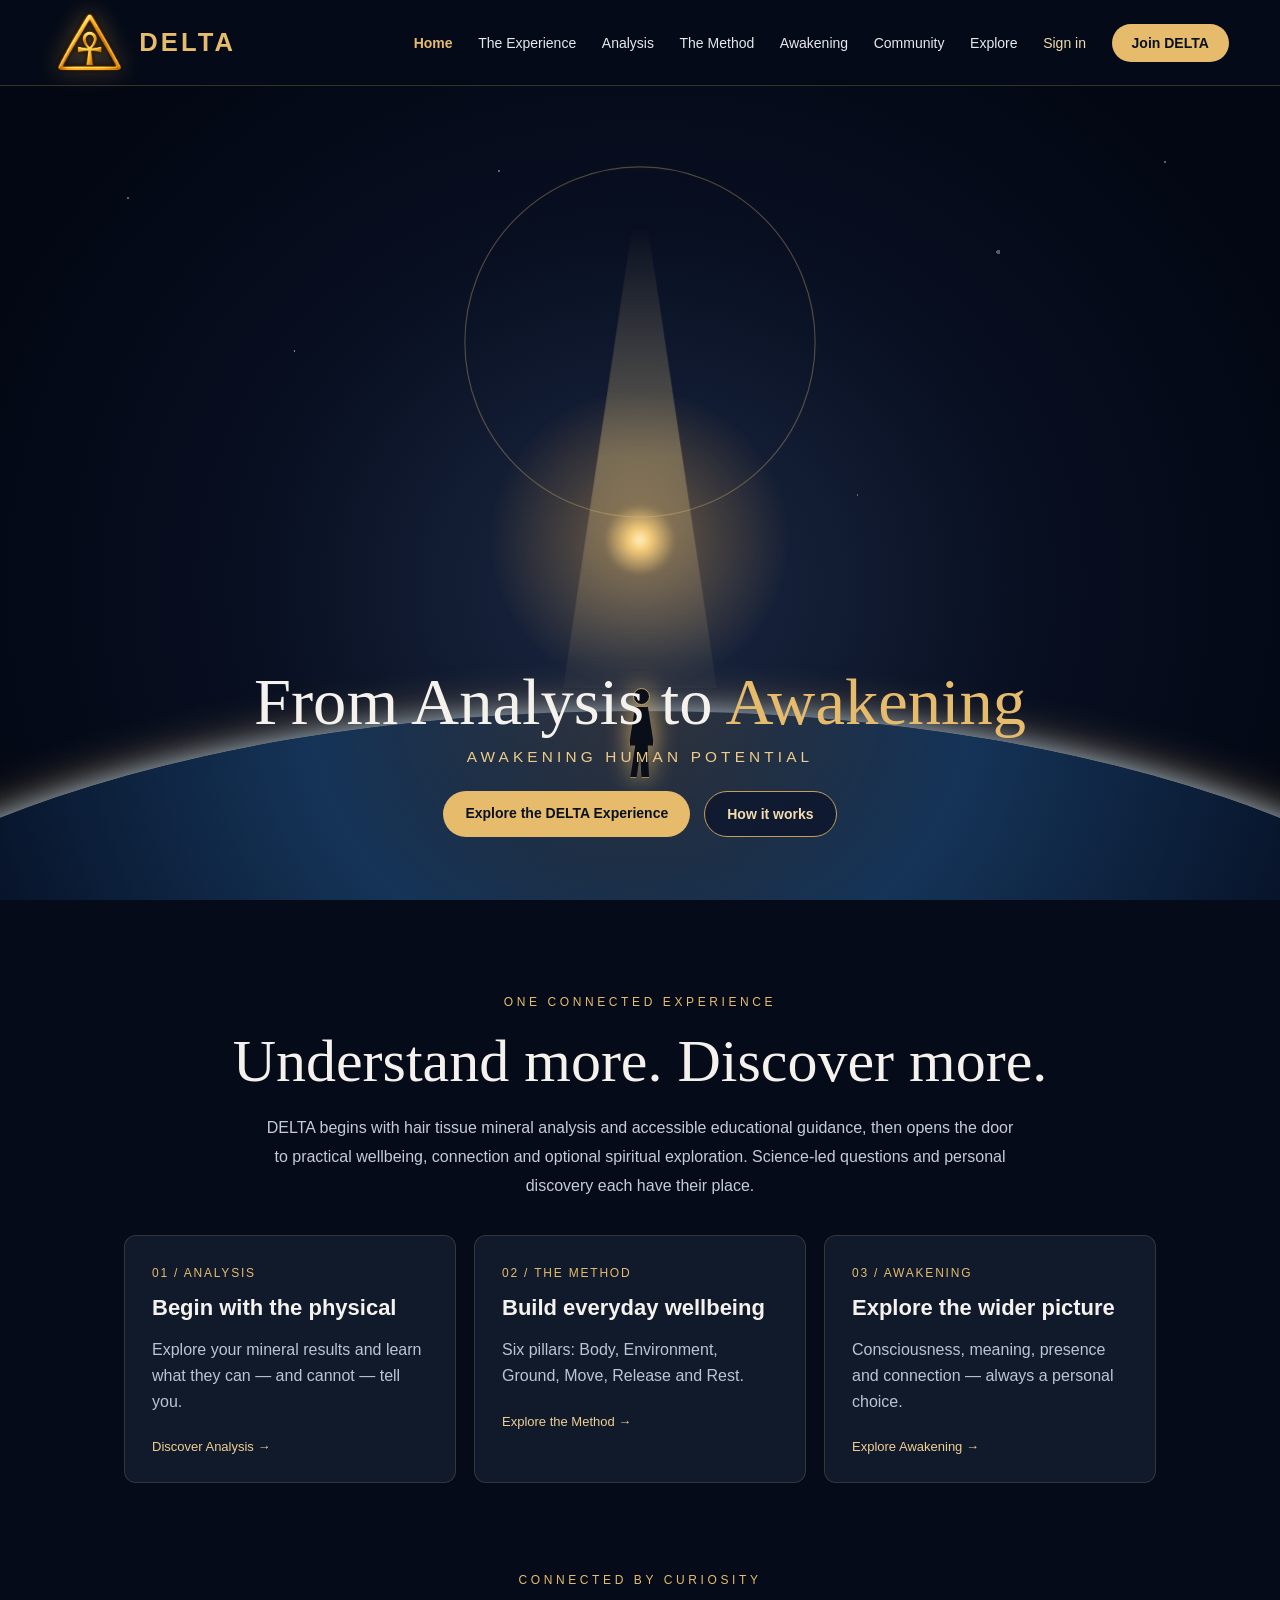
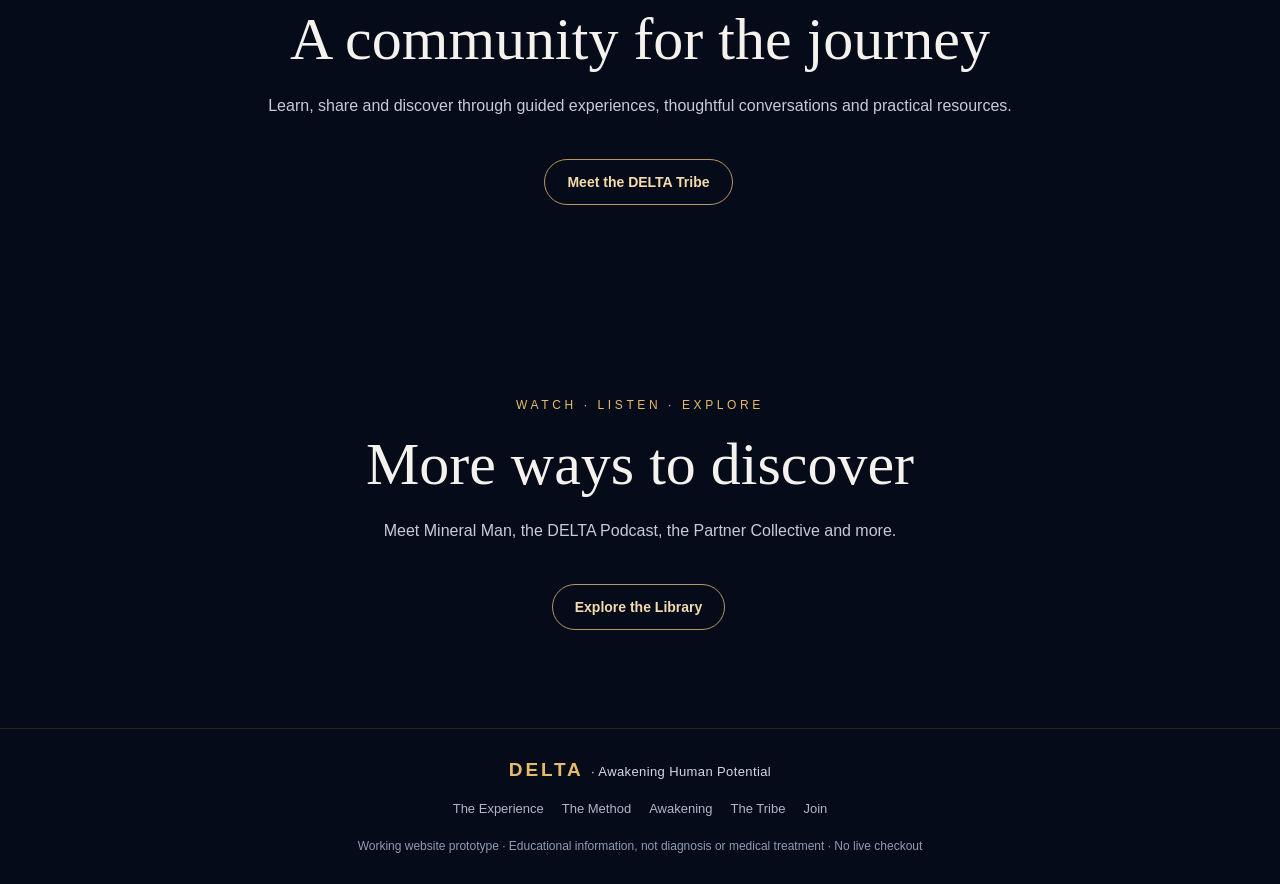
==== index.html @ 2ed8621e "Update front end: light pours onto the head Co-Authored-By: Claude Opus 5.5 <noreply@anthropic.com> " ====
<!doctype html><html lang="en"><head><meta charset="utf-8"><meta name="viewport" content="width=device-width, initial-scale=1"><meta name="description" content="DELTA: From Analysis to Awakening. Mineral analysis, the six-pillar DELTA Method, spiritual exploration and a supportive tribe."><title>From Analysis to Awakening | DELTA</title><style>
:root{--gold:#e6bc6c;--ink:#050b18;--white:#f5f2ed}*{box-sizing:border-box}html{scroll-behavior:smooth}body{margin:0;background:var(--ink);color:var(--white);font-family:Inter,Arial,sans-serif}header{position:fixed;top:0;left:0;right:0;z-index:10;background:#050b18ed;border-bottom:1px solid #c69d4c44;display:flex;align-items:center;justify-content:space-between;padding:17px clamp(18px,4vw,70px);gap:18px}.brand{font-weight:800;letter-spacing:.2em;color:var(--gold);font-size:25px;text-decoration:none}.brand span{border:1px solid var(--gold);border-radius:50%;padding:5px 9px;margin-right:12px;font-size:19px}nav{display:flex;gap:clamp(10px,2vw,32px);align-items:center}nav a{color:#e7e9ed;text-decoration:none;font-size:14px}nav a:hover{color:var(--gold)}.join{background:var(--gold);color:#0a1020!important;padding:11px 20px;border-radius:30px;font-weight:700}.menu{display:none;background:none;border:1px solid #a88a50;color:var(--gold);border-radius:5px;padding:8px}.hero{height:min(900px,100svh);min-height:680px;position:relative;overflow:hidden;background:radial-gradient(ellipse at 50% 65%,#1c2944 0%,#080f21 43%,#030713 80%)}.stars{position:absolute;inset:0;background-image:radial-gradient(1px 1px at 10% 22%,#fff9 99%,transparent),radial-gradient(1px 1px at 23% 39%,#c8d8ff 99%,transparent),radial-gradient(2px 2px at 78% 28%,#fff8 99%,transparent),radial-gradient(1px 1px at 91% 18%,#fff9 99%,transparent),radial-gradient(1px 1px at 67% 55%,#fff9 99%,transparent),radial-gradient(1px 1px at 39% 19%,#fff9 99%,transparent);opacity:.6}.planet{position:absolute;left:-22%;width:144%;height:85%;bottom:-64%;border-radius:50%;background:radial-gradient(ellipse at 50% 0%,#d4a45725 0%,#153458 25%,#071329 53%,#02050b 75%);box-shadow:0 -10px 30px -17px #88bff9,0 -27px 55px -40px #f7c87b;animation:rise 8s ease-out both}.sun{position:absolute;left:50%;top:60%;width:28vw;height:28vw;max-width:380px;max-height:380px;transform:translate(-50%,-50%);border-radius:50%;background:radial-gradient(circle,#fff9d9 0%,#f9cc75 4%,#e2a44b55 14%,transparent 60%);filter:blur(2px);opacity:0;animation:appear 3s 3s forwards}.beam{position:absolute;left:50%;top:25%;height:45%;width:12%;transform:translateX(-50%);background:linear-gradient(180deg,transparent,#f9d88d55 50%,#fce7ae08);clip-path:polygon(45% 0,55% 0,100% 100%,0 100%);opacity:0;animation:appear 2s 5s forwards}.person{position:absolute;bottom:13%;left:50%;transform:translateX(-50%);width:40px;height:95px;opacity:0;animation:appear 2s 6s forwards;filter:drop-shadow(0 0 12px #d8b16c)}.person:before{content:'';position:absolute;top:0;left:13px;width:15px;height:15px;border-radius:50%;background:#090e19;border:1px solid #c2a064}.person:after{content:'';position:absolute;top:18px;left:9px;width:23px;height:70px;background:#090e19;border:1px solid #a7864b;clip-path:polygon(25% 0,75% 0,100% 55%,75% 55%,80% 100%,50% 100%,45% 65%,30% 100%,5% 100%,25% 55%,0 55%)}.flower{position:absolute;left:50%;top:38%;width:min(42vw,380px);transform:translate(-50%,-50%);opacity:0;animation:flowerIn 3s 4s forwards;filter:drop-shadow(0 0 8px #e8bc6455)}.flower circle,.flower use{fill:none;stroke:#e9c47b;stroke-width:.7}.intro{position:absolute;z-index:4;top:26%;width:100%;text-align:center;pointer-events:none;animation:introOut 2s 3.4s forwards}.intro strong{font-size:clamp(85px,19vw,260px);font-weight:900;letter-spacing:.06em;line-height:1;display:block;background:linear-gradient(#fff1bd,#b98434,#ffe4a1);color:transparent;background-clip:text;text-shadow:0 0 65px #edb75b33;transform:scale(1.8);opacity:0;animation:titleArrive 3s .2s ease-out forwards}.intro small{color:#e8c582;letter-spacing:.42em;font-size:clamp(10px,1.4vw,17px);display:block;margin-top:18px;opacity:0;animation:appear 1s 1.7s forwards}.heroCopy{position:absolute;z-index:5;bottom:7%;left:0;right:0;text-align:center;padding:0 18px;opacity:0;transform:translateY(24px);animation:copyIn 1.6s 8s forwards}.heroCopy h1{font-family:Georgia,serif;font-weight:400;font-size:clamp(37px,5.2vw,76px);margin:0 0 8px}.heroCopy h1 em{font-style:normal;color:var(--gold)}.heroCopy p{letter-spacing:.27em;color:#efcc89;text-transform:uppercase;font-size:clamp(10px,1.2vw,16px);margin:0 0 25px}.actions{display:flex;justify-content:center;gap:14px;flex-wrap:wrap}.actions a{display:inline-block;padding:14px 22px;border-radius:30px;text-decoration:none;font-weight:700;font-size:14px;background:var(--gold);color:#091020}.actions a+ a{background:#0b1429bb;color:#f3dcaf;border:1px solid #c69d5d}.controls{position:absolute;right:20px;bottom:20px;z-index:8;display:flex;gap:8px}.controls button{background:#091223dd;border:1px solid #ad8b50;color:#f3dba6;padding:9px 12px;border-radius:7px;cursor:pointer}.section{max-width:1080px;margin:auto;padding:95px 24px;text-align:center}.eyebrow{letter-spacing:.3em;color:var(--gold);font-size:12px}.section h2{font:normal clamp(35px,5vw,60px) Georgia,serif;margin:18px 0}.section>p{color:#c4ccda;max-width:750px;margin:0 auto 35px;line-height:1.8}.cards{display:grid;grid-template-columns:repeat(3,1fr);gap:18px;text-align:left}.card{padding:27px;background:#101a2b;border:1px solid #c7a36a33;border-radius:12px}.card span{color:var(--gold);font-size:12px;letter-spacing:.15em}.card h3{font-size:22px;margin:14px 0}.card p{color:#bac4d4;line-height:1.6}.foot{border-top:1px solid #b18d4a33;text-align:center;color:#aeb7c8;padding:30px}body.skipped .intro,body.skipped .beam,body.skipped .flower,body.skipped .sun,body.skipped .person,body.skipped .planet,body.skipped .heroCopy{animation:none}body.skipped .intro{display:none}body.skipped .beam,body.skipped .flower,body.skipped .sun,body.skipped .person,body.skipped .heroCopy{opacity:1;transform:none}body.skipped .flower{transform:translate(-50%,-50%)}body.skipped .sun{transform:translate(-50%,-50%)}body.skipped .person{transform:translateX(-50%)}body.skipped .planet{bottom:-64%}@keyframes titleArrive{0%{opacity:0;transform:scale(1.8)}35%{opacity:1}100%{opacity:1;transform:scale(1)}}@keyframes introOut{to{opacity:0;visibility:hidden}}@keyframes appear{to{opacity:1}}@keyframes flowerIn{to{opacity:.32}}@keyframes rise{from{bottom:-78%}to{bottom:-64%}}@keyframes copyIn{to{opacity:1;transform:translateY(0)}}@media(max-width:850px){nav{display:none;position:absolute;top:68px;right:0;left:0;background:#080e1d;padding:20px;flex-direction:column;align-items:flex-start}nav.open{display:flex}.menu{display:block}.hero{min-height:680px}.flower{width:72vw;top:42%}.heroCopy{bottom:12%}.planet{height:75%;bottom:-56%}body.skipped .planet{bottom:-56%}.person{bottom:25%}.intro{top:33%}.cards{grid-template-columns:1fr}}@media(prefers-reduced-motion:reduce){*,*:before,*:after{animation-duration:.01ms!important;animation-delay:0ms!important;scroll-behavior:auto!important}.intro{display:none}.sun,.beam,.person,.heroCopy{opacity:1}.flower{opacity:.3}.heroCopy{transform:none}}

/* DELTA's supplied ankh-in-triangle emblem: prominent in both header and cinematic opening. */
header{min-height:94px;padding-top:10px;padding-bottom:10px}
.brand{display:inline-flex;align-items:center;gap:13px;flex-shrink:0;letter-spacing:.16em}
.brandLogo{display:block;width:86px;height:72px;object-fit:contain;filter:drop-shadow(0 0 11px #e9ad4b60)}
.brandText{border:0!important;border-radius:0!important;padding:0!important;margin:0!important;font-size:27px!important}
.intro{top:15%}
.introLogo{display:block;width:clamp(135px,18vw,210px);height:clamp(110px,16vw,180px);object-fit:contain;margin:0 auto 6px;filter:drop-shadow(0 0 26px #e9ad4b66);opacity:0;animation:appear 1.5s .2s forwards}
.intro strong{font-size:clamp(75px,16vw,220px)}
@media(max-width:1100px){header{gap:10px}.brandLogo{width:70px;height:64px}.brandText{font-size:22px!important}nav{gap:12px}nav a{font-size:12px}}
@media(max-width:850px){header{min-height:79px}.brandLogo{width:65px;height:58px}.brandText{font-size:23px!important}nav{top:79px}.intro{top:23%}.introLogo{width:140px;height:125px}}
@media(prefers-reduced-motion:reduce){.introLogo{opacity:1}}

/* Reliable single-file logo and responsive masthead */
header{min-height:82px;flex-wrap:nowrap}
.brand{display:flex;align-items:center;gap:12px;min-width:0;white-space:nowrap;line-height:1}
.brand .brandLogo{display:block;flex:0 0 auto;width:76px;height:65px;max-width:76px;object-fit:contain}
.brand .brandText{display:inline-block;flex:0 0 auto;border:0;padding:0;margin:0;font-size:clamp(20px,2vw,27px)!important;letter-spacing:.12em;white-space:nowrap}
.intro .introLogo{max-width:190px;max-height:165px}
@media(max-width:1250px){header{padding-inline:22px}.brand .brandLogo{width:60px;height:55px}.brand .brandText{font-size:21px!important;letter-spacing:.08em}nav{gap:12px}nav a{font-size:12px}}
@media(max-width:1000px){nav{display:none;position:absolute;top:79px;left:0;right:0;background:#080e1d;padding:20px;flex-direction:column;align-items:flex-start}nav.open{display:flex}.menu{display:block}header{min-height:79px}}
@media(max-width:430px){.brand .brandLogo{width:52px;height:49px}.brand .brandText{font-size:20px!important}}


/* DELTA content site, preserving original cinematic homepage */
:root{--line:#c7a36a31;--muted:#c3cbda;--panel:#101a2b}a:focus-visible,button:focus-visible{outline:2px solid #f0d38c;outline-offset:4px}
[hidden]{display:none!important}a{color:inherit}.site-header{z-index:50}.site-header nav a[aria-current=page]{color:var(--gold);font-weight:700}.site-header .brand{cursor:pointer}.site-header .brand .brandLogo{object-fit:contain}
#page-home .homeCard{text-decoration:none;display:block;transition:transform .2s,border-color .2s}#page-home .homeCard:hover{transform:translateY(-3px);border-color:#c7a36a88}#page-home .homeCard .cardArrow{display:inline-block;margin-top:9px;color:#efcf93;text-transform:none;letter-spacing:0;font-size:13px}
#page-home .section:nth-of-type(2){padding-bottom:45px}#page-home .section:nth-of-type(3){padding-top:45px}
.pageMain{max-width:1110px;margin:auto;padding:8px 26px 90px}.interiorHero{position:relative;overflow:hidden;text-align:center;min-height:390px;padding:160px 20px 72px;border-bottom:1px solid #bd99532c;background:radial-gradient(ellipse at 50% 108%,#5c45211c,#091324 42%,#050b18 80%)}.interiorGlow{position:absolute;width:min(700px,80%);height:220px;left:50%;bottom:-170px;transform:translateX(-50%);border-radius:50%;background:#d6a75928;filter:blur(60px)}.interiorHero h1{position:relative;font:normal clamp(45px,7vw,88px) Georgia,serif;color:#f9f4ea;letter-spacing:-.035em;margin:20px 0}.interiorHero .eyebrow{position:relative}.interiorHero .subtitle{position:relative;max-width:770px;margin:0 auto;color:#d7c6a6;font-size:clamp(16px,2vw,20px);line-height:1.65}
.contentSection{max-width:1010px;margin:0 auto;padding:72px 0 14px}.contentSection+.contentSection{border-top:1px solid #c7a36a22;margin-top:50px}.contentSection h2{font:normal clamp(33px,4.4vw,54px) Georgia,serif;line-height:1.15;margin:16px 0 28px}.contentSection p{max-width:820px;color:var(--muted);line-height:1.85;font-size:17px;margin:0 0 20px}.contentSection p strong{color:#f6e8cb}
.featureGrid{display:grid;grid-template-columns:repeat(2,1fr);gap:18px;margin:30px 0 25px}.featureGrid.gridThree{grid-template-columns:repeat(3,1fr)}.featureCard{border:1px solid var(--line);background:linear-gradient(150deg,#142035,#0c1424);border-radius:14px;padding:30px;display:flex;flex-direction:column;align-items:flex-start}.featureCard h3{font-size:22px;margin:13px 0;color:#f9f5ec}.featureCard p{font-size:15px;line-height:1.75;margin:0 0 12px}.cardKicker,.pillarNo{color:var(--gold);letter-spacing:.16em;font-size:12px;font-weight:700}.btn{display:inline-block;text-decoration:none;font-weight:700;font-size:14px;border-radius:30px;background:var(--gold);color:#101626;padding:14px 22px;text-align:center;margin:3px 3px 3px 0;border:1px solid var(--gold);transition:transform .2s}.btn:hover{transform:translateY(-2px)}.btn.btnGhost{background:transparent;color:#f4dbad;border-color:#b8975f}.featureCard .btn{padding:10px 14px;font-size:12px;margin-top:auto}
.ctaBand{background:radial-gradient(ellipse at center,#2c2b30,#10182b 78%);border:1px solid #b3915359;border-radius:22px;text-align:center;padding:57px 24px;margin:70px auto 0;max-width:1050px}.ctaBand h2{font:normal clamp(36px,5vw,57px) Georgia,serif;margin:0 0 17px}.ctaBand p{color:#d8c6aa;line-height:1.8;max-width:700px;margin:0 auto 25px}.buttonRow{display:flex;justify-content:center;gap:9px;flex-wrap:wrap}.journey{border-left:1px solid #a98a55;margin-left:20px;margin-top:30px}.journeyStep{display:flex;gap:22px;position:relative;margin:0 0 28px;transform:translateX(-19px)}.journeyStep>span{width:39px;height:39px;flex:0 0 39px;border:1px solid #a98a55;background:#0a1324;border-radius:50%;display:grid;place-items:center;font-size:13px;color:var(--gold);font-weight:700}.journeyStep h3{margin:3px 0 10px;font-size:20px}.journeyStep p{margin:0;font-size:15px}
.pillarGrid{display:grid;grid-template-columns:repeat(2,1fr);gap:18px;margin:40px auto 40px;max-width:1050px}.pillarCard{padding:34px;background:linear-gradient(150deg,#142034,#0c1424);border:1px solid #bf995148;border-radius:15px}.pillarNo{display:flex;align-items:center;justify-content:space-between}.pillarNo span{font-size:10px;color:#8b9aae}.pillarCard h2{font-size:36px;letter-spacing:.035em;color:#e8c079;margin:20px 0 7px}.pillarCard h3{font-size:17px;font-weight:500;color:#f5f0e7;margin:0 0 24px}.pillarCard .pillarQuote{font-size:17px;color:#f3e8d4;line-height:1.7}.pillarCard .pillarFine{font-size:14px;color:#abb7c9;line-height:1.7}.notice{border-left:3px solid #c8a362;padding:17px 22px;background:#121b2b;color:#c8d0db;line-height:1.75;margin-top:30px}.foot .footerBrand{font-weight:800;letter-spacing:.15em;color:#e6bc6c;font-size:19px}.foot .footerBrand span{font-size:13px;letter-spacing:.03em;font-weight:400;color:#d3d9e4}.footerLinks{display:flex;gap:18px;justify-content:center;flex-wrap:wrap;padding:20px 0}.footerLinks a{font-size:13px;text-decoration:none}.footerLinks a:hover{color:var(--gold)}.foot small{font-size:12px;color:#8e9cb3}

@media(max-width:1120px){.site-header nav{gap:10px}.site-header nav a{font-size:11px}.site-header .brand .brandLogo{width:57px;height:55px}.site-header .brand .brandText{font-size:22px!important}}
@media(max-width:1000px){.site-header nav a{font-size:15px;padding:5px 0}.featureGrid.gridThree{grid-template-columns:repeat(2,1fr)}}
@media(max-width:700px){.interiorHero{min-height:310px;padding:122px 16px 60px}.pageMain{padding:3px 18px 68px}.contentSection{padding:52px 0 5px}.contentSection p{font-size:16px}.featureGrid,.featureGrid.gridThree,.pillarGrid{grid-template-columns:1fr}.pillarCard{padding:25px}.ctaBand{padding:37px 20px}.controls{bottom:18px;right:15px}.hero{min-height:680px}}
@media(prefers-reduced-motion:reduce){.btn,#page-home .homeCard{transition:none}}
/* fixes */
@media(max-width:1000px){.site-header nav a.join{padding:11px 20px;margin-top:8px}}
.controls{animation:ctrlOut .6s 10s forwards}@keyframes ctrlOut{to{opacity:0;visibility:hidden}}body.skipped .controls{display:none}
/* the beam pours straight down onto the figure's head (head top = hero bottom - person offset - 95px figure height) */
.beam{height:calc(62% - 95px)}
@media(max-width:850px){.beam{height:calc(50% - 95px)}}

/* Flower of Life behind the titles of the inner pages (static) */
.interiorHero::before{content:"";position:absolute;left:50%;top:58%;width:min(560px,92vw);aspect-ratio:1;transform:translate(-50%,-50%);background:url("data:image/svg+xml,%3Csvg xmlns='http://www.w3.org/2000/svg' viewBox='-125 -125 250 250' fill='none' stroke='%23e9c47b' stroke-width='.7'%3E%3Ccircle cx='0.00' cy='0.00' r='39'/%3E%3Ccircle cx='39.00' cy='0.00' r='39'/%3E%3Ccircle cx='19.50' cy='33.77' r='39'/%3E%3Ccircle cx='-19.50' cy='33.77' r='39'/%3E%3Ccircle cx='-39.00' cy='0.00' r='39'/%3E%3Ccircle cx='-19.50' cy='-33.77' r='39'/%3E%3Ccircle cx='19.50' cy='-33.77' r='39'/%3E%3Ccircle cx='58.50' cy='33.77' r='39'/%3E%3Ccircle cx='78.00' cy='0.00' r='39'/%3E%3Ccircle cx='0.00' cy='67.55' r='39'/%3E%3Ccircle cx='39.00' cy='67.55' r='39'/%3E%3Ccircle cx='-58.50' cy='33.77' r='39'/%3E%3Ccircle cx='-39.00' cy='67.55' r='39'/%3E%3Ccircle cx='-58.50' cy='-33.77' r='39'/%3E%3Ccircle cx='-78.00' cy='0.00' r='39'/%3E%3Ccircle cx='-0.00' cy='-67.55' r='39'/%3E%3Ccircle cx='-39.00' cy='-67.55' r='39'/%3E%3Ccircle cx='58.50' cy='-33.77' r='39'/%3E%3Ccircle cx='39.00' cy='-67.55' r='39'/%3E%3Ccircle r='117'/%3E%3Ccircle r='121' stroke-width='.4'/%3E%3C/svg%3E") center/contain no-repeat;opacity:.3;pointer-events:none;filter:drop-shadow(0 0 6px #e8bc6440)}

/* Join: sign up with Google, Apple or email (links into the DELTA platform) */
.site-header nav a.signin{color:#f3dcaf}
.joinChoices{display:grid;gap:11px;max-width:380px;margin:24px 0 10px}
.jc{display:flex;align-items:center;justify-content:center;gap:11px;padding:14px 20px;border-radius:30px;text-decoration:none;font-weight:700;font-size:15px;border:1px solid transparent;transition:transform .2s,box-shadow .2s}
.jc svg{width:20px;height:20px;flex:none}.jc:hover{transform:translateY(-2px);box-shadow:0 8px 24px #0006}
.jc.google{background:#fff;color:#1f1f1f}.jc.apple{background:#000;color:#fff;border-color:#ffffff40}.jc.email{background:var(--gold);color:#101626}
.joinSmall{font-size:14px!important;color:#aeb7c8!important}.joinSmall a{color:#efcf93}
.joinNow{padding-top:56px}
#joinDialog{border:1px solid #c7a36a66;border-radius:20px;background:radial-gradient(ellipse at 50% 0,#1c2944,#0b1424 70%);color:var(--white);padding:38px 30px 26px;width:min(440px,calc(100vw - 32px));text-align:center;box-shadow:0 30px 80px #000c}
#joinDialog::backdrop{background:#030713cc;backdrop-filter:blur(4px)}
#joinDialog h2{font:normal clamp(30px,6vw,40px) Georgia,serif;margin:12px 0 8px}#joinDialog>p{color:#c4ccda;margin:0}
#joinDialog .joinChoices{margin:22px auto 14px}
.jdClose{position:absolute;top:12px;right:14px;background:none;border:0;color:#e8c582;font-size:28px;line-height:1;cursor:pointer;padding:4px 8px}



</style></head><body><header class="site-header"><a class="brand" href="#/home" aria-label="DELTA home"><img src="[data-uri]" alt="DELTA gold ankh emblem" class="brandLogo"><span class="brandText">DELTA</span></a><button class="menu" type="button" aria-label="Toggle menu" aria-expanded="false">☰ Menu</button><nav aria-label="Main navigation"><a href="#/home" data-route="home">Home</a><a href="#/experience" data-route="experience">The Experience</a><a href="#/analysis" data-route="analysis">Analysis</a><a href="#/method" data-route="method">The Method</a><a href="#/awakening" data-route="awakening">Awakening</a><a href="#/community" data-route="community">Community</a><a href="#/explore" data-route="explore">Explore</a><a class="signin" href="app/#/login">Sign in</a><a class="join" href="#/join" data-route="join">Join DELTA</a></nav></header><main id="mainContent"><div class="routeHome" id="page-home" data-page="home"><section aria-label="DELTA cinematic introduction" class="hero" id="home"><div class="stars"></div><div class="sun"></div><div class="planet"></div><div class="beam"></div><svg aria-hidden="true" class="flower" viewbox="-115 -115 230 230"><circle r="106"></circle></svg><div aria-hidden="true" class="person"></div><div class="intro"><strong>DELTA</strong><small>ANALYSIS · INTELLIGENCE · METHOD</small></div><div class="heroCopy"><h1>From Analysis to <em>Awakening</em></h1><p>Awakening Human Potential</p><div class="actions"><a href="#/experience">Explore the DELTA Experience</a><a href="#/analysis">How it works</a></div></div><div class="controls"><button aria-label="Skip cinematic introduction" onclick="skipIntro()">Skip intro</button></div></section>
<section class="section discover"><div class="eyebrow">ONE CONNECTED EXPERIENCE</div><h2>Understand more. Discover more.</h2><p>DELTA begins with hair tissue mineral analysis and accessible educational guidance, then opens the door to practical wellbeing, connection and optional spiritual exploration. Science-led questions and personal discovery each have their place.</p><div class="cards"><a class="card homeCard" href="#/analysis"><span>01 / ANALYSIS</span><h3>Begin with the physical</h3><p>Explore your mineral results and learn what they can — and cannot — tell you.</p><span class="cardArrow">Discover Analysis →</span></a><a class="card homeCard" href="#/method"><span>02 / THE METHOD</span><h3>Build everyday wellbeing</h3><p>Six pillars: Body, Environment, Ground, Move, Release and Rest.</p><span class="cardArrow">Explore the Method →</span></a><a class="card homeCard" href="#/awakening"><span>03 / AWAKENING</span><h3>Explore the wider picture</h3><p>Consciousness, meaning, presence and connection — always a personal choice.</p><span class="cardArrow">Explore Awakening →</span></a></div></section>
<section class="section"><div class="eyebrow">CONNECTED BY CURIOSITY</div><h2>A community for the journey</h2><p>Learn, share and discover through guided experiences, thoughtful conversations and practical resources.</p><a class="btn btnGhost" href="#/community">Meet the DELTA Tribe</a></section>
<section class="section"><div class="eyebrow">WATCH · LISTEN · EXPLORE</div><h2>More ways to discover</h2><p>Meet Mineral Man, the DELTA Podcast, the Partner Collective and more.</p><a class="btn btnGhost" href="#/explore">Explore the Library</a></section></div><section class="routePage " id="page-experience" data-page="experience" hidden><div class="interiorHero"><div class="interiorGlow"></div><div class="eyebrow">THE COMPLETE DELTA EXPERIENCE</div><h1>The Experience</h1><p class="subtitle">One starting point. Six months of exploration. An entire world of learning.</p></div><div class="pageMain"><section class="contentSection"><div class="eyebrow">HOW THE JOURNEY WORKS</div><h2>From insight to everyday action</h2><p>Real change begins with greater understanding. The DELTA Experience starts with a hair tissue mineral analysis (HTMA) test, followed by an accessible Mineral Intelligence explanation and a proposed personalised nutrition and supplement programme, subject to appropriate health and safety screening.</p><p>Then the journey opens up: six pillars of practical wellbeing, video teachings, guided techniques, Awakening, laughter, conversations and a supportive community — all within one integrated experience.</p></section><section class="contentSection"><div class="eyebrow">THE PATH</div><h2>Six clear steps</h2><div class="journey"><div class="journeyStep"><span>01</span><div><h3>Begin your DELTA Experience</h3><p>Purchase the complete experience and receive clear sample instructions.</p></div></div><div class="journeyStep"><span>02</span><div><h3>Complete your mineral test</h3><p>Return your sample to the laboratory and follow its progress.</p></div></div><div class="journeyStep"><span>03</span><div><h3>Discover your results</h3><p>Access the original laboratory report and an understandable Mineral Intelligence summary.</p></div></div><div class="journeyStep"><span>04</span><div><h3>Receive your proposed programme</h3><p>Review personalised nutrition and supplement guidance after safety screening; flagged cases require qualified review.</p></div></div><div class="journeyStep"><span>05</span><div><h3>Explore the full platform</h3><p>Use the Method, Awakening, podcast, Mineral Man, LAUGHOLOGY and community at your own pace.</p></div></div><div class="journeyStep"><span>06</span><div><h3>Choose how to continue</h3><p>Each qualifying test purchase extends platform access by a further six months; retesting is optional and not medically required for everyone.</p></div></div></div></section><section class="contentSection"><div class="eyebrow">WHAT IS INCLUDED</div><h2>One purchase. All areas of DELTA.</h2><div class="featureGrid gridThree"><article class="featureCard"><div class="cardKicker">THE PHYSICAL START</div><h3>HTMA + Mineral Intelligence</h3><p>An original lab report, an accessible explanation of measured minerals, and a proposed supplement programme with safeguards.</p></article><article class="featureCard"><div class="cardKicker">THE PRACTICAL PATH</div><h3>The Six-Pillar Method</h3><p>BODY, ENVIRONMENT, GROUND, MOVE, RELEASE and REST — lessons, videos and daily practices.</p><a class="btn btnGhost" href="#/method">Explore the Method</a></article><article class="featureCard"><div class="cardKicker">BEYOND THE PHYSICAL</div><h3>Awakening + Tribe</h3><p>Explore consciousness and connection through optional experiences, guided content and moderated discussions.</p><a class="btn btnGhost" href="#/awakening">Explore Awakening</a></article><article class="featureCard"><div class="cardKicker">SUPPORT ALONG THE WAY</div><h3>Mineral Man + Friends</h3><p>Videos, podcast discussions, laughter and partner resources to keep you learning.</p><a class="btn btnGhost" href="#/explore">Meet the Guides</a></article><article class="featureCard"><div class="cardKicker">YOUR PACE</div><h3>Six months full access</h3><p>Your purchase includes six months of member access. A new qualifying test extends access by six months, with no separate recurring membership fee.</p></article><article class="featureCard"><div class="cardKicker">YOUR CHOICE</div><h3>Optional voice-note upgrade</h3><p>You may purchase personal practitioner audio commentary; it is not required for the standard package.</p></article></div></section><div class="ctaBand"><h2>Ready to begin your journey?</h2><p>Start with physical information. Discover the wider DELTA world.</p><div class="buttonRow"><a class="btn " href="#/join">See how to join</a><a class="btn btnGhost" href="#/analysis">Understand the analysis</a></div></div></div></section><section class="routePage " id="page-analysis" data-page="analysis" hidden><div class="interiorHero"><div class="interiorGlow"></div><div class="eyebrow">ANALYSIS · INTELLIGENCE</div><h1>Analysis</h1><p class="subtitle">A practical physical starting point — with clarity about what a mineral test can and cannot tell you.</p></div><div class="pageMain"><section class="contentSection"><div class="eyebrow">THE STARTING POINT</div><h2>Listen to the information your body can offer</h2><p>Hair Tissue Mineral Analysis (HTMA) measures certain minerals and elements in a hair sample. DELTA uses this information as one part of a wider wellbeing conversation, alongside your intake information, lifestyle and nutritional needs.</p><p>Your original laboratory results are presented with a clear educational summary so you can better understand the measured values and explore appropriate next steps.</p><p><strong>Important:</strong> HTMA is not a stand-alone medical diagnostic test. Hair mineral patterns do not reliably reveal personality traits, spiritual states or levels of consciousness.</p></section><section class="contentSection"><div class="eyebrow">MINERAL INTELLIGENCE</div><h2>Understanding, not overwhelm</h2><div class="featureGrid gridThree"><article class="featureCard"><div class="cardKicker">01 / MEASURE</div><h3>Your laboratory report</h3><p>See the minerals measured in your sample, together with the lab’s reference information.</p></article><article class="featureCard"><div class="cardKicker">02 / EXPLAIN</div><h3>Your plain-English summary</h3><p>Accessible commentary and educational resources explain relevant terms and limitations.</p></article><article class="featureCard"><div class="cardKicker">03 / SUPPORT</div><h3>Your proposed programme</h3><p>Personalised nutrition and supplement guidance is prepared according to defined rules and safety checks.</p></article></div></section><section class="contentSection"><div class="eyebrow">PERSONALISED AND RESPONSIBLE</div><h2>Safety is part of the experience</h2><p>Before personalised supplement guidance is issued, DELTA considers relevant health history, medicines, pregnancy and other contraindications. Results or situations requiring professional judgement are referred for review.</p><p>We also offer an optional paid practitioner voice note if you want individual commentary on your results.</p></section><div class="ctaBand"><h2>Analysis is the beginning, not the destination.</h2><p>The next step is learning how to put wellbeing principles into everyday life.</p><div class="buttonRow"><a class="btn " href="#/method">Discover the DELTA Method</a><a class="btn btnGhost" href="#/experience">Explore the full Experience</a></div></div></div></section><section class="routePage " id="page-method" data-page="method" hidden><div class="interiorHero"><div class="interiorGlow"></div><div class="eyebrow">THE SIX DELTA PILLARS</div><h1>The Method</h1><p class="subtitle">A grounded, practical approach to everyday wellbeing — taught through videos, guidance and simple repeatable practices.</p></div><div class="pageMain"><section class="contentSection"><div class="eyebrow">ONE CONNECTED APPROACH</div><h2>Six pillars. One evolving practice.</h2><p>The DELTA Method is not about doing everything at once. It is an invitation to develop stronger everyday foundations, one practical step at a time. Each pillar offers short teaching videos, guided practices and material you can return to as you grow.</p></section><div class="pillarGrid"><article class="pillarCard"><div class="pillarNo">01 <span>DELTA METHOD</span></div><h2>BODY</h2><h3>Nourish & Strengthen</h3><p class="pillarQuote">Give your body the nourishment, hydration and support it needs to build a stronger foundation.</p><p class="pillarFine">Nutrition, hydration, appropriate supplement guidance, warm-to-cool showers and optional sauna education.</p></article><article class="pillarCard"><div class="pillarNo">02 <span>DELTA METHOD</span></div><h2>ENVIRONMENT</h2><h3>Create Better Spaces</h3><p class="pillarQuote">Make your home, surroundings and relationships places that support greater clarity and wellbeing.</p><p class="pillarFine">Healthy indoor spaces, ventilation, damp and mould awareness, boundaries and supportive social environments.</p></article><article class="pillarCard"><div class="pillarNo">03 <span>DELTA METHOD</span></div><h2>GROUND</h2><h3>Reconnect with Yourself and Nature</h3><p class="pillarQuote">Step out of the noise, reconnect with nature and rediscover the power of being present.</p><p class="pillarFine">Time outdoors, mindful attention, digital quiet, grounding practices and DELTA Energy Circuit visualisation.</p></article><article class="pillarCard"><div class="pillarNo">04 <span>DELTA METHOD</span></div><h2>MOVE</h2><h3>Build Strength & Get the Energy Moving</h3><p class="pillarQuote">Move in ways that build strength, free up energy and make you feel more alive in your body.</p><p class="pillarFine">Walking, strength, mobility, posture, Qigong, stretching and enjoyable movement.</p></article><article class="pillarCard"><div class="pillarNo">05 <span>DELTA METHOD</span></div><h2>RELEASE</h2><h3>Feel, Express & Let Go</h3><p class="pillarQuote">Create space to notice emotions, soften tension, express yourself and welcome laughter back in.</p><p class="pillarFine">Gentle emotional reflection, Body Tension Release, Stillness Technique and LAUGHOLOGY.</p></article><article class="pillarCard"><div class="pillarNo">06 <span>DELTA METHOD</span></div><h2>REST</h2><h3>Restore & Renew</h3><p class="pillarQuote">Give yourself permission to slow down so that rest, recovery and inner stillness become part of everyday life.</p><p class="pillarFine">Sleep routines, breathing, relaxation, massage and restorative practices.</p></article></div><section class="contentSection"><div class="eyebrow">HOW IT FITS TOGETHER</div><h2>Your personal starting point</h2><p>Body, environment, nature, movement, emotional release and rest influence daily experience in different ways. DELTA brings practical learning together in one place, while recognising that people have different needs and circumstances.</p><p>Our guided practices are educational and optional. They do not replace appropriate medical or mental-health care.</p></section><div class="ctaBand"><h2>Physical foundations. Broader possibilities.</h2><p>The Method provides everyday practices. Awakening opens an optional door to deeper questions.</p><div class="buttonRow"><a class="btn " href="#/awakening">Explore Awakening</a><a class="btn btnGhost" href="#/experience">The DELTA Experience</a></div></div></div></section><section class="routePage " id="page-awakening" data-page="awakening" hidden><div class="interiorHero"><div class="interiorGlow"></div><div class="eyebrow">CONSCIOUSNESS · CONNECTION · CURIOSITY</div><h1>Awakening</h1><p class="subtitle">Looking beyond the everyday to explore what it might mean to live with greater awareness.</p></div><div class="pageMain"><section class="contentSection"><div class="eyebrow">WHY WE EXIST</div><h2>A more conscious world begins with us</h2><p>We live in an extraordinary age. Technology can connect us to knowledge and opportunity, yet constant distraction and life behind screens can also leave us feeling far apart — from nature, from each other and from ourselves.</p><p>At DELTA, we believe our future needs more than technological progress. It also needs compassion, presence, thoughtful choices and a deeper sense of human connection.</p><p>Our vision is to help grow a community of people who care for their physical foundations while remaining curious about consciousness, meaning and the bigger picture of human life.</p></section><section class="contentSection"><div class="eyebrow">EXPLORATION, NOT DOGMA</div><h2>Your path is your own</h2><div class="featureGrid gridThree"><article class="featureCard"><div class="cardKicker">AWARENESS</div><h3>Consciousness & Presence</h3><p>Explore ideas, questions and practices that invite greater attention to the present moment.</p></article><article class="featureCard"><div class="cardKicker">CONNECTION</div><h3>Nature & Other People</h3><p>Find ways to spend less time in the noise and more time connecting with the world around you.</p></article><article class="featureCard"><div class="cardKicker">PRACTICE</div><h3>Stillness & Reflection</h3><p>Guided experiences, mindfulness, visualisations and journalling, always by choice.</p></article></div></section><section class="contentSection"><div class="eyebrow">THE DELTA VIEW</div><h2>From physical support to inner exploration</h2><p>Nutrition, movement, supportive environments and rest may help people create space for reflection and personal growth. Spiritual awakening, however, is an individual experience — not an outcome that a mineral test or programme can measure or guarantee.</p><p>You do not have to share any particular belief to belong here. DELTA welcomes thoughtful questions and differing perspectives.</p></section><div class="ctaBand"><h2>Raise awareness. Deepen connection.</h2><p>Join people who want to contribute to a more caring, conscious and connected world.</p><div class="buttonRow"><a class="btn " href="#/community">Meet the DELTA Tribe</a><a class="btn btnGhost" href="#/method">Explore the Method</a></div></div></div></section><section class="routePage " id="page-community" data-page="community" hidden><div class="interiorHero"><div class="interiorGlow"></div><div class="eyebrow">THE DELTA TRIBE</div><h1>Community</h1><p class="subtitle">You can be curious, grow and learn without travelling alone.</p></div><div class="pageMain"><section class="contentSection"><div class="eyebrow">BELONGING</div><h2>Find your people</h2><p>Many people start a journey of personal change without knowing anyone who shares their interests. The DELTA Tribe is a place to connect with others exploring practical wellbeing, personal growth and consciousness.</p><p>Share ideas. Ask questions. Celebrate small steps. Hear other perspectives. Offer encouragement and enjoy the journey — without pressure to think or feel the same way.</p></section><section class="contentSection"><div class="eyebrow">THE PEOPLE</div><h2>Become a DELTA Being</h2><div class="featureGrid gridThree"><article class="featureCard"><div class="cardKicker">LEARN</div><h3>Curious minds</h3><p>Members who ask questions, listen and keep an open mind.</p></article><article class="featureCard"><div class="cardKicker">CONNECT</div><h3>Shared experiences</h3><p>Thoughtful, moderated conversations around the Method and Awakening.</p></article><article class="featureCard"><div class="cardKicker">GROW</div><h3>Positive everyday choices</h3><p>A movement built through practical action, kindness and meaningful connection.</p></article></div></section><section class="contentSection"><div class="eyebrow">DELTA BEINGS</div><h2>A movement, not a label you have to earn</h2><p>We call members of this growing movement <strong>DELTA Beings</strong>: people choosing to live with more curiosity, responsibility and connection. There is no initiation, prescribed belief or required spiritual experience.</p><p>The private community is moderated. Personal health information should be handled carefully, and peer discussion is not a substitute for professional care.</p></section><div class="ctaBand"><h2>Join the movement. Find your tribe.</h2><p>You don’t need all the answers to begin.</p><div class="buttonRow"><a class="btn " href="#/join">Become a DELTA Being</a><a class="btn btnGhost" href="app/#/centre">Visit the Community Centre</a><a class="btn btnGhost" href="#/awakening">Discover Awakening</a></div></div></div></section><section class="routePage " id="page-explore" data-page="explore" hidden><div class="interiorHero"><div class="interiorGlow"></div><div class="eyebrow">LEARN · WATCH · LISTEN · LAUGH</div><h1>Explore</h1><p class="subtitle">Practical teaching, energising conversations and lighter moments — all part of the journey.</p></div><div class="pageMain"><section class="contentSection"><div class="eyebrow">MEET THE GUIDES</div><h2>Mineral Man & Friends</h2><p>Meet Mineral Man and friends — your companions on the DELTA journey. Through approachable videos, demonstrations and conversations, we unpack mineral information, the six pillars and ways to put new learning into practice.</p><p>Some guidance is general education; individual health decisions must still consider personal circumstances and, when appropriate, professional advice.</p></section><section class="contentSection"><div class="eyebrow">YOUR CONTENT WORLD</div><h2>Explore all the ways to learn</h2><div class="featureGrid gridThree"><article class="featureCard"><div class="cardKicker">WATCH</div><h3>Meet Mineral Man</h3><p>Founder-led teaching videos explaining mineral analysis, nutrition, everyday practice and common questions.</p></article><article class="featureCard"><div class="cardKicker">LISTEN</div><h3>The DELTA Podcast</h3><p>Mineral education, consciousness, personal stories, interviews and conversations about living differently.</p></article><article class="featureCard"><div class="cardKicker">LAUGH</div><h3>LAUGHOLOGY</h3><p>Daily jokes, funny videos and member-shared laughter — a lighter side of emotional release and connection.</p></article><article class="featureCard"><div class="cardKicker">DISCOVER</div><h3>The Partner Collective</h3><p>Curated books, products and third-party resources. Affiliate relationships and sponsored placements are disclosed.</p></article><article class="featureCard"><div class="cardKicker">PRACTISE</div><h3>Guided Experiences</h3><p>Short demonstrations, movement lessons, mindfulness and reflection to explore at your own pace.</p></article><article class="featureCard"><div class="cardKicker">CONNECT</div><h3>Member Discussions</h3><p>Topic-based conversations and opportunities to share questions and encourage one another.</p></article></div></section><section class="contentSection"><div class="eyebrow">A NOTE ON CONTENT</div><h2>Built to be useful, not overwhelming</h2><p>DELTA is designed for self-paced exploration: videos and recordings you can return to, searchable learning resources and community support. The full library is included with active access to the DELTA Experience; specific releases may roll out in stages.</p></section><div class="ctaBand"><h2>Keep learning. Keep laughing. Keep connecting.</h2><p>Your first six months of learning begins with the complete DELTA Experience.</p><div class="buttonRow"><a class="btn " href="#/experience">Explore the Experience</a><a class="btn btnGhost" href="app/#/mineral-man">Watch Meet Mineral Man</a><a class="btn btnGhost" href="app/#/podcast">The DELTA Podcast</a><a class="btn btnGhost" href="#/community">Meet the Tribe</a></div></div></div></section><section class="routePage " id="page-join" data-page="join" hidden><div class="interiorHero"><div class="interiorGlow"></div><div class="eyebrow">JOIN THE MOVEMENT</div><h1>Join DELTA</h1><p class="subtitle">A physical starting point. A lifetime of things worth exploring.</p></div><div class="pageMain"><section class="contentSection joinNow" id="create-account"><div class="eyebrow">CREATE YOUR ACCOUNT</div><h2>Begin in one tap</h2><p>Sign up with your Google or Apple account, or register with your email address.</p><div class="joinChoices"><a class="jc google" href="app/#/register?via=google"><svg viewBox="0 0 24 24" aria-hidden="true"><path fill="#EA4335" d="M12 10.2v3.9h5.5c-.2 1.3-1.6 3.9-5.5 3.9-3.3 0-6-2.7-6-6.1s2.7-6.1 6-6.1c1.9 0 3.1.8 3.8 1.5l2.6-2.5C16.8 3.3 14.6 2.3 12 2.3 6.7 2.3 2.4 6.6 2.4 11.9S6.7 21.5 12 21.5c6.9 0 9.2-4.9 9.2-7.3 0-.5-.1-.9-.1-1.3H12z"/></svg><span>Continue with Google</span></a><a class="jc apple" href="app/#/register?via=apple"><svg viewBox="0 0 24 24" aria-hidden="true"><path fill="currentColor" d="M16.4 12.7c0-2.5 2-3.7 2.1-3.8-1.2-1.7-3-1.9-3.6-2-1.5-.2-3 .9-3.8.9-.8 0-2-.9-3.3-.9-1.7 0-3.3 1-4.2 2.5-1.8 3.1-.5 7.7 1.3 10.2.9 1.2 1.9 2.6 3.2 2.6 1.3-.1 1.8-.8 3.3-.8s2 .8 3.3.8c1.4 0 2.3-1.3 3.1-2.5 1-1.4 1.4-2.8 1.4-2.9-.1 0-2.8-1-2.8-4.1zM14 5.3c.7-.8 1.2-2 1-3.1-1 0-2.2.7-2.9 1.5-.6.7-1.2 1.9-1 3 1.1.1 2.2-.6 2.9-1.4z"/></svg><span>Continue with Apple</span></a><a class="jc email" href="app/#/register?via=email"><svg viewBox="0 0 24 24" aria-hidden="true"><path fill="currentColor" d="M3 5.5A2.5 2.5 0 0 1 5.5 3h13A2.5 2.5 0 0 1 21 5.5v13a2.5 2.5 0 0 1-2.5 2.5h-13A2.5 2.5 0 0 1 3 18.5v-13zm2.3.4 6.7 5.3 6.7-5.3H5.3zM19 7.6l-7 5.5-7-5.5v10.9c0 .3.2.5.5.5h13c.3 0 .5-.2.5-.5V7.6z"/></svg><span>Register with email</span></a></div><p class="joinSmall">Already a member? <a href="app/#/login">Sign in</a></p></section><section class="contentSection"><div class="eyebrow">THE DELTA EXPERIENCE</div><h2>One integrated way in</h2><p>Your entry to DELTA includes a qualifying HTMA test, the original laboratory results, an understandable Mineral Intelligence summary, a proposed personalised nutrition and supplement programme subject to safety checks, and six months of full platform access.</p><p>There is <strong>no separate recurring membership fee</strong> in the planned model. Purchasing another qualifying test extends full access for another six months from the later of your existing expiry date or the purchase date. Retesting is a choice and is not presented as medically essential for everyone.</p></section><section class="contentSection"><div class="eyebrow">INCLUDED WITH YOUR PURCHASE</div><h2>The whole DELTA world</h2><div class="featureGrid gridTwo"><article class="featureCard"><div class="cardKicker">YOUR PHYSICAL START</div><h3>Mineral analysis</h3><p>Laboratory report and educational interpretation of measured minerals.</p></article><article class="featureCard"><div class="cardKicker">YOUR PROPOSED PROGRAMME</div><h3>Nutrition and supplements</h3><p>Personalised guidance following relevant screening and safety review.</p></article><article class="featureCard"><div class="cardKicker">YOUR DEVELOPMENT</div><h3>Method and Awakening</h3><p>All six pillars, guided learning and optional spiritual exploration.</p></article><article class="featureCard"><div class="cardKicker">YOUR PEOPLE</div><h3>Tribe + content library</h3><p>Community, Mineral Man, podcasts, LAUGHOLOGY and partner resources.</p></article></div></section><div class="notice"><strong>Preview notice:</strong> Accounts created here are part of a working demo: your details stay in your own browser, no real payments are taken and no health details are collected. Final price, eligibility details, fulfilment and checkout will be added when confirmed.</div><div class="ctaBand"><h2>Join the movement. Join the tribe.</h2><p>Become a DELTA Being — curious, connected and ready to begin.</p><div class="buttonRow"><a class="btn " href="#/experience">Learn how the Experience works</a><a class="btn btnGhost" href="#/analysis">Read about Analysis</a></div></div></div></section></main><dialog id="joinDialog" aria-labelledby="joinTitle"><button class="jdClose" type="button" aria-label="Close">×</button><div class="eyebrow">JOIN DELTA</div><h2 id="joinTitle">Create your account</h2><p>Choose how you'd like to sign up.</p><div class="joinChoices"><a class="jc google" href="app/#/register?via=google"><svg viewBox="0 0 24 24" aria-hidden="true"><path fill="#EA4335" d="M12 10.2v3.9h5.5c-.2 1.3-1.6 3.9-5.5 3.9-3.3 0-6-2.7-6-6.1s2.7-6.1 6-6.1c1.9 0 3.1.8 3.8 1.5l2.6-2.5C16.8 3.3 14.6 2.3 12 2.3 6.7 2.3 2.4 6.6 2.4 11.9S6.7 21.5 12 21.5c6.9 0 9.2-4.9 9.2-7.3 0-.5-.1-.9-.1-1.3H12z"/></svg><span>Continue with Google</span></a><a class="jc apple" href="app/#/register?via=apple"><svg viewBox="0 0 24 24" aria-hidden="true"><path fill="currentColor" d="M16.4 12.7c0-2.5 2-3.7 2.1-3.8-1.2-1.7-3-1.9-3.6-2-1.5-.2-3 .9-3.8.9-.8 0-2-.9-3.3-.9-1.7 0-3.3 1-4.2 2.5-1.8 3.1-.5 7.7 1.3 10.2.9 1.2 1.9 2.6 3.2 2.6 1.3-.1 1.8-.8 3.3-.8s2 .8 3.3.8c1.4 0 2.3-1.3 3.1-2.5 1-1.4 1.4-2.8 1.4-2.9-.1 0-2.8-1-2.8-4.1zM14 5.3c.7-.8 1.2-2 1-3.1-1 0-2.2.7-2.9 1.5-.6.7-1.2 1.9-1 3 1.1.1 2.2-.6 2.9-1.4z"/></svg><span>Continue with Apple</span></a><a class="jc email" href="app/#/register?via=email"><svg viewBox="0 0 24 24" aria-hidden="true"><path fill="currentColor" d="M3 5.5A2.5 2.5 0 0 1 5.5 3h13A2.5 2.5 0 0 1 21 5.5v13a2.5 2.5 0 0 1-2.5 2.5h-13A2.5 2.5 0 0 1 3 18.5v-13zm2.3.4 6.7 5.3 6.7-5.3H5.3zM19 7.6l-7 5.5-7-5.5v10.9c0 .3.2.5.5.5h13c.3 0 .5-.2.5-.5V7.6z"/></svg><span>Register with email</span></a></div><p class="joinSmall"><a href="#/join" data-join-info>Read about joining first</a> · Already a member? <a href="app/#/login">Sign in</a></p></dialog><footer class="foot"><div class="footerBrand">DELTA <span>· Awakening Human Potential</span></div><div class="footerLinks"><a href="#/experience">The Experience</a><a href="#/method">The Method</a><a href="#/awakening">Awakening</a><a href="#/community">The Tribe</a><a href="#/join">Join</a></div><small>Working website prototype · Educational information, not diagnosis or medical treatment · No live checkout</small></footer><script>
const pages=[...document.querySelectorAll('[data-page]')];
const pageNames=new Set(pages.map(e=>e.dataset.page));
const nav=document.querySelector('.site-header nav');
const menu=document.querySelector('.site-header .menu');
const reduced=window.matchMedia('(prefers-reduced-motion: reduce)').matches;
let firstRoute=true;
function route(){
  const raw=location.hash.replace(/^#\/?/,'').split(/[?&]/)[0].replace(/\/$/,'');
  const name=pageNames.has(raw)?raw:'home';
  pages.forEach(p=>p.hidden=p.dataset.page!==name);
  document.querySelectorAll('[data-route]').forEach(a=>a.setAttribute('aria-current',a.dataset.route===name?'page':'false'));
  nav.classList.remove('open');menu.setAttribute('aria-expanded','false');
  document.title=(name==='home'?'From Analysis to Awakening':name==='join'?'Join DELTA':name[0].toUpperCase()+name.slice(1))+' | DELTA';
  window.scrollTo({top:0,behavior:'instant'});
  if(name==='home'&&(reduced||!firstRoute))skipIntro();
  firstRoute=false;
}
menu.addEventListener('click',()=>{const open=nav.classList.toggle('open');menu.setAttribute('aria-expanded',String(open))});
window.addEventListener('hashchange',route);
function skipIntro(){document.body.classList.add('skipped');}
window.skipIntro=skipIntro;

/* Join opens a choice: Google, Apple or email (all lead into the DELTA platform at app/) */
const joinDialog=document.getElementById('joinDialog');
document.addEventListener('click',e=>{const a=e.target.closest('a[href="#/join"]');if(!a||a.hasAttribute('data-join-info')||!joinDialog.showModal)return;e.preventDefault();nav.classList.remove('open');menu.setAttribute('aria-expanded','false');joinDialog.showModal();});
joinDialog.querySelector('.jdClose').addEventListener('click',()=>joinDialog.close());
joinDialog.addEventListener('click',e=>{if(e.target===joinDialog)joinDialog.close();if(e.target.closest('a'))joinDialog.close();});
if(!location.hash)history.replaceState(null,'','#/home');
route();
</script></body></html>
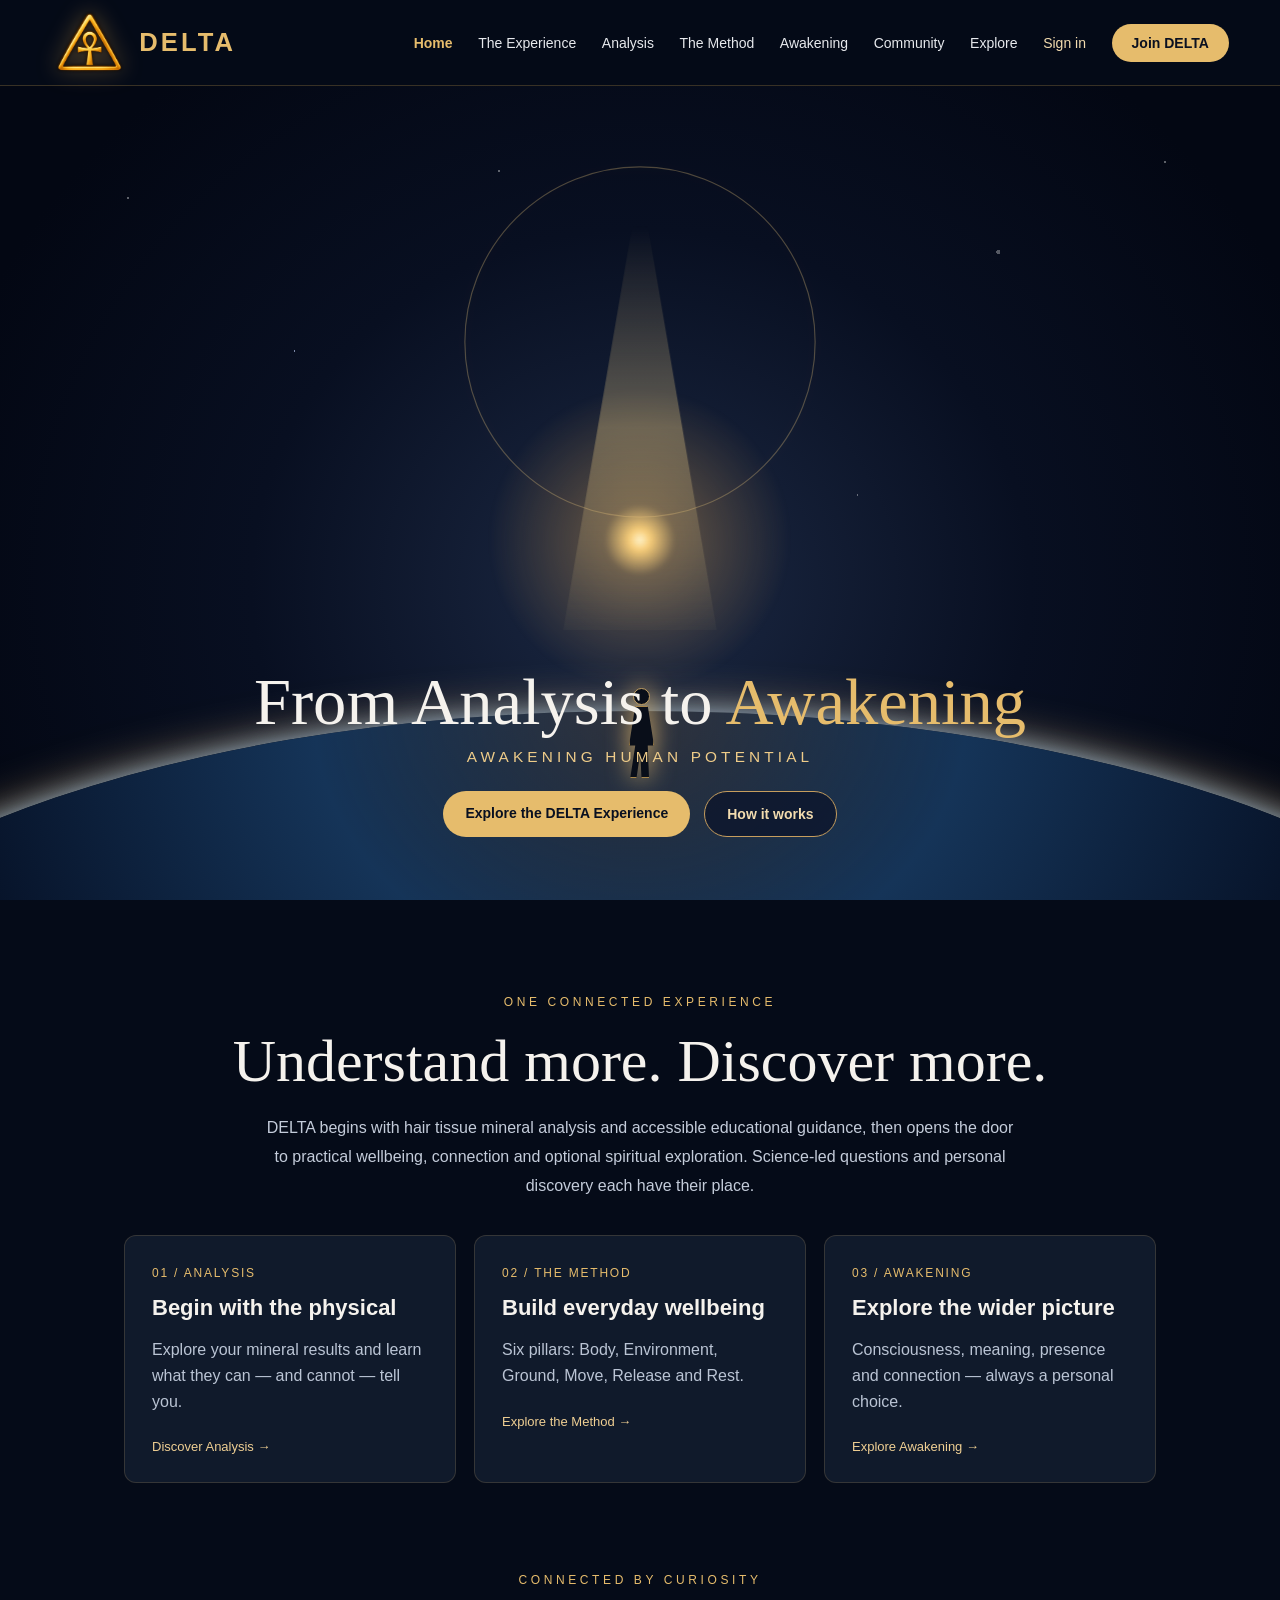
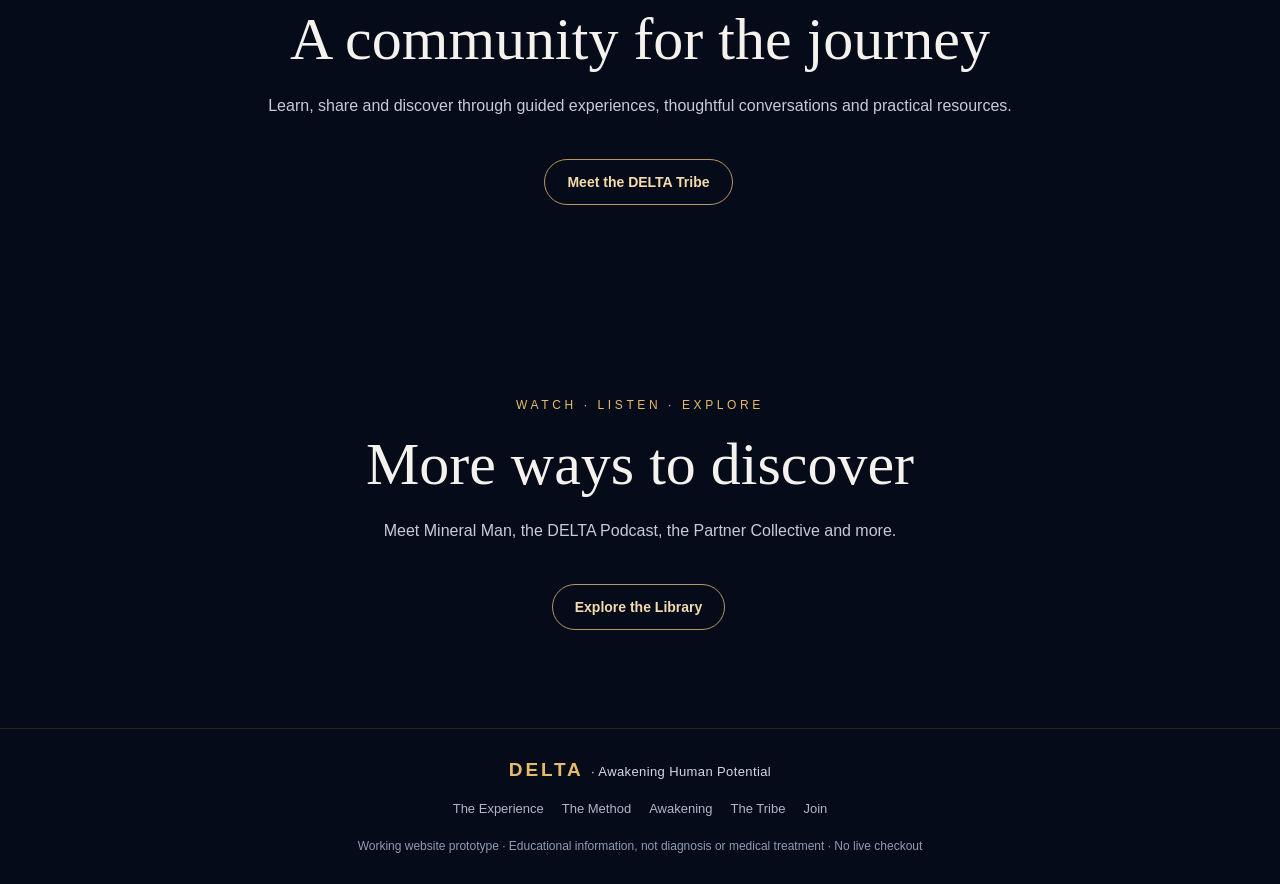
==== commit f3cbf29a: "Update front end: beam centred on every device Co-Authored-By: Claude Opus 5.5 <noreply@anthropic.co" ====
--- a/index.html
+++ b/index.html
@@ -42,9 +42,9 @@
 /* fixes */
 @media(max-width:1000px){.site-header nav a.join{padding:11px 20px;margin-top:8px}}
 .controls{animation:ctrlOut .6s 10s forwards}@keyframes ctrlOut{to{opacity:0;visibility:hidden}}body.skipped .controls{display:none}
-/* the beam pours straight down onto the figure's head (head top = hero bottom - person offset - 95px figure height) */
-.beam{height:calc(62% - 95px)}
-@media(max-width:850px){.beam{height:calc(50% - 95px)}}
+/* finished scene (intro skipped, return visit or reduced motion) must look the same as after the intro: beam centred, ring at its normal strength */
+body.skipped .beam{transform:translateX(-50%)}
+body.skipped .flower{opacity:.32}
 
 /* Flower of Life behind the titles of the inner pages (static) */
 .interiorHero::before{content:"";position:absolute;left:50%;top:58%;width:min(560px,92vw);aspect-ratio:1;transform:translate(-50%,-50%);background:url("data:image/svg+xml,%3Csvg xmlns='http://www.w3.org/2000/svg' viewBox='-125 -125 250 250' fill='none' stroke='%23e9c47b' stroke-width='.7'%3E%3Ccircle cx='0.00' cy='0.00' r='39'/%3E%3Ccircle cx='39.00' cy='0.00' r='39'/%3E%3Ccircle cx='19.50' cy='33.77' r='39'/%3E%3Ccircle cx='-19.50' cy='33.77' r='39'/%3E%3Ccircle cx='-39.00' cy='0.00' r='39'/%3E%3Ccircle cx='-19.50' cy='-33.77' r='39'/%3E%3Ccircle cx='19.50' cy='-33.77' r='39'/%3E%3Ccircle cx='58.50' cy='33.77' r='39'/%3E%3Ccircle cx='78.00' cy='0.00' r='39'/%3E%3Ccircle cx='0.00' cy='67.55' r='39'/%3E%3Ccircle cx='39.00' cy='67.55' r='39'/%3E%3Ccircle cx='-58.50' cy='33.77' r='39'/%3E%3Ccircle cx='-39.00' cy='67.55' r='39'/%3E%3Ccircle cx='-58.50' cy='-33.77' r='39'/%3E%3Ccircle cx='-78.00' cy='0.00' r='39'/%3E%3Ccircle cx='-0.00' cy='-67.55' r='39'/%3E%3Ccircle cx='-39.00' cy='-67.55' r='39'/%3E%3Ccircle cx='58.50' cy='-33.77' r='39'/%3E%3Ccircle cx='39.00' cy='-67.55' r='39'/%3E%3Ccircle r='117'/%3E%3Ccircle r='121' stroke-width='.4'/%3E%3C/svg%3E") center/contain no-repeat;opacity:.3;pointer-events:none;filter:drop-shadow(0 0 6px #e8bc6440)}
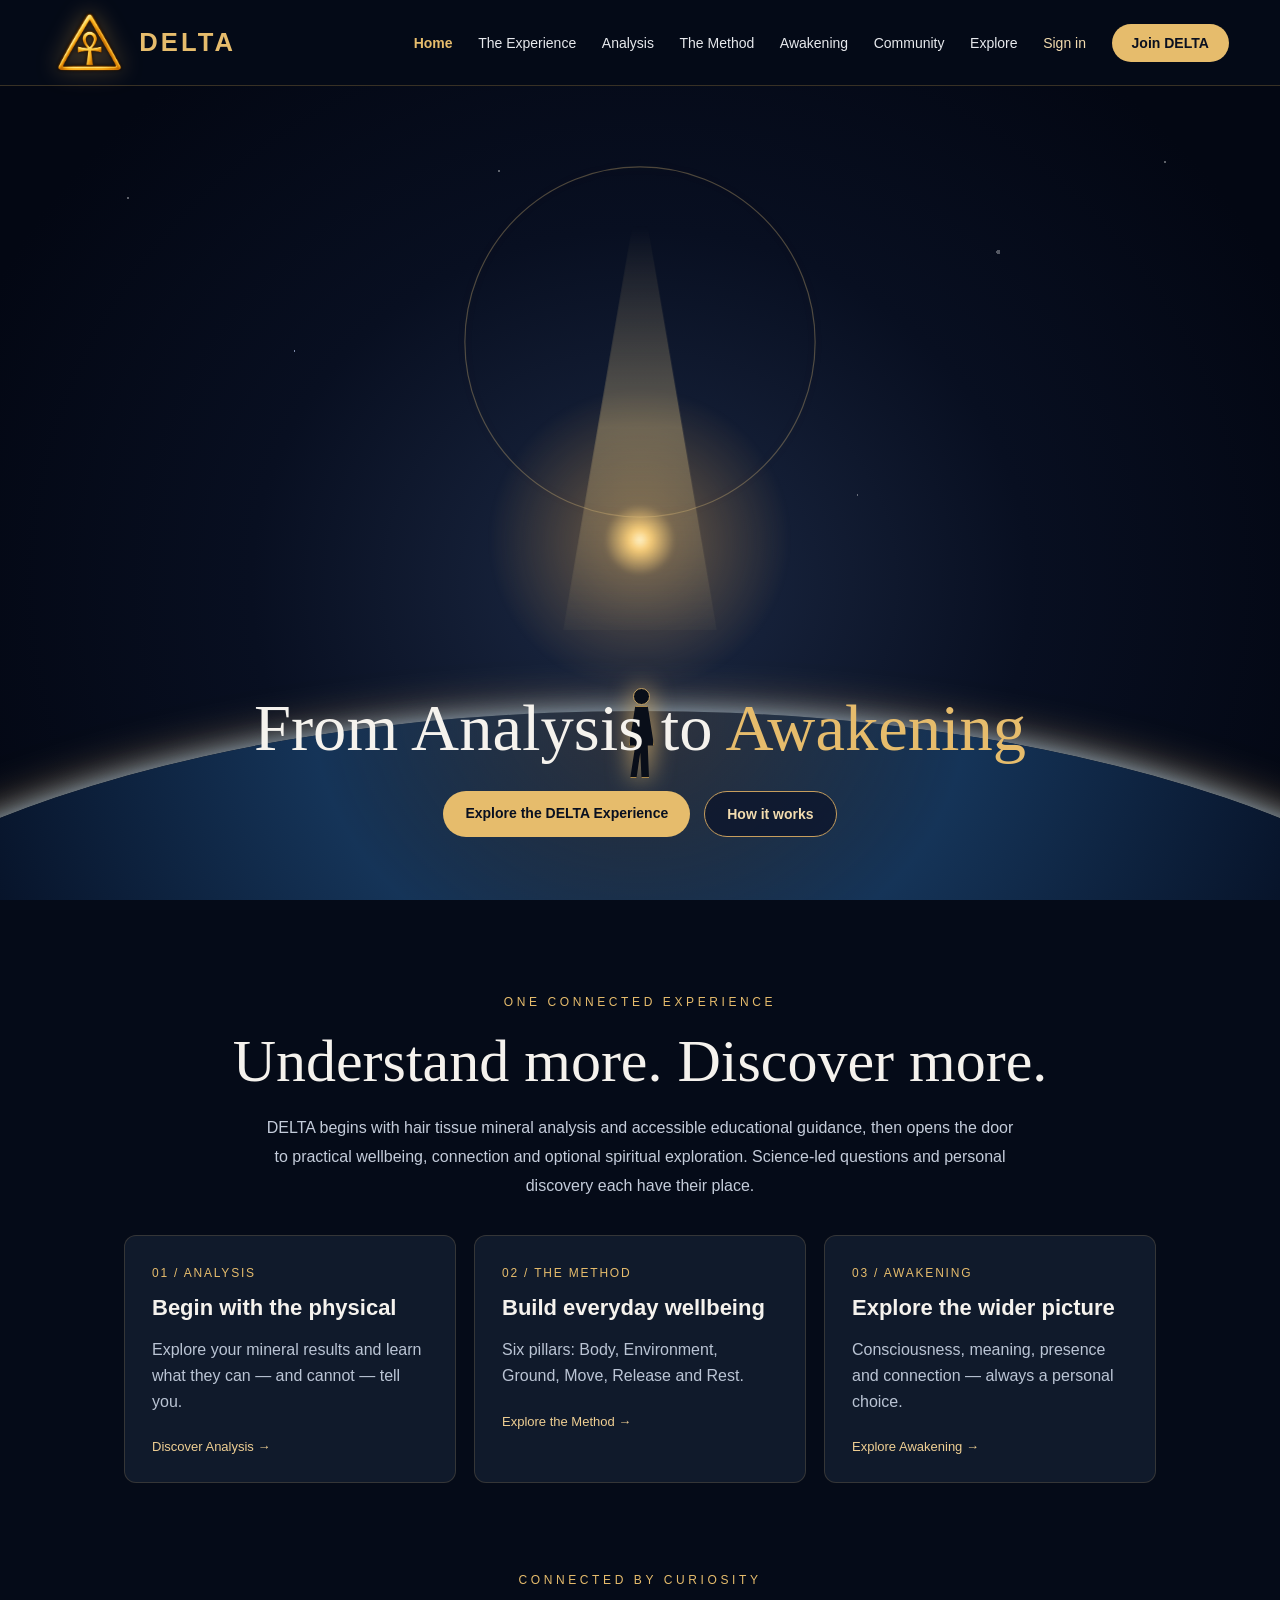
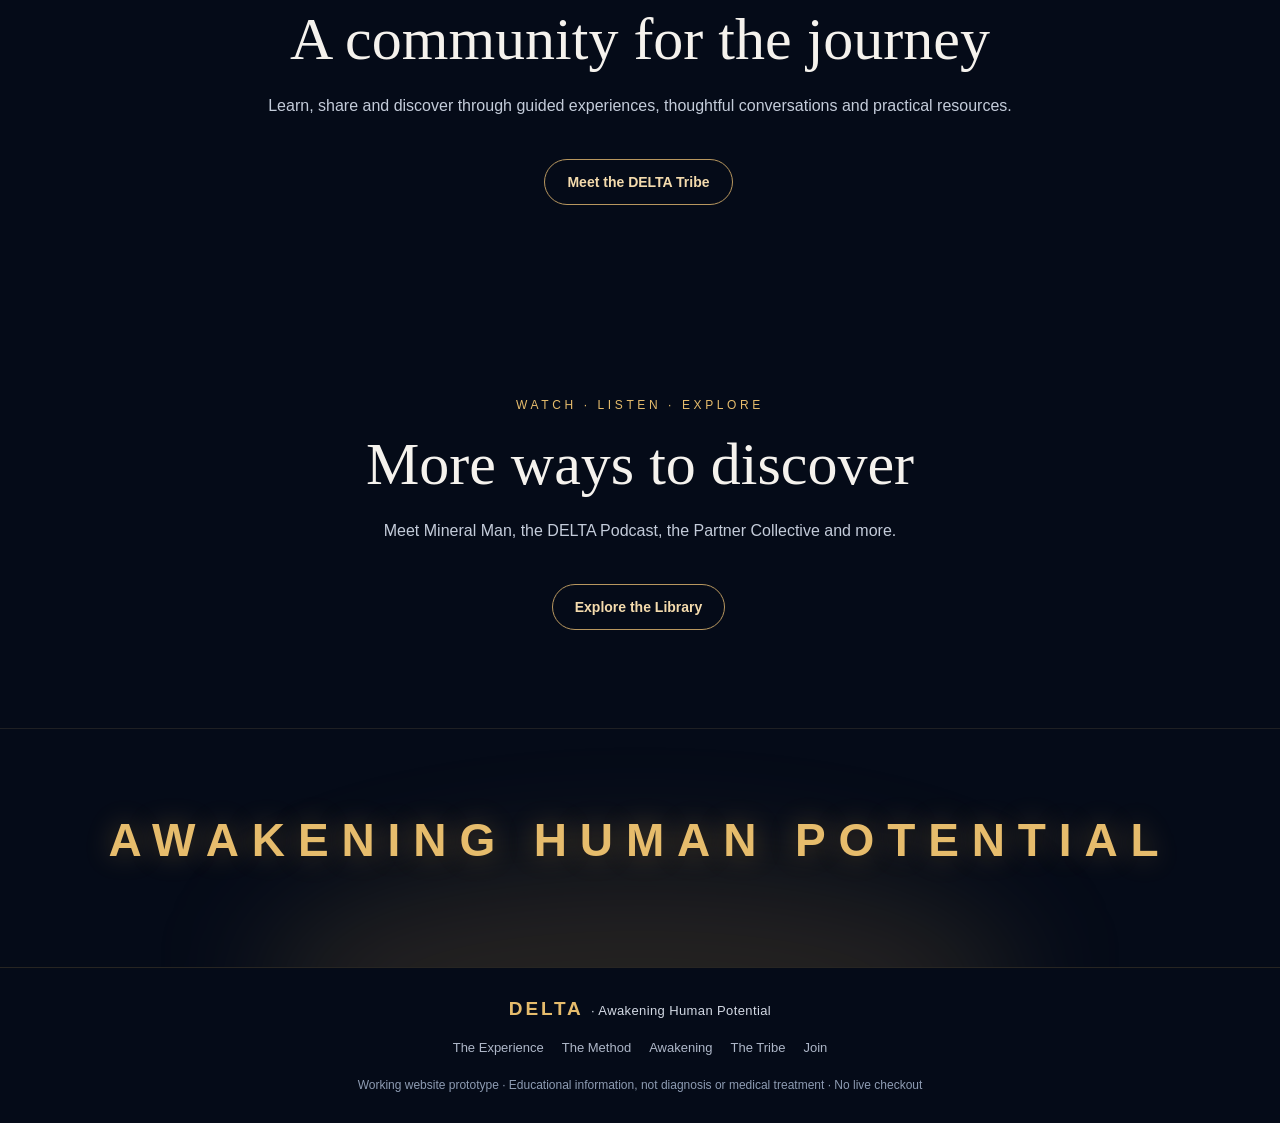
==== commit 5a0b878d: "Update front end: Awakening Human Potential at the bottom of the homepage Co-Authored-By: Claude Opu" ====
--- a/index.html
+++ b/index.html
@@ -45,6 +45,17 @@
 /* finished scene (intro skipped, return visit or reduced motion) must look the same as after the intro: beam centred, ring at its normal strength */
 body.skipped .beam{transform:translateX(-50%)}
 body.skipped .flower{opacity:.32}
+/* "AWAKENING HUMAN POTENTIAL": moved from the opening scene to the very end of the homepage, larger */
+.heroCopy p{display:none}.heroCopy h1{margin-bottom:25px}
+.potential{position:relative;overflow:hidden;text-align:center;padding:80px 20px 96px;border-top:1px solid #c7a36a22}
+.potential p{position:relative;margin:0;color:var(--gold);font-weight:600;font-size:clamp(22px,4.4vw,46px);letter-spacing:.28em;line-height:1.35;text-shadow:0 0 28px #e9ad4b55}
+.potGlow{position:absolute;left:50%;bottom:-140px;width:min(760px,90%);height:240px;transform:translateX(-50%);border-radius:50%;background:#d6a75926;filter:blur(60px)}
+@media(max-width:850px){.heroCopy h1{margin-bottom:0}.potential{padding:56px 14px 70px}.potential p{letter-spacing:.2em}}
+
+/* phones: buttons first, then the title and subtitle beneath them; smaller title, larger subtitle */
+@media(max-width:850px){.heroCopy{display:flex;flex-direction:column;align-items:center;bottom:10px}.heroCopy .actions{order:-1;margin-bottom:18px;flex-wrap:nowrap;gap:8px}.heroCopy .actions a{padding:12px 15px;font-size:13px;white-space:nowrap}.heroCopy h1{font-size:clamp(26px,7.6vw,34px)}.heroCopy p{font-size:clamp(13px,3.6vw,16px);letter-spacing:.22em;margin:4px 0 0}}
+@media(max-width:380px){.heroCopy .actions a{padding:11px 11px;font-size:12px}.heroCopy .actions{gap:6px}}
+
 
 /* Flower of Life behind the titles of the inner pages (static) */
 .interiorHero::before{content:"";position:absolute;left:50%;top:58%;width:min(560px,92vw);aspect-ratio:1;transform:translate(-50%,-50%);background:url("data:image/svg+xml,%3Csvg xmlns='http://www.w3.org/2000/svg' viewBox='-125 -125 250 250' fill='none' stroke='%23e9c47b' stroke-width='.7'%3E%3Ccircle cx='0.00' cy='0.00' r='39'/%3E%3Ccircle cx='39.00' cy='0.00' r='39'/%3E%3Ccircle cx='19.50' cy='33.77' r='39'/%3E%3Ccircle cx='-19.50' cy='33.77' r='39'/%3E%3Ccircle cx='-39.00' cy='0.00' r='39'/%3E%3Ccircle cx='-19.50' cy='-33.77' r='39'/%3E%3Ccircle cx='19.50' cy='-33.77' r='39'/%3E%3Ccircle cx='58.50' cy='33.77' r='39'/%3E%3Ccircle cx='78.00' cy='0.00' r='39'/%3E%3Ccircle cx='0.00' cy='67.55' r='39'/%3E%3Ccircle cx='39.00' cy='67.55' r='39'/%3E%3Ccircle cx='-58.50' cy='33.77' r='39'/%3E%3Ccircle cx='-39.00' cy='67.55' r='39'/%3E%3Ccircle cx='-58.50' cy='-33.77' r='39'/%3E%3Ccircle cx='-78.00' cy='0.00' r='39'/%3E%3Ccircle cx='-0.00' cy='-67.55' r='39'/%3E%3Ccircle cx='-39.00' cy='-67.55' r='39'/%3E%3Ccircle cx='58.50' cy='-33.77' r='39'/%3E%3Ccircle cx='39.00' cy='-67.55' r='39'/%3E%3Ccircle r='117'/%3E%3Ccircle r='121' stroke-width='.4'/%3E%3C/svg%3E") center/contain no-repeat;opacity:.3;pointer-events:none;filter:drop-shadow(0 0 6px #e8bc6440)}
@@ -68,7 +79,7 @@
 </style></head><body><header class="site-header"><a class="brand" href="#/home" aria-label="DELTA home"><img src="[data-uri]" alt="DELTA gold ankh emblem" class="brandLogo"><span class="brandText">DELTA</span></a><button class="menu" type="button" aria-label="Toggle menu" aria-expanded="false">☰ Menu</button><nav aria-label="Main navigation"><a href="#/home" data-route="home">Home</a><a href="#/experience" data-route="experience">The Experience</a><a href="#/analysis" data-route="analysis">Analysis</a><a href="#/method" data-route="method">The Method</a><a href="#/awakening" data-route="awakening">Awakening</a><a href="#/community" data-route="community">Community</a><a href="#/explore" data-route="explore">Explore</a><a class="signin" href="app/#/login">Sign in</a><a class="join" href="#/join" data-route="join">Join DELTA</a></nav></header><main id="mainContent"><div class="routeHome" id="page-home" data-page="home"><section aria-label="DELTA cinematic introduction" class="hero" id="home"><div class="stars"></div><div class="sun"></div><div class="planet"></div><div class="beam"></div><svg aria-hidden="true" class="flower" viewbox="-115 -115 230 230"><circle r="106"></circle></svg><div aria-hidden="true" class="person"></div><div class="intro"><strong>DELTA</strong><small>ANALYSIS · INTELLIGENCE · METHOD</small></div><div class="heroCopy"><h1>From Analysis to <em>Awakening</em></h1><p>Awakening Human Potential</p><div class="actions"><a href="#/experience">Explore the DELTA Experience</a><a href="#/analysis">How it works</a></div></div><div class="controls"><button aria-label="Skip cinematic introduction" onclick="skipIntro()">Skip intro</button></div></section>
 <section class="section discover"><div class="eyebrow">ONE CONNECTED EXPERIENCE</div><h2>Understand more. Discover more.</h2><p>DELTA begins with hair tissue mineral analysis and accessible educational guidance, then opens the door to practical wellbeing, connection and optional spiritual exploration. Science-led questions and personal discovery each have their place.</p><div class="cards"><a class="card homeCard" href="#/analysis"><span>01 / ANALYSIS</span><h3>Begin with the physical</h3><p>Explore your mineral results and learn what they can — and cannot — tell you.</p><span class="cardArrow">Discover Analysis →</span></a><a class="card homeCard" href="#/method"><span>02 / THE METHOD</span><h3>Build everyday wellbeing</h3><p>Six pillars: Body, Environment, Ground, Move, Release and Rest.</p><span class="cardArrow">Explore the Method →</span></a><a class="card homeCard" href="#/awakening"><span>03 / AWAKENING</span><h3>Explore the wider picture</h3><p>Consciousness, meaning, presence and connection — always a personal choice.</p><span class="cardArrow">Explore Awakening →</span></a></div></section>
 <section class="section"><div class="eyebrow">CONNECTED BY CURIOSITY</div><h2>A community for the journey</h2><p>Learn, share and discover through guided experiences, thoughtful conversations and practical resources.</p><a class="btn btnGhost" href="#/community">Meet the DELTA Tribe</a></section>
-<section class="section"><div class="eyebrow">WATCH · LISTEN · EXPLORE</div><h2>More ways to discover</h2><p>Meet Mineral Man, the DELTA Podcast, the Partner Collective and more.</p><a class="btn btnGhost" href="#/explore">Explore the Library</a></section></div><section class="routePage " id="page-experience" data-page="experience" hidden><div class="interiorHero"><div class="interiorGlow"></div><div class="eyebrow">THE COMPLETE DELTA EXPERIENCE</div><h1>The Experience</h1><p class="subtitle">One starting point. Six months of exploration. An entire world of learning.</p></div><div class="pageMain"><section class="contentSection"><div class="eyebrow">HOW THE JOURNEY WORKS</div><h2>From insight to everyday action</h2><p>Real change begins with greater understanding. The DELTA Experience starts with a hair tissue mineral analysis (HTMA) test, followed by an accessible Mineral Intelligence explanation and a proposed personalised nutrition and supplement programme, subject to appropriate health and safety screening.</p><p>Then the journey opens up: six pillars of practical wellbeing, video teachings, guided techniques, Awakening, laughter, conversations and a supportive community — all within one integrated experience.</p></section><section class="contentSection"><div class="eyebrow">THE PATH</div><h2>Six clear steps</h2><div class="journey"><div class="journeyStep"><span>01</span><div><h3>Begin your DELTA Experience</h3><p>Purchase the complete experience and receive clear sample instructions.</p></div></div><div class="journeyStep"><span>02</span><div><h3>Complete your mineral test</h3><p>Return your sample to the laboratory and follow its progress.</p></div></div><div class="journeyStep"><span>03</span><div><h3>Discover your results</h3><p>Access the original laboratory report and an understandable Mineral Intelligence summary.</p></div></div><div class="journeyStep"><span>04</span><div><h3>Receive your proposed programme</h3><p>Review personalised nutrition and supplement guidance after safety screening; flagged cases require qualified review.</p></div></div><div class="journeyStep"><span>05</span><div><h3>Explore the full platform</h3><p>Use the Method, Awakening, podcast, Mineral Man, LAUGHOLOGY and community at your own pace.</p></div></div><div class="journeyStep"><span>06</span><div><h3>Choose how to continue</h3><p>Each qualifying test purchase extends platform access by a further six months; retesting is optional and not medically required for everyone.</p></div></div></div></section><section class="contentSection"><div class="eyebrow">WHAT IS INCLUDED</div><h2>One purchase. All areas of DELTA.</h2><div class="featureGrid gridThree"><article class="featureCard"><div class="cardKicker">THE PHYSICAL START</div><h3>HTMA + Mineral Intelligence</h3><p>An original lab report, an accessible explanation of measured minerals, and a proposed supplement programme with safeguards.</p></article><article class="featureCard"><div class="cardKicker">THE PRACTICAL PATH</div><h3>The Six-Pillar Method</h3><p>BODY, ENVIRONMENT, GROUND, MOVE, RELEASE and REST — lessons, videos and daily practices.</p><a class="btn btnGhost" href="#/method">Explore the Method</a></article><article class="featureCard"><div class="cardKicker">BEYOND THE PHYSICAL</div><h3>Awakening + Tribe</h3><p>Explore consciousness and connection through optional experiences, guided content and moderated discussions.</p><a class="btn btnGhost" href="#/awakening">Explore Awakening</a></article><article class="featureCard"><div class="cardKicker">SUPPORT ALONG THE WAY</div><h3>Mineral Man + Friends</h3><p>Videos, podcast discussions, laughter and partner resources to keep you learning.</p><a class="btn btnGhost" href="#/explore">Meet the Guides</a></article><article class="featureCard"><div class="cardKicker">YOUR PACE</div><h3>Six months full access</h3><p>Your purchase includes six months of member access. A new qualifying test extends access by six months, with no separate recurring membership fee.</p></article><article class="featureCard"><div class="cardKicker">YOUR CHOICE</div><h3>Optional voice-note upgrade</h3><p>You may purchase personal practitioner audio commentary; it is not required for the standard package.</p></article></div></section><div class="ctaBand"><h2>Ready to begin your journey?</h2><p>Start with physical information. Discover the wider DELTA world.</p><div class="buttonRow"><a class="btn " href="#/join">See how to join</a><a class="btn btnGhost" href="#/analysis">Understand the analysis</a></div></div></div></section><section class="routePage " id="page-analysis" data-page="analysis" hidden><div class="interiorHero"><div class="interiorGlow"></div><div class="eyebrow">ANALYSIS · INTELLIGENCE</div><h1>Analysis</h1><p class="subtitle">A practical physical starting point — with clarity about what a mineral test can and cannot tell you.</p></div><div class="pageMain"><section class="contentSection"><div class="eyebrow">THE STARTING POINT</div><h2>Listen to the information your body can offer</h2><p>Hair Tissue Mineral Analysis (HTMA) measures certain minerals and elements in a hair sample. DELTA uses this information as one part of a wider wellbeing conversation, alongside your intake information, lifestyle and nutritional needs.</p><p>Your original laboratory results are presented with a clear educational summary so you can better understand the measured values and explore appropriate next steps.</p><p><strong>Important:</strong> HTMA is not a stand-alone medical diagnostic test. Hair mineral patterns do not reliably reveal personality traits, spiritual states or levels of consciousness.</p></section><section class="contentSection"><div class="eyebrow">MINERAL INTELLIGENCE</div><h2>Understanding, not overwhelm</h2><div class="featureGrid gridThree"><article class="featureCard"><div class="cardKicker">01 / MEASURE</div><h3>Your laboratory report</h3><p>See the minerals measured in your sample, together with the lab’s reference information.</p></article><article class="featureCard"><div class="cardKicker">02 / EXPLAIN</div><h3>Your plain-English summary</h3><p>Accessible commentary and educational resources explain relevant terms and limitations.</p></article><article class="featureCard"><div class="cardKicker">03 / SUPPORT</div><h3>Your proposed programme</h3><p>Personalised nutrition and supplement guidance is prepared according to defined rules and safety checks.</p></article></div></section><section class="contentSection"><div class="eyebrow">PERSONALISED AND RESPONSIBLE</div><h2>Safety is part of the experience</h2><p>Before personalised supplement guidance is issued, DELTA considers relevant health history, medicines, pregnancy and other contraindications. Results or situations requiring professional judgement are referred for review.</p><p>We also offer an optional paid practitioner voice note if you want individual commentary on your results.</p></section><div class="ctaBand"><h2>Analysis is the beginning, not the destination.</h2><p>The next step is learning how to put wellbeing principles into everyday life.</p><div class="buttonRow"><a class="btn " href="#/method">Discover the DELTA Method</a><a class="btn btnGhost" href="#/experience">Explore the full Experience</a></div></div></div></section><section class="routePage " id="page-method" data-page="method" hidden><div class="interiorHero"><div class="interiorGlow"></div><div class="eyebrow">THE SIX DELTA PILLARS</div><h1>The Method</h1><p class="subtitle">A grounded, practical approach to everyday wellbeing — taught through videos, guidance and simple repeatable practices.</p></div><div class="pageMain"><section class="contentSection"><div class="eyebrow">ONE CONNECTED APPROACH</div><h2>Six pillars. One evolving practice.</h2><p>The DELTA Method is not about doing everything at once. It is an invitation to develop stronger everyday foundations, one practical step at a time. Each pillar offers short teaching videos, guided practices and material you can return to as you grow.</p></section><div class="pillarGrid"><article class="pillarCard"><div class="pillarNo">01 <span>DELTA METHOD</span></div><h2>BODY</h2><h3>Nourish & Strengthen</h3><p class="pillarQuote">Give your body the nourishment, hydration and support it needs to build a stronger foundation.</p><p class="pillarFine">Nutrition, hydration, appropriate supplement guidance, warm-to-cool showers and optional sauna education.</p></article><article class="pillarCard"><div class="pillarNo">02 <span>DELTA METHOD</span></div><h2>ENVIRONMENT</h2><h3>Create Better Spaces</h3><p class="pillarQuote">Make your home, surroundings and relationships places that support greater clarity and wellbeing.</p><p class="pillarFine">Healthy indoor spaces, ventilation, damp and mould awareness, boundaries and supportive social environments.</p></article><article class="pillarCard"><div class="pillarNo">03 <span>DELTA METHOD</span></div><h2>GROUND</h2><h3>Reconnect with Yourself and Nature</h3><p class="pillarQuote">Step out of the noise, reconnect with nature and rediscover the power of being present.</p><p class="pillarFine">Time outdoors, mindful attention, digital quiet, grounding practices and DELTA Energy Circuit visualisation.</p></article><article class="pillarCard"><div class="pillarNo">04 <span>DELTA METHOD</span></div><h2>MOVE</h2><h3>Build Strength & Get the Energy Moving</h3><p class="pillarQuote">Move in ways that build strength, free up energy and make you feel more alive in your body.</p><p class="pillarFine">Walking, strength, mobility, posture, Qigong, stretching and enjoyable movement.</p></article><article class="pillarCard"><div class="pillarNo">05 <span>DELTA METHOD</span></div><h2>RELEASE</h2><h3>Feel, Express & Let Go</h3><p class="pillarQuote">Create space to notice emotions, soften tension, express yourself and welcome laughter back in.</p><p class="pillarFine">Gentle emotional reflection, Body Tension Release, Stillness Technique and LAUGHOLOGY.</p></article><article class="pillarCard"><div class="pillarNo">06 <span>DELTA METHOD</span></div><h2>REST</h2><h3>Restore & Renew</h3><p class="pillarQuote">Give yourself permission to slow down so that rest, recovery and inner stillness become part of everyday life.</p><p class="pillarFine">Sleep routines, breathing, relaxation, massage and restorative practices.</p></article></div><section class="contentSection"><div class="eyebrow">HOW IT FITS TOGETHER</div><h2>Your personal starting point</h2><p>Body, environment, nature, movement, emotional release and rest influence daily experience in different ways. DELTA brings practical learning together in one place, while recognising that people have different needs and circumstances.</p><p>Our guided practices are educational and optional. They do not replace appropriate medical or mental-health care.</p></section><div class="ctaBand"><h2>Physical foundations. Broader possibilities.</h2><p>The Method provides everyday practices. Awakening opens an optional door to deeper questions.</p><div class="buttonRow"><a class="btn " href="#/awakening">Explore Awakening</a><a class="btn btnGhost" href="#/experience">The DELTA Experience</a></div></div></div></section><section class="routePage " id="page-awakening" data-page="awakening" hidden><div class="interiorHero"><div class="interiorGlow"></div><div class="eyebrow">CONSCIOUSNESS · CONNECTION · CURIOSITY</div><h1>Awakening</h1><p class="subtitle">Looking beyond the everyday to explore what it might mean to live with greater awareness.</p></div><div class="pageMain"><section class="contentSection"><div class="eyebrow">WHY WE EXIST</div><h2>A more conscious world begins with us</h2><p>We live in an extraordinary age. Technology can connect us to knowledge and opportunity, yet constant distraction and life behind screens can also leave us feeling far apart — from nature, from each other and from ourselves.</p><p>At DELTA, we believe our future needs more than technological progress. It also needs compassion, presence, thoughtful choices and a deeper sense of human connection.</p><p>Our vision is to help grow a community of people who care for their physical foundations while remaining curious about consciousness, meaning and the bigger picture of human life.</p></section><section class="contentSection"><div class="eyebrow">EXPLORATION, NOT DOGMA</div><h2>Your path is your own</h2><div class="featureGrid gridThree"><article class="featureCard"><div class="cardKicker">AWARENESS</div><h3>Consciousness & Presence</h3><p>Explore ideas, questions and practices that invite greater attention to the present moment.</p></article><article class="featureCard"><div class="cardKicker">CONNECTION</div><h3>Nature & Other People</h3><p>Find ways to spend less time in the noise and more time connecting with the world around you.</p></article><article class="featureCard"><div class="cardKicker">PRACTICE</div><h3>Stillness & Reflection</h3><p>Guided experiences, mindfulness, visualisations and journalling, always by choice.</p></article></div></section><section class="contentSection"><div class="eyebrow">THE DELTA VIEW</div><h2>From physical support to inner exploration</h2><p>Nutrition, movement, supportive environments and rest may help people create space for reflection and personal growth. Spiritual awakening, however, is an individual experience — not an outcome that a mineral test or programme can measure or guarantee.</p><p>You do not have to share any particular belief to belong here. DELTA welcomes thoughtful questions and differing perspectives.</p></section><div class="ctaBand"><h2>Raise awareness. Deepen connection.</h2><p>Join people who want to contribute to a more caring, conscious and connected world.</p><div class="buttonRow"><a class="btn " href="#/community">Meet the DELTA Tribe</a><a class="btn btnGhost" href="#/method">Explore the Method</a></div></div></div></section><section class="routePage " id="page-community" data-page="community" hidden><div class="interiorHero"><div class="interiorGlow"></div><div class="eyebrow">THE DELTA TRIBE</div><h1>Community</h1><p class="subtitle">You can be curious, grow and learn without travelling alone.</p></div><div class="pageMain"><section class="contentSection"><div class="eyebrow">BELONGING</div><h2>Find your people</h2><p>Many people start a journey of personal change without knowing anyone who shares their interests. The DELTA Tribe is a place to connect with others exploring practical wellbeing, personal growth and consciousness.</p><p>Share ideas. Ask questions. Celebrate small steps. Hear other perspectives. Offer encouragement and enjoy the journey — without pressure to think or feel the same way.</p></section><section class="contentSection"><div class="eyebrow">THE PEOPLE</div><h2>Become a DELTA Being</h2><div class="featureGrid gridThree"><article class="featureCard"><div class="cardKicker">LEARN</div><h3>Curious minds</h3><p>Members who ask questions, listen and keep an open mind.</p></article><article class="featureCard"><div class="cardKicker">CONNECT</div><h3>Shared experiences</h3><p>Thoughtful, moderated conversations around the Method and Awakening.</p></article><article class="featureCard"><div class="cardKicker">GROW</div><h3>Positive everyday choices</h3><p>A movement built through practical action, kindness and meaningful connection.</p></article></div></section><section class="contentSection"><div class="eyebrow">DELTA BEINGS</div><h2>A movement, not a label you have to earn</h2><p>We call members of this growing movement <strong>DELTA Beings</strong>: people choosing to live with more curiosity, responsibility and connection. There is no initiation, prescribed belief or required spiritual experience.</p><p>The private community is moderated. Personal health information should be handled carefully, and peer discussion is not a substitute for professional care.</p></section><div class="ctaBand"><h2>Join the movement. Find your tribe.</h2><p>You don’t need all the answers to begin.</p><div class="buttonRow"><a class="btn " href="#/join">Become a DELTA Being</a><a class="btn btnGhost" href="app/#/centre">Visit the Community Centre</a><a class="btn btnGhost" href="#/awakening">Discover Awakening</a></div></div></div></section><section class="routePage " id="page-explore" data-page="explore" hidden><div class="interiorHero"><div class="interiorGlow"></div><div class="eyebrow">LEARN · WATCH · LISTEN · LAUGH</div><h1>Explore</h1><p class="subtitle">Practical teaching, energising conversations and lighter moments — all part of the journey.</p></div><div class="pageMain"><section class="contentSection"><div class="eyebrow">MEET THE GUIDES</div><h2>Mineral Man & Friends</h2><p>Meet Mineral Man and friends — your companions on the DELTA journey. Through approachable videos, demonstrations and conversations, we unpack mineral information, the six pillars and ways to put new learning into practice.</p><p>Some guidance is general education; individual health decisions must still consider personal circumstances and, when appropriate, professional advice.</p></section><section class="contentSection"><div class="eyebrow">YOUR CONTENT WORLD</div><h2>Explore all the ways to learn</h2><div class="featureGrid gridThree"><article class="featureCard"><div class="cardKicker">WATCH</div><h3>Meet Mineral Man</h3><p>Founder-led teaching videos explaining mineral analysis, nutrition, everyday practice and common questions.</p></article><article class="featureCard"><div class="cardKicker">LISTEN</div><h3>The DELTA Podcast</h3><p>Mineral education, consciousness, personal stories, interviews and conversations about living differently.</p></article><article class="featureCard"><div class="cardKicker">LAUGH</div><h3>LAUGHOLOGY</h3><p>Daily jokes, funny videos and member-shared laughter — a lighter side of emotional release and connection.</p></article><article class="featureCard"><div class="cardKicker">DISCOVER</div><h3>The Partner Collective</h3><p>Curated books, products and third-party resources. Affiliate relationships and sponsored placements are disclosed.</p></article><article class="featureCard"><div class="cardKicker">PRACTISE</div><h3>Guided Experiences</h3><p>Short demonstrations, movement lessons, mindfulness and reflection to explore at your own pace.</p></article><article class="featureCard"><div class="cardKicker">CONNECT</div><h3>Member Discussions</h3><p>Topic-based conversations and opportunities to share questions and encourage one another.</p></article></div></section><section class="contentSection"><div class="eyebrow">A NOTE ON CONTENT</div><h2>Built to be useful, not overwhelming</h2><p>DELTA is designed for self-paced exploration: videos and recordings you can return to, searchable learning resources and community support. The full library is included with active access to the DELTA Experience; specific releases may roll out in stages.</p></section><div class="ctaBand"><h2>Keep learning. Keep laughing. Keep connecting.</h2><p>Your first six months of learning begins with the complete DELTA Experience.</p><div class="buttonRow"><a class="btn " href="#/experience">Explore the Experience</a><a class="btn btnGhost" href="app/#/mineral-man">Watch Meet Mineral Man</a><a class="btn btnGhost" href="app/#/podcast">The DELTA Podcast</a><a class="btn btnGhost" href="#/community">Meet the Tribe</a></div></div></div></section><section class="routePage " id="page-join" data-page="join" hidden><div class="interiorHero"><div class="interiorGlow"></div><div class="eyebrow">JOIN THE MOVEMENT</div><h1>Join DELTA</h1><p class="subtitle">A physical starting point. A lifetime of things worth exploring.</p></div><div class="pageMain"><section class="contentSection joinNow" id="create-account"><div class="eyebrow">CREATE YOUR ACCOUNT</div><h2>Begin in one tap</h2><p>Sign up with your Google or Apple account, or register with your email address.</p><div class="joinChoices"><a class="jc google" href="app/#/register?via=google"><svg viewBox="0 0 24 24" aria-hidden="true"><path fill="#EA4335" d="M12 10.2v3.9h5.5c-.2 1.3-1.6 3.9-5.5 3.9-3.3 0-6-2.7-6-6.1s2.7-6.1 6-6.1c1.9 0 3.1.8 3.8 1.5l2.6-2.5C16.8 3.3 14.6 2.3 12 2.3 6.7 2.3 2.4 6.6 2.4 11.9S6.7 21.5 12 21.5c6.9 0 9.2-4.9 9.2-7.3 0-.5-.1-.9-.1-1.3H12z"/></svg><span>Continue with Google</span></a><a class="jc apple" href="app/#/register?via=apple"><svg viewBox="0 0 24 24" aria-hidden="true"><path fill="currentColor" d="M16.4 12.7c0-2.5 2-3.7 2.1-3.8-1.2-1.7-3-1.9-3.6-2-1.5-.2-3 .9-3.8.9-.8 0-2-.9-3.3-.9-1.7 0-3.3 1-4.2 2.5-1.8 3.1-.5 7.7 1.3 10.2.9 1.2 1.9 2.6 3.2 2.6 1.3-.1 1.8-.8 3.3-.8s2 .8 3.3.8c1.4 0 2.3-1.3 3.1-2.5 1-1.4 1.4-2.8 1.4-2.9-.1 0-2.8-1-2.8-4.1zM14 5.3c.7-.8 1.2-2 1-3.1-1 0-2.2.7-2.9 1.5-.6.7-1.2 1.9-1 3 1.1.1 2.2-.6 2.9-1.4z"/></svg><span>Continue with Apple</span></a><a class="jc email" href="app/#/register?via=email"><svg viewBox="0 0 24 24" aria-hidden="true"><path fill="currentColor" d="M3 5.5A2.5 2.5 0 0 1 5.5 3h13A2.5 2.5 0 0 1 21 5.5v13a2.5 2.5 0 0 1-2.5 2.5h-13A2.5 2.5 0 0 1 3 18.5v-13zm2.3.4 6.7 5.3 6.7-5.3H5.3zM19 7.6l-7 5.5-7-5.5v10.9c0 .3.2.5.5.5h13c.3 0 .5-.2.5-.5V7.6z"/></svg><span>Register with email</span></a></div><p class="joinSmall">Already a member? <a href="app/#/login">Sign in</a></p></section><section class="contentSection"><div class="eyebrow">THE DELTA EXPERIENCE</div><h2>One integrated way in</h2><p>Your entry to DELTA includes a qualifying HTMA test, the original laboratory results, an understandable Mineral Intelligence summary, a proposed personalised nutrition and supplement programme subject to safety checks, and six months of full platform access.</p><p>There is <strong>no separate recurring membership fee</strong> in the planned model. Purchasing another qualifying test extends full access for another six months from the later of your existing expiry date or the purchase date. Retesting is a choice and is not presented as medically essential for everyone.</p></section><section class="contentSection"><div class="eyebrow">INCLUDED WITH YOUR PURCHASE</div><h2>The whole DELTA world</h2><div class="featureGrid gridTwo"><article class="featureCard"><div class="cardKicker">YOUR PHYSICAL START</div><h3>Mineral analysis</h3><p>Laboratory report and educational interpretation of measured minerals.</p></article><article class="featureCard"><div class="cardKicker">YOUR PROPOSED PROGRAMME</div><h3>Nutrition and supplements</h3><p>Personalised guidance following relevant screening and safety review.</p></article><article class="featureCard"><div class="cardKicker">YOUR DEVELOPMENT</div><h3>Method and Awakening</h3><p>All six pillars, guided learning and optional spiritual exploration.</p></article><article class="featureCard"><div class="cardKicker">YOUR PEOPLE</div><h3>Tribe + content library</h3><p>Community, Mineral Man, podcasts, LAUGHOLOGY and partner resources.</p></article></div></section><div class="notice"><strong>Preview notice:</strong> Accounts created here are part of a working demo: your details stay in your own browser, no real payments are taken and no health details are collected. Final price, eligibility details, fulfilment and checkout will be added when confirmed.</div><div class="ctaBand"><h2>Join the movement. Join the tribe.</h2><p>Become a DELTA Being — curious, connected and ready to begin.</p><div class="buttonRow"><a class="btn " href="#/experience">Learn how the Experience works</a><a class="btn btnGhost" href="#/analysis">Read about Analysis</a></div></div></div></section></main><dialog id="joinDialog" aria-labelledby="joinTitle"><button class="jdClose" type="button" aria-label="Close">×</button><div class="eyebrow">JOIN DELTA</div><h2 id="joinTitle">Create your account</h2><p>Choose how you'd like to sign up.</p><div class="joinChoices"><a class="jc google" href="app/#/register?via=google"><svg viewBox="0 0 24 24" aria-hidden="true"><path fill="#EA4335" d="M12 10.2v3.9h5.5c-.2 1.3-1.6 3.9-5.5 3.9-3.3 0-6-2.7-6-6.1s2.7-6.1 6-6.1c1.9 0 3.1.8 3.8 1.5l2.6-2.5C16.8 3.3 14.6 2.3 12 2.3 6.7 2.3 2.4 6.6 2.4 11.9S6.7 21.5 12 21.5c6.9 0 9.2-4.9 9.2-7.3 0-.5-.1-.9-.1-1.3H12z"/></svg><span>Continue with Google</span></a><a class="jc apple" href="app/#/register?via=apple"><svg viewBox="0 0 24 24" aria-hidden="true"><path fill="currentColor" d="M16.4 12.7c0-2.5 2-3.7 2.1-3.8-1.2-1.7-3-1.9-3.6-2-1.5-.2-3 .9-3.8.9-.8 0-2-.9-3.3-.9-1.7 0-3.3 1-4.2 2.5-1.8 3.1-.5 7.7 1.3 10.2.9 1.2 1.9 2.6 3.2 2.6 1.3-.1 1.8-.8 3.3-.8s2 .8 3.3.8c1.4 0 2.3-1.3 3.1-2.5 1-1.4 1.4-2.8 1.4-2.9-.1 0-2.8-1-2.8-4.1zM14 5.3c.7-.8 1.2-2 1-3.1-1 0-2.2.7-2.9 1.5-.6.7-1.2 1.9-1 3 1.1.1 2.2-.6 2.9-1.4z"/></svg><span>Continue with Apple</span></a><a class="jc email" href="app/#/register?via=email"><svg viewBox="0 0 24 24" aria-hidden="true"><path fill="currentColor" d="M3 5.5A2.5 2.5 0 0 1 5.5 3h13A2.5 2.5 0 0 1 21 5.5v13a2.5 2.5 0 0 1-2.5 2.5h-13A2.5 2.5 0 0 1 3 18.5v-13zm2.3.4 6.7 5.3 6.7-5.3H5.3zM19 7.6l-7 5.5-7-5.5v10.9c0 .3.2.5.5.5h13c.3 0 .5-.2.5-.5V7.6z"/></svg><span>Register with email</span></a></div><p class="joinSmall"><a href="#/join" data-join-info>Read about joining first</a> · Already a member? <a href="app/#/login">Sign in</a></p></dialog><footer class="foot"><div class="footerBrand">DELTA <span>· Awakening Human Potential</span></div><div class="footerLinks"><a href="#/experience">The Experience</a><a href="#/method">The Method</a><a href="#/awakening">Awakening</a><a href="#/community">The Tribe</a><a href="#/join">Join</a></div><small>Working website prototype · Educational information, not diagnosis or medical treatment · No live checkout</small></footer><script>
+<section class="section"><div class="eyebrow">WATCH · LISTEN · EXPLORE</div><h2>More ways to discover</h2><p>Meet Mineral Man, the DELTA Podcast, the Partner Collective and more.</p><a class="btn btnGhost" href="#/explore">Explore the Library</a></section><section class="potential" aria-label="Awakening Human Potential"><div class="potGlow" aria-hidden="true"></div><p>AWAKENING HUMAN POTENTIAL</p></section></div><section class="routePage " id="page-experience" data-page="experience" hidden><div class="interiorHero"><div class="interiorGlow"></div><div class="eyebrow">THE COMPLETE DELTA EXPERIENCE</div><h1>The Experience</h1><p class="subtitle">One starting point. Six months of exploration. An entire world of learning.</p></div><div class="pageMain"><section class="contentSection"><div class="eyebrow">HOW THE JOURNEY WORKS</div><h2>From insight to everyday action</h2><p>Real change begins with greater understanding. The DELTA Experience starts with a hair tissue mineral analysis (HTMA) test, followed by an accessible Mineral Intelligence explanation and a proposed personalised nutrition and supplement programme, subject to appropriate health and safety screening.</p><p>Then the journey opens up: six pillars of practical wellbeing, video teachings, guided techniques, Awakening, laughter, conversations and a supportive community — all within one integrated experience.</p></section><section class="contentSection"><div class="eyebrow">THE PATH</div><h2>Six clear steps</h2><div class="journey"><div class="journeyStep"><span>01</span><div><h3>Begin your DELTA Experience</h3><p>Purchase the complete experience and receive clear sample instructions.</p></div></div><div class="journeyStep"><span>02</span><div><h3>Complete your mineral test</h3><p>Return your sample to the laboratory and follow its progress.</p></div></div><div class="journeyStep"><span>03</span><div><h3>Discover your results</h3><p>Access the original laboratory report and an understandable Mineral Intelligence summary.</p></div></div><div class="journeyStep"><span>04</span><div><h3>Receive your proposed programme</h3><p>Review personalised nutrition and supplement guidance after safety screening; flagged cases require qualified review.</p></div></div><div class="journeyStep"><span>05</span><div><h3>Explore the full platform</h3><p>Use the Method, Awakening, podcast, Mineral Man, LAUGHOLOGY and community at your own pace.</p></div></div><div class="journeyStep"><span>06</span><div><h3>Choose how to continue</h3><p>Each qualifying test purchase extends platform access by a further six months; retesting is optional and not medically required for everyone.</p></div></div></div></section><section class="contentSection"><div class="eyebrow">WHAT IS INCLUDED</div><h2>One purchase. All areas of DELTA.</h2><div class="featureGrid gridThree"><article class="featureCard"><div class="cardKicker">THE PHYSICAL START</div><h3>HTMA + Mineral Intelligence</h3><p>An original lab report, an accessible explanation of measured minerals, and a proposed supplement programme with safeguards.</p></article><article class="featureCard"><div class="cardKicker">THE PRACTICAL PATH</div><h3>The Six-Pillar Method</h3><p>BODY, ENVIRONMENT, GROUND, MOVE, RELEASE and REST — lessons, videos and daily practices.</p><a class="btn btnGhost" href="#/method">Explore the Method</a></article><article class="featureCard"><div class="cardKicker">BEYOND THE PHYSICAL</div><h3>Awakening + Tribe</h3><p>Explore consciousness and connection through optional experiences, guided content and moderated discussions.</p><a class="btn btnGhost" href="#/awakening">Explore Awakening</a></article><article class="featureCard"><div class="cardKicker">SUPPORT ALONG THE WAY</div><h3>Mineral Man + Friends</h3><p>Videos, podcast discussions, laughter and partner resources to keep you learning.</p><a class="btn btnGhost" href="#/explore">Meet the Guides</a></article><article class="featureCard"><div class="cardKicker">YOUR PACE</div><h3>Six months full access</h3><p>Your purchase includes six months of member access. A new qualifying test extends access by six months, with no separate recurring membership fee.</p></article><article class="featureCard"><div class="cardKicker">YOUR CHOICE</div><h3>Optional voice-note upgrade</h3><p>You may purchase personal practitioner audio commentary; it is not required for the standard package.</p></article></div></section><div class="ctaBand"><h2>Ready to begin your journey?</h2><p>Start with physical information. Discover the wider DELTA world.</p><div class="buttonRow"><a class="btn " href="#/join">See how to join</a><a class="btn btnGhost" href="#/analysis">Understand the analysis</a></div></div></div></section><section class="routePage " id="page-analysis" data-page="analysis" hidden><div class="interiorHero"><div class="interiorGlow"></div><div class="eyebrow">ANALYSIS · INTELLIGENCE</div><h1>Analysis</h1><p class="subtitle">A practical physical starting point — with clarity about what a mineral test can and cannot tell you.</p></div><div class="pageMain"><section class="contentSection"><div class="eyebrow">THE STARTING POINT</div><h2>Listen to the information your body can offer</h2><p>Hair Tissue Mineral Analysis (HTMA) measures certain minerals and elements in a hair sample. DELTA uses this information as one part of a wider wellbeing conversation, alongside your intake information, lifestyle and nutritional needs.</p><p>Your original laboratory results are presented with a clear educational summary so you can better understand the measured values and explore appropriate next steps.</p><p><strong>Important:</strong> HTMA is not a stand-alone medical diagnostic test. Hair mineral patterns do not reliably reveal personality traits, spiritual states or levels of consciousness.</p></section><section class="contentSection"><div class="eyebrow">MINERAL INTELLIGENCE</div><h2>Understanding, not overwhelm</h2><div class="featureGrid gridThree"><article class="featureCard"><div class="cardKicker">01 / MEASURE</div><h3>Your laboratory report</h3><p>See the minerals measured in your sample, together with the lab’s reference information.</p></article><article class="featureCard"><div class="cardKicker">02 / EXPLAIN</div><h3>Your plain-English summary</h3><p>Accessible commentary and educational resources explain relevant terms and limitations.</p></article><article class="featureCard"><div class="cardKicker">03 / SUPPORT</div><h3>Your proposed programme</h3><p>Personalised nutrition and supplement guidance is prepared according to defined rules and safety checks.</p></article></div></section><section class="contentSection"><div class="eyebrow">PERSONALISED AND RESPONSIBLE</div><h2>Safety is part of the experience</h2><p>Before personalised supplement guidance is issued, DELTA considers relevant health history, medicines, pregnancy and other contraindications. Results or situations requiring professional judgement are referred for review.</p><p>We also offer an optional paid practitioner voice note if you want individual commentary on your results.</p></section><div class="ctaBand"><h2>Analysis is the beginning, not the destination.</h2><p>The next step is learning how to put wellbeing principles into everyday life.</p><div class="buttonRow"><a class="btn " href="#/method">Discover the DELTA Method</a><a class="btn btnGhost" href="#/experience">Explore the full Experience</a></div></div></div></section><section class="routePage " id="page-method" data-page="method" hidden><div class="interiorHero"><div class="interiorGlow"></div><div class="eyebrow">THE SIX DELTA PILLARS</div><h1>The Method</h1><p class="subtitle">A grounded, practical approach to everyday wellbeing — taught through videos, guidance and simple repeatable practices.</p></div><div class="pageMain"><section class="contentSection"><div class="eyebrow">ONE CONNECTED APPROACH</div><h2>Six pillars. One evolving practice.</h2><p>The DELTA Method is not about doing everything at once. It is an invitation to develop stronger everyday foundations, one practical step at a time. Each pillar offers short teaching videos, guided practices and material you can return to as you grow.</p></section><div class="pillarGrid"><article class="pillarCard"><div class="pillarNo">01 <span>DELTA METHOD</span></div><h2>BODY</h2><h3>Nourish & Strengthen</h3><p class="pillarQuote">Give your body the nourishment, hydration and support it needs to build a stronger foundation.</p><p class="pillarFine">Nutrition, hydration, appropriate supplement guidance, warm-to-cool showers and optional sauna education.</p></article><article class="pillarCard"><div class="pillarNo">02 <span>DELTA METHOD</span></div><h2>ENVIRONMENT</h2><h3>Create Better Spaces</h3><p class="pillarQuote">Make your home, surroundings and relationships places that support greater clarity and wellbeing.</p><p class="pillarFine">Healthy indoor spaces, ventilation, damp and mould awareness, boundaries and supportive social environments.</p></article><article class="pillarCard"><div class="pillarNo">03 <span>DELTA METHOD</span></div><h2>GROUND</h2><h3>Reconnect with Yourself and Nature</h3><p class="pillarQuote">Step out of the noise, reconnect with nature and rediscover the power of being present.</p><p class="pillarFine">Time outdoors, mindful attention, digital quiet, grounding practices and DELTA Energy Circuit visualisation.</p></article><article class="pillarCard"><div class="pillarNo">04 <span>DELTA METHOD</span></div><h2>MOVE</h2><h3>Build Strength & Get the Energy Moving</h3><p class="pillarQuote">Move in ways that build strength, free up energy and make you feel more alive in your body.</p><p class="pillarFine">Walking, strength, mobility, posture, Qigong, stretching and enjoyable movement.</p></article><article class="pillarCard"><div class="pillarNo">05 <span>DELTA METHOD</span></div><h2>RELEASE</h2><h3>Feel, Express & Let Go</h3><p class="pillarQuote">Create space to notice emotions, soften tension, express yourself and welcome laughter back in.</p><p class="pillarFine">Gentle emotional reflection, Body Tension Release, Stillness Technique and LAUGHOLOGY.</p></article><article class="pillarCard"><div class="pillarNo">06 <span>DELTA METHOD</span></div><h2>REST</h2><h3>Restore & Renew</h3><p class="pillarQuote">Give yourself permission to slow down so that rest, recovery and inner stillness become part of everyday life.</p><p class="pillarFine">Sleep routines, breathing, relaxation, massage and restorative practices.</p></article></div><section class="contentSection"><div class="eyebrow">HOW IT FITS TOGETHER</div><h2>Your personal starting point</h2><p>Body, environment, nature, movement, emotional release and rest influence daily experience in different ways. DELTA brings practical learning together in one place, while recognising that people have different needs and circumstances.</p><p>Our guided practices are educational and optional. They do not replace appropriate medical or mental-health care.</p></section><div class="ctaBand"><h2>Physical foundations. Broader possibilities.</h2><p>The Method provides everyday practices. Awakening opens an optional door to deeper questions.</p><div class="buttonRow"><a class="btn " href="#/awakening">Explore Awakening</a><a class="btn btnGhost" href="#/experience">The DELTA Experience</a></div></div></div></section><section class="routePage " id="page-awakening" data-page="awakening" hidden><div class="interiorHero"><div class="interiorGlow"></div><div class="eyebrow">CONSCIOUSNESS · CONNECTION · CURIOSITY</div><h1>Awakening</h1><p class="subtitle">Looking beyond the everyday to explore what it might mean to live with greater awareness.</p></div><div class="pageMain"><section class="contentSection"><div class="eyebrow">WHY WE EXIST</div><h2>A more conscious world begins with us</h2><p>We live in an extraordinary age. Technology can connect us to knowledge and opportunity, yet constant distraction and life behind screens can also leave us feeling far apart — from nature, from each other and from ourselves.</p><p>At DELTA, we believe our future needs more than technological progress. It also needs compassion, presence, thoughtful choices and a deeper sense of human connection.</p><p>Our vision is to help grow a community of people who care for their physical foundations while remaining curious about consciousness, meaning and the bigger picture of human life.</p></section><section class="contentSection"><div class="eyebrow">EXPLORATION, NOT DOGMA</div><h2>Your path is your own</h2><div class="featureGrid gridThree"><article class="featureCard"><div class="cardKicker">AWARENESS</div><h3>Consciousness & Presence</h3><p>Explore ideas, questions and practices that invite greater attention to the present moment.</p></article><article class="featureCard"><div class="cardKicker">CONNECTION</div><h3>Nature & Other People</h3><p>Find ways to spend less time in the noise and more time connecting with the world around you.</p></article><article class="featureCard"><div class="cardKicker">PRACTICE</div><h3>Stillness & Reflection</h3><p>Guided experiences, mindfulness, visualisations and journalling, always by choice.</p></article></div></section><section class="contentSection"><div class="eyebrow">THE DELTA VIEW</div><h2>From physical support to inner exploration</h2><p>Nutrition, movement, supportive environments and rest may help people create space for reflection and personal growth. Spiritual awakening, however, is an individual experience — not an outcome that a mineral test or programme can measure or guarantee.</p><p>You do not have to share any particular belief to belong here. DELTA welcomes thoughtful questions and differing perspectives.</p></section><div class="ctaBand"><h2>Raise awareness. Deepen connection.</h2><p>Join people who want to contribute to a more caring, conscious and connected world.</p><div class="buttonRow"><a class="btn " href="#/community">Meet the DELTA Tribe</a><a class="btn btnGhost" href="#/method">Explore the Method</a></div></div></div></section><section class="routePage " id="page-community" data-page="community" hidden><div class="interiorHero"><div class="interiorGlow"></div><div class="eyebrow">THE DELTA TRIBE</div><h1>Community</h1><p class="subtitle">You can be curious, grow and learn without travelling alone.</p></div><div class="pageMain"><section class="contentSection"><div class="eyebrow">BELONGING</div><h2>Find your people</h2><p>Many people start a journey of personal change without knowing anyone who shares their interests. The DELTA Tribe is a place to connect with others exploring practical wellbeing, personal growth and consciousness.</p><p>Share ideas. Ask questions. Celebrate small steps. Hear other perspectives. Offer encouragement and enjoy the journey — without pressure to think or feel the same way.</p></section><section class="contentSection"><div class="eyebrow">THE PEOPLE</div><h2>Become a DELTA Being</h2><div class="featureGrid gridThree"><article class="featureCard"><div class="cardKicker">LEARN</div><h3>Curious minds</h3><p>Members who ask questions, listen and keep an open mind.</p></article><article class="featureCard"><div class="cardKicker">CONNECT</div><h3>Shared experiences</h3><p>Thoughtful, moderated conversations around the Method and Awakening.</p></article><article class="featureCard"><div class="cardKicker">GROW</div><h3>Positive everyday choices</h3><p>A movement built through practical action, kindness and meaningful connection.</p></article></div></section><section class="contentSection"><div class="eyebrow">DELTA BEINGS</div><h2>A movement, not a label you have to earn</h2><p>We call members of this growing movement <strong>DELTA Beings</strong>: people choosing to live with more curiosity, responsibility and connection. There is no initiation, prescribed belief or required spiritual experience.</p><p>The private community is moderated. Personal health information should be handled carefully, and peer discussion is not a substitute for professional care.</p></section><div class="ctaBand"><h2>Join the movement. Find your tribe.</h2><p>You don’t need all the answers to begin.</p><div class="buttonRow"><a class="btn " href="#/join">Become a DELTA Being</a><a class="btn btnGhost" href="app/#/centre">Visit the Community Centre</a><a class="btn btnGhost" href="#/awakening">Discover Awakening</a></div></div></div></section><section class="routePage " id="page-explore" data-page="explore" hidden><div class="interiorHero"><div class="interiorGlow"></div><div class="eyebrow">LEARN · WATCH · LISTEN · LAUGH</div><h1>Explore</h1><p class="subtitle">Practical teaching, energising conversations and lighter moments — all part of the journey.</p></div><div class="pageMain"><section class="contentSection"><div class="eyebrow">MEET THE GUIDES</div><h2>Mineral Man & Friends</h2><p>Meet Mineral Man and friends — your companions on the DELTA journey. Through approachable videos, demonstrations and conversations, we unpack mineral information, the six pillars and ways to put new learning into practice.</p><p>Some guidance is general education; individual health decisions must still consider personal circumstances and, when appropriate, professional advice.</p></section><section class="contentSection"><div class="eyebrow">YOUR CONTENT WORLD</div><h2>Explore all the ways to learn</h2><div class="featureGrid gridThree"><article class="featureCard"><div class="cardKicker">WATCH</div><h3>Meet Mineral Man</h3><p>Founder-led teaching videos explaining mineral analysis, nutrition, everyday practice and common questions.</p></article><article class="featureCard"><div class="cardKicker">LISTEN</div><h3>The DELTA Podcast</h3><p>Mineral education, consciousness, personal stories, interviews and conversations about living differently.</p></article><article class="featureCard"><div class="cardKicker">LAUGH</div><h3>LAUGHOLOGY</h3><p>Daily jokes, funny videos and member-shared laughter — a lighter side of emotional release and connection.</p></article><article class="featureCard"><div class="cardKicker">DISCOVER</div><h3>The Partner Collective</h3><p>Curated books, products and third-party resources. Affiliate relationships and sponsored placements are disclosed.</p></article><article class="featureCard"><div class="cardKicker">PRACTISE</div><h3>Guided Experiences</h3><p>Short demonstrations, movement lessons, mindfulness and reflection to explore at your own pace.</p></article><article class="featureCard"><div class="cardKicker">CONNECT</div><h3>Member Discussions</h3><p>Topic-based conversations and opportunities to share questions and encourage one another.</p></article></div></section><section class="contentSection"><div class="eyebrow">A NOTE ON CONTENT</div><h2>Built to be useful, not overwhelming</h2><p>DELTA is designed for self-paced exploration: videos and recordings you can return to, searchable learning resources and community support. The full library is included with active access to the DELTA Experience; specific releases may roll out in stages.</p></section><div class="ctaBand"><h2>Keep learning. Keep laughing. Keep connecting.</h2><p>Your first six months of learning begins with the complete DELTA Experience.</p><div class="buttonRow"><a class="btn " href="#/experience">Explore the Experience</a><a class="btn btnGhost" href="app/#/mineral-man">Watch Meet Mineral Man</a><a class="btn btnGhost" href="app/#/podcast">The DELTA Podcast</a><a class="btn btnGhost" href="#/community">Meet the Tribe</a></div></div></div></section><section class="routePage " id="page-join" data-page="join" hidden><div class="interiorHero"><div class="interiorGlow"></div><div class="eyebrow">JOIN THE MOVEMENT</div><h1>Join DELTA</h1><p class="subtitle">A physical starting point. A lifetime of things worth exploring.</p></div><div class="pageMain"><section class="contentSection joinNow" id="create-account"><div class="eyebrow">CREATE YOUR ACCOUNT</div><h2>Begin in one tap</h2><p>Sign up with your Google or Apple account, or register with your email address.</p><div class="joinChoices"><a class="jc google" href="app/#/register?via=google"><svg viewBox="0 0 24 24" aria-hidden="true"><path fill="#EA4335" d="M12 10.2v3.9h5.5c-.2 1.3-1.6 3.9-5.5 3.9-3.3 0-6-2.7-6-6.1s2.7-6.1 6-6.1c1.9 0 3.1.8 3.8 1.5l2.6-2.5C16.8 3.3 14.6 2.3 12 2.3 6.7 2.3 2.4 6.6 2.4 11.9S6.7 21.5 12 21.5c6.9 0 9.2-4.9 9.2-7.3 0-.5-.1-.9-.1-1.3H12z"/></svg><span>Continue with Google</span></a><a class="jc apple" href="app/#/register?via=apple"><svg viewBox="0 0 24 24" aria-hidden="true"><path fill="currentColor" d="M16.4 12.7c0-2.5 2-3.7 2.1-3.8-1.2-1.7-3-1.9-3.6-2-1.5-.2-3 .9-3.8.9-.8 0-2-.9-3.3-.9-1.7 0-3.3 1-4.2 2.5-1.8 3.1-.5 7.7 1.3 10.2.9 1.2 1.9 2.6 3.2 2.6 1.3-.1 1.8-.8 3.3-.8s2 .8 3.3.8c1.4 0 2.3-1.3 3.1-2.5 1-1.4 1.4-2.8 1.4-2.9-.1 0-2.8-1-2.8-4.1zM14 5.3c.7-.8 1.2-2 1-3.1-1 0-2.2.7-2.9 1.5-.6.7-1.2 1.9-1 3 1.1.1 2.2-.6 2.9-1.4z"/></svg><span>Continue with Apple</span></a><a class="jc email" href="app/#/register?via=email"><svg viewBox="0 0 24 24" aria-hidden="true"><path fill="currentColor" d="M3 5.5A2.5 2.5 0 0 1 5.5 3h13A2.5 2.5 0 0 1 21 5.5v13a2.5 2.5 0 0 1-2.5 2.5h-13A2.5 2.5 0 0 1 3 18.5v-13zm2.3.4 6.7 5.3 6.7-5.3H5.3zM19 7.6l-7 5.5-7-5.5v10.9c0 .3.2.5.5.5h13c.3 0 .5-.2.5-.5V7.6z"/></svg><span>Register with email</span></a></div><p class="joinSmall">Already a member? <a href="app/#/login">Sign in</a></p></section><section class="contentSection"><div class="eyebrow">THE DELTA EXPERIENCE</div><h2>One integrated way in</h2><p>Your entry to DELTA includes a qualifying HTMA test, the original laboratory results, an understandable Mineral Intelligence summary, a proposed personalised nutrition and supplement programme subject to safety checks, and six months of full platform access.</p><p>There is <strong>no separate recurring membership fee</strong> in the planned model. Purchasing another qualifying test extends full access for another six months from the later of your existing expiry date or the purchase date. Retesting is a choice and is not presented as medically essential for everyone.</p></section><section class="contentSection"><div class="eyebrow">INCLUDED WITH YOUR PURCHASE</div><h2>The whole DELTA world</h2><div class="featureGrid gridTwo"><article class="featureCard"><div class="cardKicker">YOUR PHYSICAL START</div><h3>Mineral analysis</h3><p>Laboratory report and educational interpretation of measured minerals.</p></article><article class="featureCard"><div class="cardKicker">YOUR PROPOSED PROGRAMME</div><h3>Nutrition and supplements</h3><p>Personalised guidance following relevant screening and safety review.</p></article><article class="featureCard"><div class="cardKicker">YOUR DEVELOPMENT</div><h3>Method and Awakening</h3><p>All six pillars, guided learning and optional spiritual exploration.</p></article><article class="featureCard"><div class="cardKicker">YOUR PEOPLE</div><h3>Tribe + content library</h3><p>Community, Mineral Man, podcasts, LAUGHOLOGY and partner resources.</p></article></div></section><div class="notice"><strong>Preview notice:</strong> Accounts created here are part of a working demo: your details stay in your own browser, no real payments are taken and no health details are collected. Final price, eligibility details, fulfilment and checkout will be added when confirmed.</div><div class="ctaBand"><h2>Join the movement. Join the tribe.</h2><p>Become a DELTA Being — curious, connected and ready to begin.</p><div class="buttonRow"><a class="btn " href="#/experience">Learn how the Experience works</a><a class="btn btnGhost" href="#/analysis">Read about Analysis</a></div></div></div></section></main><dialog id="joinDialog" aria-labelledby="joinTitle"><button class="jdClose" type="button" aria-label="Close">×</button><div class="eyebrow">JOIN DELTA</div><h2 id="joinTitle">Create your account</h2><p>Choose how you'd like to sign up.</p><div class="joinChoices"><a class="jc google" href="app/#/register?via=google"><svg viewBox="0 0 24 24" aria-hidden="true"><path fill="#EA4335" d="M12 10.2v3.9h5.5c-.2 1.3-1.6 3.9-5.5 3.9-3.3 0-6-2.7-6-6.1s2.7-6.1 6-6.1c1.9 0 3.1.8 3.8 1.5l2.6-2.5C16.8 3.3 14.6 2.3 12 2.3 6.7 2.3 2.4 6.6 2.4 11.9S6.7 21.5 12 21.5c6.9 0 9.2-4.9 9.2-7.3 0-.5-.1-.9-.1-1.3H12z"/></svg><span>Continue with Google</span></a><a class="jc apple" href="app/#/register?via=apple"><svg viewBox="0 0 24 24" aria-hidden="true"><path fill="currentColor" d="M16.4 12.7c0-2.5 2-3.7 2.1-3.8-1.2-1.7-3-1.9-3.6-2-1.5-.2-3 .9-3.8.9-.8 0-2-.9-3.3-.9-1.7 0-3.3 1-4.2 2.5-1.8 3.1-.5 7.7 1.3 10.2.9 1.2 1.9 2.6 3.2 2.6 1.3-.1 1.8-.8 3.3-.8s2 .8 3.3.8c1.4 0 2.3-1.3 3.1-2.5 1-1.4 1.4-2.8 1.4-2.9-.1 0-2.8-1-2.8-4.1zM14 5.3c.7-.8 1.2-2 1-3.1-1 0-2.2.7-2.9 1.5-.6.7-1.2 1.9-1 3 1.1.1 2.2-.6 2.9-1.4z"/></svg><span>Continue with Apple</span></a><a class="jc email" href="app/#/register?via=email"><svg viewBox="0 0 24 24" aria-hidden="true"><path fill="currentColor" d="M3 5.5A2.5 2.5 0 0 1 5.5 3h13A2.5 2.5 0 0 1 21 5.5v13a2.5 2.5 0 0 1-2.5 2.5h-13A2.5 2.5 0 0 1 3 18.5v-13zm2.3.4 6.7 5.3 6.7-5.3H5.3zM19 7.6l-7 5.5-7-5.5v10.9c0 .3.2.5.5.5h13c.3 0 .5-.2.5-.5V7.6z"/></svg><span>Register with email</span></a></div><p class="joinSmall"><a href="#/join" data-join-info>Read about joining first</a> · Already a member? <a href="app/#/login">Sign in</a></p></dialog><footer class="foot"><div class="footerBrand">DELTA <span>· Awakening Human Potential</span></div><div class="footerLinks"><a href="#/experience">The Experience</a><a href="#/method">The Method</a><a href="#/awakening">Awakening</a><a href="#/community">The Tribe</a><a href="#/join">Join</a></div><small>Working website prototype · Educational information, not diagnosis or medical treatment · No live checkout</small></footer><script>
 const pages=[...document.querySelectorAll('[data-page]')];
 const pageNames=new Set(pages.map(e=>e.dataset.page));
 const nav=document.querySelector('.site-header nav');
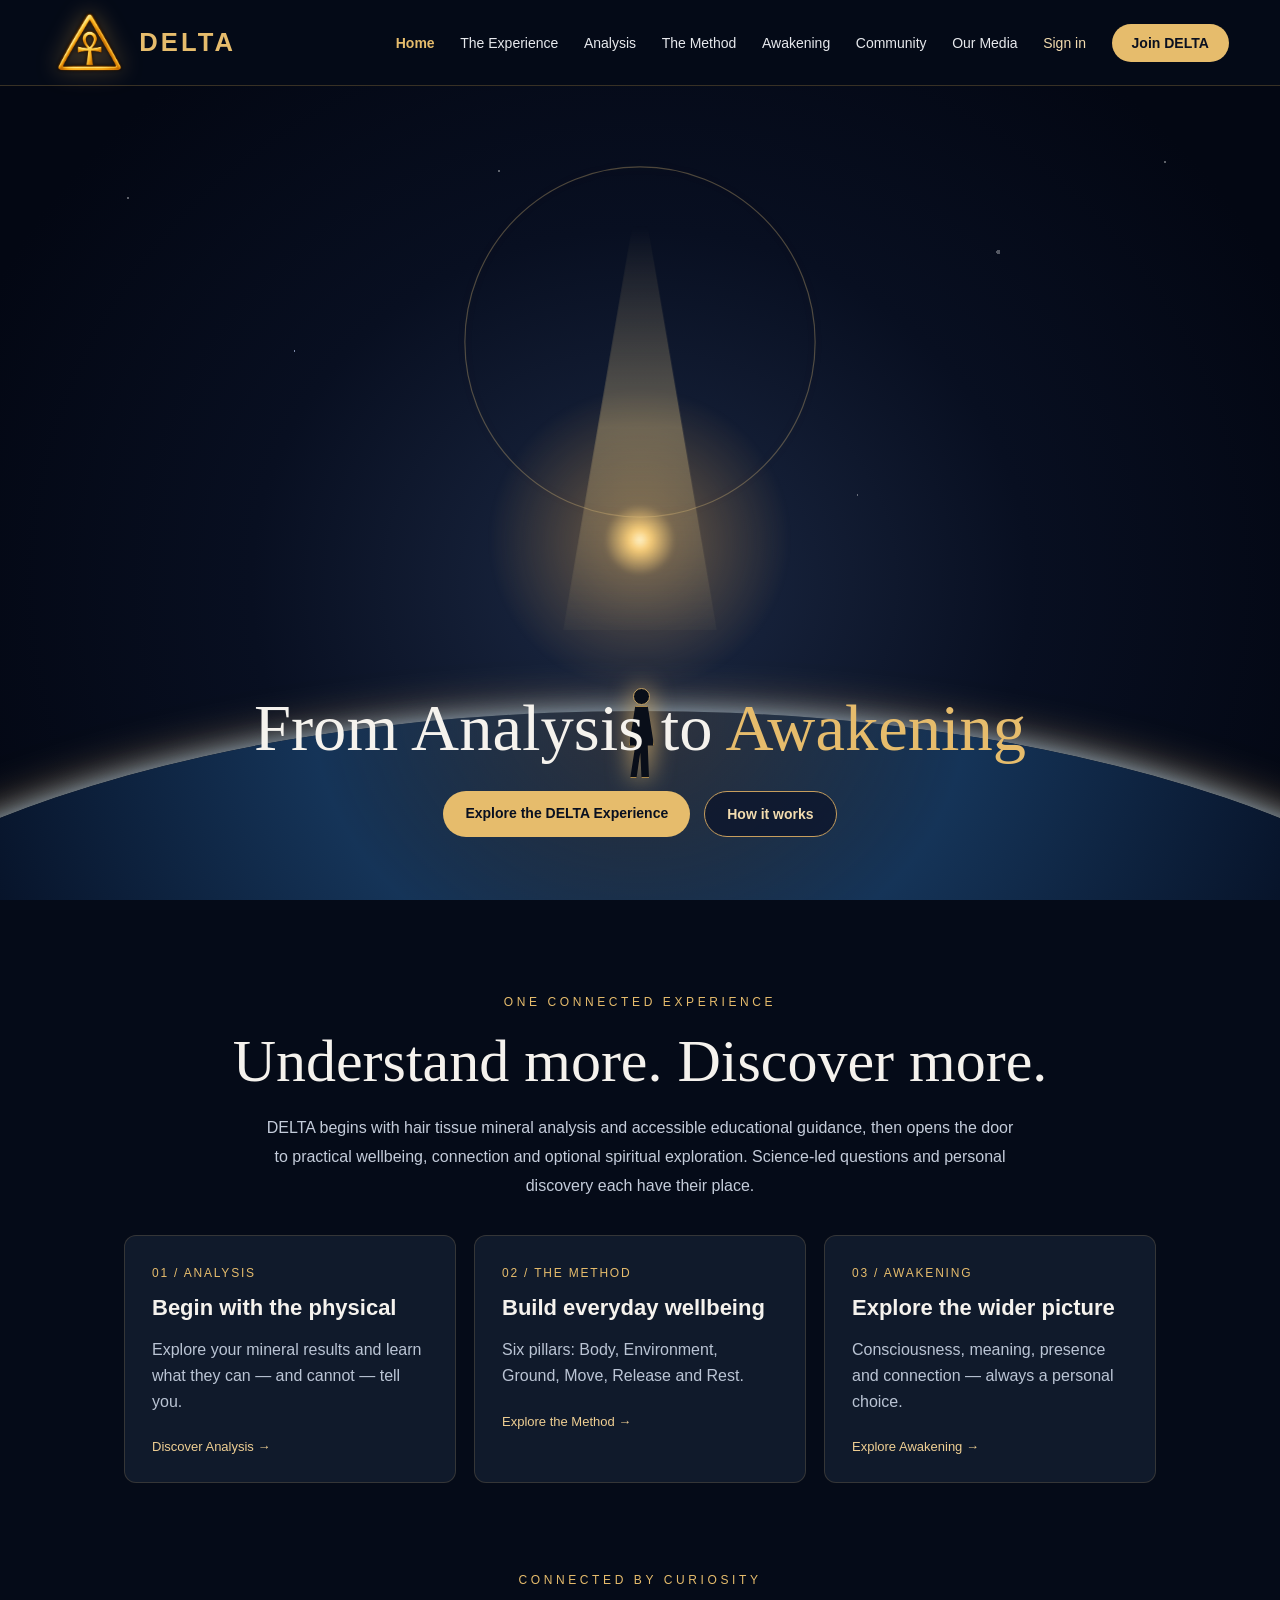
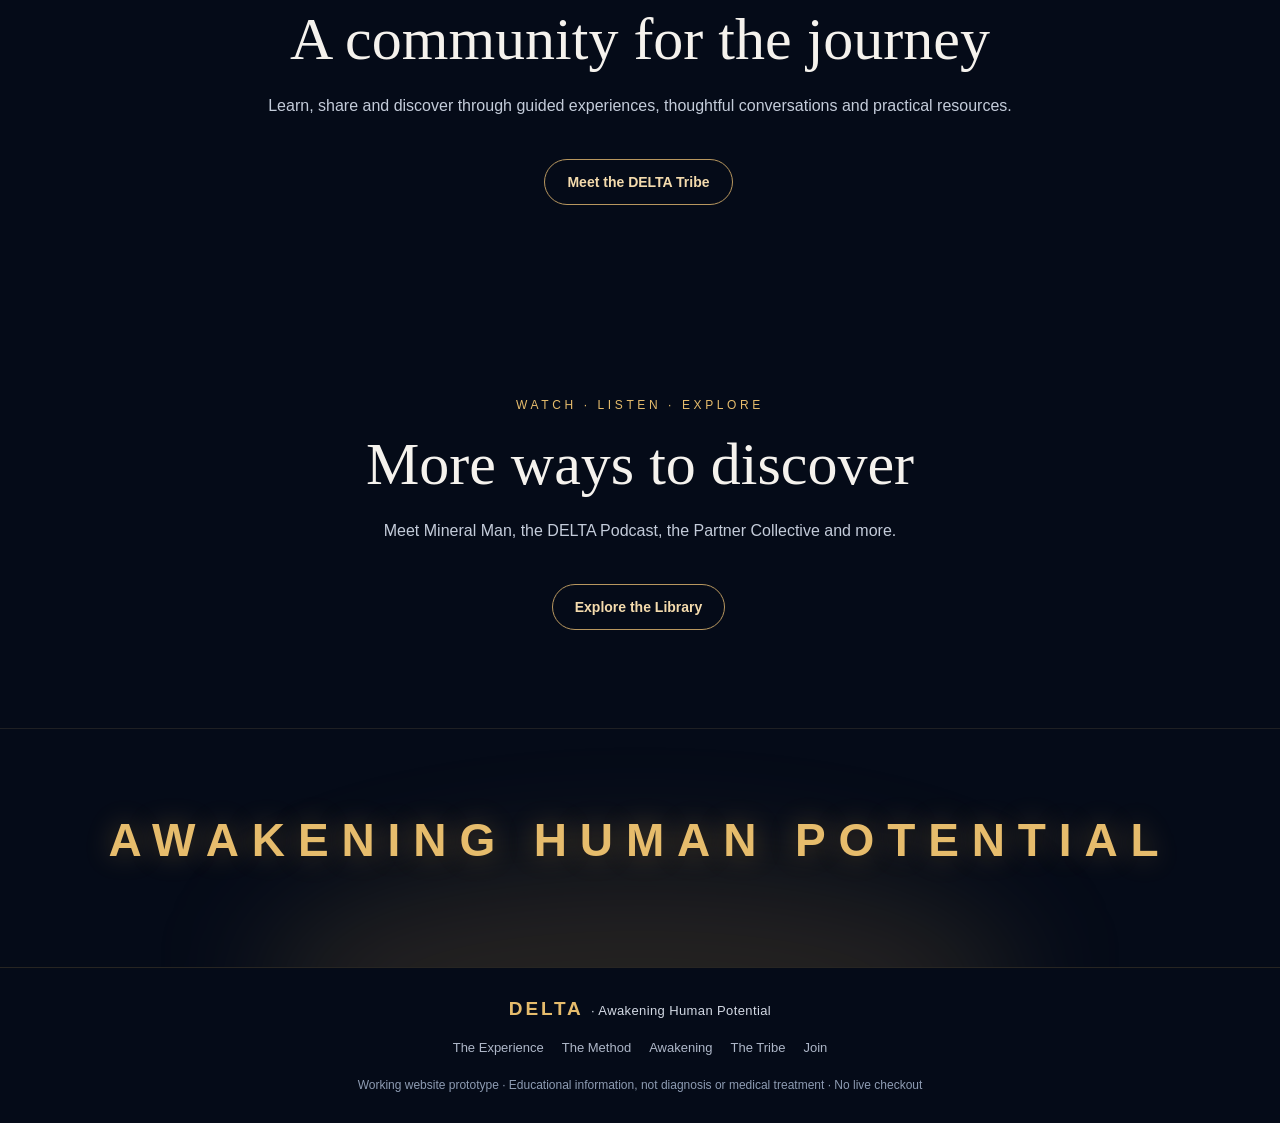
==== commit 56d42e9b: "Update front end: Our Media in the menu Co-Authored-By: Claude Opus 5.5 <noreply@anthropic.com> Clau" ====
--- a/index.html
+++ b/index.html
@@ -76,7 +76,7 @@
 
 
 
-</style></head><body><header class="site-header"><a class="brand" href="#/home" aria-label="DELTA home"><img src="[data-uri]" alt="DELTA gold ankh emblem" class="brandLogo"><span class="brandText">DELTA</span></a><button class="menu" type="button" aria-label="Toggle menu" aria-expanded="false">☰ Menu</button><nav aria-label="Main navigation"><a href="#/home" data-route="home">Home</a><a href="#/experience" data-route="experience">The Experience</a><a href="#/analysis" data-route="analysis">Analysis</a><a href="#/method" data-route="method">The Method</a><a href="#/awakening" data-route="awakening">Awakening</a><a href="#/community" data-route="community">Community</a><a href="#/explore" data-route="explore">Explore</a><a class="signin" href="app/#/login">Sign in</a><a class="join" href="#/join" data-route="join">Join DELTA</a></nav></header><main id="mainContent"><div class="routeHome" id="page-home" data-page="home"><section aria-label="DELTA cinematic introduction" class="hero" id="home"><div class="stars"></div><div class="sun"></div><div class="planet"></div><div class="beam"></div><svg aria-hidden="true" class="flower" viewbox="-115 -115 230 230"><circle r="106"></circle></svg><div aria-hidden="true" class="person"></div><div class="intro"><strong>DELTA</strong><small>ANALYSIS · INTELLIGENCE · METHOD</small></div><div class="heroCopy"><h1>From Analysis to <em>Awakening</em></h1><p>Awakening Human Potential</p><div class="actions"><a href="#/experience">Explore the DELTA Experience</a><a href="#/analysis">How it works</a></div></div><div class="controls"><button aria-label="Skip cinematic introduction" onclick="skipIntro()">Skip intro</button></div></section>
+</style></head><body><header class="site-header"><a class="brand" href="#/home" aria-label="DELTA home"><img src="[data-uri]" alt="DELTA gold ankh emblem" class="brandLogo"><span class="brandText">DELTA</span></a><button class="menu" type="button" aria-label="Toggle menu" aria-expanded="false">☰ Menu</button><nav aria-label="Main navigation"><a href="#/home" data-route="home">Home</a><a href="#/experience" data-route="experience">The Experience</a><a href="#/analysis" data-route="analysis">Analysis</a><a href="#/method" data-route="method">The Method</a><a href="#/awakening" data-route="awakening">Awakening</a><a href="#/community" data-route="community">Community</a><a href="#/explore" data-route="explore">Our Media</a><a class="signin" href="app/#/login">Sign in</a><a class="join" href="#/join" data-route="join">Join DELTA</a></nav></header><main id="mainContent"><div class="routeHome" id="page-home" data-page="home"><section aria-label="DELTA cinematic introduction" class="hero" id="home"><div class="stars"></div><div class="sun"></div><div class="planet"></div><div class="beam"></div><svg aria-hidden="true" class="flower" viewbox="-115 -115 230 230"><circle r="106"></circle></svg><div aria-hidden="true" class="person"></div><div class="intro"><strong>DELTA</strong><small>ANALYSIS · INTELLIGENCE · METHOD</small></div><div class="heroCopy"><h1>From Analysis to <em>Awakening</em></h1><p>Awakening Human Potential</p><div class="actions"><a href="#/experience">Explore the DELTA Experience</a><a href="#/analysis">How it works</a></div></div><div class="controls"><button aria-label="Skip cinematic introduction" onclick="skipIntro()">Skip intro</button></div></section>
 <section class="section discover"><div class="eyebrow">ONE CONNECTED EXPERIENCE</div><h2>Understand more. Discover more.</h2><p>DELTA begins with hair tissue mineral analysis and accessible educational guidance, then opens the door to practical wellbeing, connection and optional spiritual exploration. Science-led questions and personal discovery each have their place.</p><div class="cards"><a class="card homeCard" href="#/analysis"><span>01 / ANALYSIS</span><h3>Begin with the physical</h3><p>Explore your mineral results and learn what they can — and cannot — tell you.</p><span class="cardArrow">Discover Analysis →</span></a><a class="card homeCard" href="#/method"><span>02 / THE METHOD</span><h3>Build everyday wellbeing</h3><p>Six pillars: Body, Environment, Ground, Move, Release and Rest.</p><span class="cardArrow">Explore the Method →</span></a><a class="card homeCard" href="#/awakening"><span>03 / AWAKENING</span><h3>Explore the wider picture</h3><p>Consciousness, meaning, presence and connection — always a personal choice.</p><span class="cardArrow">Explore Awakening →</span></a></div></section>
 <section class="section"><div class="eyebrow">CONNECTED BY CURIOSITY</div><h2>A community for the journey</h2><p>Learn, share and discover through guided experiences, thoughtful conversations and practical resources.</p><a class="btn btnGhost" href="#/community">Meet the DELTA Tribe</a></section>
 <section class="section"><div class="eyebrow">WATCH · LISTEN · EXPLORE</div><h2>More ways to discover</h2><p>Meet Mineral Man, the DELTA Podcast, the Partner Collective and more.</p><a class="btn btnGhost" href="#/explore">Explore the Library</a></section><section class="potential" aria-label="Awakening Human Potential"><div class="potGlow" aria-hidden="true"></div><p>AWAKENING HUMAN POTENTIAL</p></section></div><section class="routePage " id="page-experience" data-page="experience" hidden><div class="interiorHero"><div class="interiorGlow"></div><div class="eyebrow">THE COMPLETE DELTA EXPERIENCE</div><h1>The Experience</h1><p class="subtitle">One starting point. Six months of exploration. An entire world of learning.</p></div><div class="pageMain"><section class="contentSection"><div class="eyebrow">HOW THE JOURNEY WORKS</div><h2>From insight to everyday action</h2><p>Real change begins with greater understanding. The DELTA Experience starts with a hair tissue mineral analysis (HTMA) test, followed by an accessible Mineral Intelligence explanation and a proposed personalised nutrition and supplement programme, subject to appropriate health and safety screening.</p><p>Then the journey opens up: six pillars of practical wellbeing, video teachings, guided techniques, Awakening, laughter, conversations and a supportive community — all within one integrated experience.</p></section><section class="contentSection"><div class="eyebrow">THE PATH</div><h2>Six clear steps</h2><div class="journey"><div class="journeyStep"><span>01</span><div><h3>Begin your DELTA Experience</h3><p>Purchase the complete experience and receive clear sample instructions.</p></div></div><div class="journeyStep"><span>02</span><div><h3>Complete your mineral test</h3><p>Return your sample to the laboratory and follow its progress.</p></div></div><div class="journeyStep"><span>03</span><div><h3>Discover your results</h3><p>Access the original laboratory report and an understandable Mineral Intelligence summary.</p></div></div><div class="journeyStep"><span>04</span><div><h3>Receive your proposed programme</h3><p>Review personalised nutrition and supplement guidance after safety screening; flagged cases require qualified review.</p></div></div><div class="journeyStep"><span>05</span><div><h3>Explore the full platform</h3><p>Use the Method, Awakening, podcast, Mineral Man, LAUGHOLOGY and community at your own pace.</p></div></div><div class="journeyStep"><span>06</span><div><h3>Choose how to continue</h3><p>Each qualifying test purchase extends platform access by a further six months; retesting is optional and not medically required for everyone.</p></div></div></div></section><section class="contentSection"><div class="eyebrow">WHAT IS INCLUDED</div><h2>One purchase. All areas of DELTA.</h2><div class="featureGrid gridThree"><article class="featureCard"><div class="cardKicker">THE PHYSICAL START</div><h3>HTMA + Mineral Intelligence</h3><p>An original lab report, an accessible explanation of measured minerals, and a proposed supplement programme with safeguards.</p></article><article class="featureCard"><div class="cardKicker">THE PRACTICAL PATH</div><h3>The Six-Pillar Method</h3><p>BODY, ENVIRONMENT, GROUND, MOVE, RELEASE and REST — lessons, videos and daily practices.</p><a class="btn btnGhost" href="#/method">Explore the Method</a></article><article class="featureCard"><div class="cardKicker">BEYOND THE PHYSICAL</div><h3>Awakening + Tribe</h3><p>Explore consciousness and connection through optional experiences, guided content and moderated discussions.</p><a class="btn btnGhost" href="#/awakening">Explore Awakening</a></article><article class="featureCard"><div class="cardKicker">SUPPORT ALONG THE WAY</div><h3>Mineral Man + Friends</h3><p>Videos, podcast discussions, laughter and partner resources to keep you learning.</p><a class="btn btnGhost" href="#/explore">Meet the Guides</a></article><article class="featureCard"><div class="cardKicker">YOUR PACE</div><h3>Six months full access</h3><p>Your purchase includes six months of member access. A new qualifying test extends access by six months, with no separate recurring membership fee.</p></article><article class="featureCard"><div class="cardKicker">YOUR CHOICE</div><h3>Optional voice-note upgrade</h3><p>You may purchase personal practitioner audio commentary; it is not required for the standard package.</p></article></div></section><div class="ctaBand"><h2>Ready to begin your journey?</h2><p>Start with physical information. Discover the wider DELTA world.</p><div class="buttonRow"><a class="btn " href="#/join">See how to join</a><a class="btn btnGhost" href="#/analysis">Understand the analysis</a></div></div></div></section><section class="routePage " id="page-analysis" data-page="analysis" hidden><div class="interiorHero"><div class="interiorGlow"></div><div class="eyebrow">ANALYSIS · INTELLIGENCE</div><h1>Analysis</h1><p class="subtitle">A practical physical starting point — with clarity about what a mineral test can and cannot tell you.</p></div><div class="pageMain"><section class="contentSection"><div class="eyebrow">THE STARTING POINT</div><h2>Listen to the information your body can offer</h2><p>Hair Tissue Mineral Analysis (HTMA) measures certain minerals and elements in a hair sample. DELTA uses this information as one part of a wider wellbeing conversation, alongside your intake information, lifestyle and nutritional needs.</p><p>Your original laboratory results are presented with a clear educational summary so you can better understand the measured values and explore appropriate next steps.</p><p><strong>Important:</strong> HTMA is not a stand-alone medical diagnostic test. Hair mineral patterns do not reliably reveal personality traits, spiritual states or levels of consciousness.</p></section><section class="contentSection"><div class="eyebrow">MINERAL INTELLIGENCE</div><h2>Understanding, not overwhelm</h2><div class="featureGrid gridThree"><article class="featureCard"><div class="cardKicker">01 / MEASURE</div><h3>Your laboratory report</h3><p>See the minerals measured in your sample, together with the lab’s reference information.</p></article><article class="featureCard"><div class="cardKicker">02 / EXPLAIN</div><h3>Your plain-English summary</h3><p>Accessible commentary and educational resources explain relevant terms and limitations.</p></article><article class="featureCard"><div class="cardKicker">03 / SUPPORT</div><h3>Your proposed programme</h3><p>Personalised nutrition and supplement guidance is prepared according to defined rules and safety checks.</p></article></div></section><section class="contentSection"><div class="eyebrow">PERSONALISED AND RESPONSIBLE</div><h2>Safety is part of the experience</h2><p>Before personalised supplement guidance is issued, DELTA considers relevant health history, medicines, pregnancy and other contraindications. Results or situations requiring professional judgement are referred for review.</p><p>We also offer an optional paid practitioner voice note if you want individual commentary on your results.</p></section><div class="ctaBand"><h2>Analysis is the beginning, not the destination.</h2><p>The next step is learning how to put wellbeing principles into everyday life.</p><div class="buttonRow"><a class="btn " href="#/method">Discover the DELTA Method</a><a class="btn btnGhost" href="#/experience">Explore the full Experience</a></div></div></div></section><section class="routePage " id="page-method" data-page="method" hidden><div class="interiorHero"><div class="interiorGlow"></div><div class="eyebrow">THE SIX DELTA PILLARS</div><h1>The Method</h1><p class="subtitle">A grounded, practical approach to everyday wellbeing — taught through videos, guidance and simple repeatable practices.</p></div><div class="pageMain"><section class="contentSection"><div class="eyebrow">ONE CONNECTED APPROACH</div><h2>Six pillars. One evolving practice.</h2><p>The DELTA Method is not about doing everything at once. It is an invitation to develop stronger everyday foundations, one practical step at a time. Each pillar offers short teaching videos, guided practices and material you can return to as you grow.</p></section><div class="pillarGrid"><article class="pillarCard"><div class="pillarNo">01 <span>DELTA METHOD</span></div><h2>BODY</h2><h3>Nourish & Strengthen</h3><p class="pillarQuote">Give your body the nourishment, hydration and support it needs to build a stronger foundation.</p><p class="pillarFine">Nutrition, hydration, appropriate supplement guidance, warm-to-cool showers and optional sauna education.</p></article><article class="pillarCard"><div class="pillarNo">02 <span>DELTA METHOD</span></div><h2>ENVIRONMENT</h2><h3>Create Better Spaces</h3><p class="pillarQuote">Make your home, surroundings and relationships places that support greater clarity and wellbeing.</p><p class="pillarFine">Healthy indoor spaces, ventilation, damp and mould awareness, boundaries and supportive social environments.</p></article><article class="pillarCard"><div class="pillarNo">03 <span>DELTA METHOD</span></div><h2>GROUND</h2><h3>Reconnect with Yourself and Nature</h3><p class="pillarQuote">Step out of the noise, reconnect with nature and rediscover the power of being present.</p><p class="pillarFine">Time outdoors, mindful attention, digital quiet, grounding practices and DELTA Energy Circuit visualisation.</p></article><article class="pillarCard"><div class="pillarNo">04 <span>DELTA METHOD</span></div><h2>MOVE</h2><h3>Build Strength & Get the Energy Moving</h3><p class="pillarQuote">Move in ways that build strength, free up energy and make you feel more alive in your body.</p><p class="pillarFine">Walking, strength, mobility, posture, Qigong, stretching and enjoyable movement.</p></article><article class="pillarCard"><div class="pillarNo">05 <span>DELTA METHOD</span></div><h2>RELEASE</h2><h3>Feel, Express & Let Go</h3><p class="pillarQuote">Create space to notice emotions, soften tension, express yourself and welcome laughter back in.</p><p class="pillarFine">Gentle emotional reflection, Body Tension Release, Stillness Technique and LAUGHOLOGY.</p></article><article class="pillarCard"><div class="pillarNo">06 <span>DELTA METHOD</span></div><h2>REST</h2><h3>Restore & Renew</h3><p class="pillarQuote">Give yourself permission to slow down so that rest, recovery and inner stillness become part of everyday life.</p><p class="pillarFine">Sleep routines, breathing, relaxation, massage and restorative practices.</p></article></div><section class="contentSection"><div class="eyebrow">HOW IT FITS TOGETHER</div><h2>Your personal starting point</h2><p>Body, environment, nature, movement, emotional release and rest influence daily experience in different ways. DELTA brings practical learning together in one place, while recognising that people have different needs and circumstances.</p><p>Our guided practices are educational and optional. They do not replace appropriate medical or mental-health care.</p></section><div class="ctaBand"><h2>Physical foundations. Broader possibilities.</h2><p>The Method provides everyday practices. Awakening opens an optional door to deeper questions.</p><div class="buttonRow"><a class="btn " href="#/awakening">Explore Awakening</a><a class="btn btnGhost" href="#/experience">The DELTA Experience</a></div></div></div></section><section class="routePage " id="page-awakening" data-page="awakening" hidden><div class="interiorHero"><div class="interiorGlow"></div><div class="eyebrow">CONSCIOUSNESS · CONNECTION · CURIOSITY</div><h1>Awakening</h1><p class="subtitle">Looking beyond the everyday to explore what it might mean to live with greater awareness.</p></div><div class="pageMain"><section class="contentSection"><div class="eyebrow">WHY WE EXIST</div><h2>A more conscious world begins with us</h2><p>We live in an extraordinary age. Technology can connect us to knowledge and opportunity, yet constant distraction and life behind screens can also leave us feeling far apart — from nature, from each other and from ourselves.</p><p>At DELTA, we believe our future needs more than technological progress. It also needs compassion, presence, thoughtful choices and a deeper sense of human connection.</p><p>Our vision is to help grow a community of people who care for their physical foundations while remaining curious about consciousness, meaning and the bigger picture of human life.</p></section><section class="contentSection"><div class="eyebrow">EXPLORATION, NOT DOGMA</div><h2>Your path is your own</h2><div class="featureGrid gridThree"><article class="featureCard"><div class="cardKicker">AWARENESS</div><h3>Consciousness & Presence</h3><p>Explore ideas, questions and practices that invite greater attention to the present moment.</p></article><article class="featureCard"><div class="cardKicker">CONNECTION</div><h3>Nature & Other People</h3><p>Find ways to spend less time in the noise and more time connecting with the world around you.</p></article><article class="featureCard"><div class="cardKicker">PRACTICE</div><h3>Stillness & Reflection</h3><p>Guided experiences, mindfulness, visualisations and journalling, always by choice.</p></article></div></section><section class="contentSection"><div class="eyebrow">THE DELTA VIEW</div><h2>From physical support to inner exploration</h2><p>Nutrition, movement, supportive environments and rest may help people create space for reflection and personal growth. Spiritual awakening, however, is an individual experience — not an outcome that a mineral test or programme can measure or guarantee.</p><p>You do not have to share any particular belief to belong here. DELTA welcomes thoughtful questions and differing perspectives.</p></section><div class="ctaBand"><h2>Raise awareness. Deepen connection.</h2><p>Join people who want to contribute to a more caring, conscious and connected world.</p><div class="buttonRow"><a class="btn " href="#/community">Meet the DELTA Tribe</a><a class="btn btnGhost" href="#/method">Explore the Method</a></div></div></div></section><section class="routePage " id="page-community" data-page="community" hidden><div class="interiorHero"><div class="interiorGlow"></div><div class="eyebrow">THE DELTA TRIBE</div><h1>Community</h1><p class="subtitle">You can be curious, grow and learn without travelling alone.</p></div><div class="pageMain"><section class="contentSection"><div class="eyebrow">BELONGING</div><h2>Find your people</h2><p>Many people start a journey of personal change without knowing anyone who shares their interests. The DELTA Tribe is a place to connect with others exploring practical wellbeing, personal growth and consciousness.</p><p>Share ideas. Ask questions. Celebrate small steps. Hear other perspectives. Offer encouragement and enjoy the journey — without pressure to think or feel the same way.</p></section><section class="contentSection"><div class="eyebrow">THE PEOPLE</div><h2>Become a DELTA Being</h2><div class="featureGrid gridThree"><article class="featureCard"><div class="cardKicker">LEARN</div><h3>Curious minds</h3><p>Members who ask questions, listen and keep an open mind.</p></article><article class="featureCard"><div class="cardKicker">CONNECT</div><h3>Shared experiences</h3><p>Thoughtful, moderated conversations around the Method and Awakening.</p></article><article class="featureCard"><div class="cardKicker">GROW</div><h3>Positive everyday choices</h3><p>A movement built through practical action, kindness and meaningful connection.</p></article></div></section><section class="contentSection"><div class="eyebrow">DELTA BEINGS</div><h2>A movement, not a label you have to earn</h2><p>We call members of this growing movement <strong>DELTA Beings</strong>: people choosing to live with more curiosity, responsibility and connection. There is no initiation, prescribed belief or required spiritual experience.</p><p>The private community is moderated. Personal health information should be handled carefully, and peer discussion is not a substitute for professional care.</p></section><div class="ctaBand"><h2>Join the movement. Find your tribe.</h2><p>You don’t need all the answers to begin.</p><div class="buttonRow"><a class="btn " href="#/join">Become a DELTA Being</a><a class="btn btnGhost" href="app/#/centre">Visit the Community Centre</a><a class="btn btnGhost" href="#/awakening">Discover Awakening</a></div></div></div></section><section class="routePage " id="page-explore" data-page="explore" hidden><div class="interiorHero"><div class="interiorGlow"></div><div class="eyebrow">LEARN · WATCH · LISTEN · LAUGH</div><h1>Explore</h1><p class="subtitle">Practical teaching, energising conversations and lighter moments — all part of the journey.</p></div><div class="pageMain"><section class="contentSection"><div class="eyebrow">MEET THE GUIDES</div><h2>Mineral Man & Friends</h2><p>Meet Mineral Man and friends — your companions on the DELTA journey. Through approachable videos, demonstrations and conversations, we unpack mineral information, the six pillars and ways to put new learning into practice.</p><p>Some guidance is general education; individual health decisions must still consider personal circumstances and, when appropriate, professional advice.</p></section><section class="contentSection"><div class="eyebrow">YOUR CONTENT WORLD</div><h2>Explore all the ways to learn</h2><div class="featureGrid gridThree"><article class="featureCard"><div class="cardKicker">WATCH</div><h3>Meet Mineral Man</h3><p>Founder-led teaching videos explaining mineral analysis, nutrition, everyday practice and common questions.</p></article><article class="featureCard"><div class="cardKicker">LISTEN</div><h3>The DELTA Podcast</h3><p>Mineral education, consciousness, personal stories, interviews and conversations about living differently.</p></article><article class="featureCard"><div class="cardKicker">LAUGH</div><h3>LAUGHOLOGY</h3><p>Daily jokes, funny videos and member-shared laughter — a lighter side of emotional release and connection.</p></article><article class="featureCard"><div class="cardKicker">DISCOVER</div><h3>The Partner Collective</h3><p>Curated books, products and third-party resources. Affiliate relationships and sponsored placements are disclosed.</p></article><article class="featureCard"><div class="cardKicker">PRACTISE</div><h3>Guided Experiences</h3><p>Short demonstrations, movement lessons, mindfulness and reflection to explore at your own pace.</p></article><article class="featureCard"><div class="cardKicker">CONNECT</div><h3>Member Discussions</h3><p>Topic-based conversations and opportunities to share questions and encourage one another.</p></article></div></section><section class="contentSection"><div class="eyebrow">A NOTE ON CONTENT</div><h2>Built to be useful, not overwhelming</h2><p>DELTA is designed for self-paced exploration: videos and recordings you can return to, searchable learning resources and community support. The full library is included with active access to the DELTA Experience; specific releases may roll out in stages.</p></section><div class="ctaBand"><h2>Keep learning. Keep laughing. Keep connecting.</h2><p>Your first six months of learning begins with the complete DELTA Experience.</p><div class="buttonRow"><a class="btn " href="#/experience">Explore the Experience</a><a class="btn btnGhost" href="app/#/mineral-man">Watch Meet Mineral Man</a><a class="btn btnGhost" href="app/#/podcast">The DELTA Podcast</a><a class="btn btnGhost" href="#/community">Meet the Tribe</a></div></div></div></section><section class="routePage " id="page-join" data-page="join" hidden><div class="interiorHero"><div class="interiorGlow"></div><div class="eyebrow">JOIN THE MOVEMENT</div><h1>Join DELTA</h1><p class="subtitle">A physical starting point. A lifetime of things worth exploring.</p></div><div class="pageMain"><section class="contentSection joinNow" id="create-account"><div class="eyebrow">CREATE YOUR ACCOUNT</div><h2>Begin in one tap</h2><p>Sign up with your Google or Apple account, or register with your email address.</p><div class="joinChoices"><a class="jc google" href="app/#/register?via=google"><svg viewBox="0 0 24 24" aria-hidden="true"><path fill="#EA4335" d="M12 10.2v3.9h5.5c-.2 1.3-1.6 3.9-5.5 3.9-3.3 0-6-2.7-6-6.1s2.7-6.1 6-6.1c1.9 0 3.1.8 3.8 1.5l2.6-2.5C16.8 3.3 14.6 2.3 12 2.3 6.7 2.3 2.4 6.6 2.4 11.9S6.7 21.5 12 21.5c6.9 0 9.2-4.9 9.2-7.3 0-.5-.1-.9-.1-1.3H12z"/></svg><span>Continue with Google</span></a><a class="jc apple" href="app/#/register?via=apple"><svg viewBox="0 0 24 24" aria-hidden="true"><path fill="currentColor" d="M16.4 12.7c0-2.5 2-3.7 2.1-3.8-1.2-1.7-3-1.9-3.6-2-1.5-.2-3 .9-3.8.9-.8 0-2-.9-3.3-.9-1.7 0-3.3 1-4.2 2.5-1.8 3.1-.5 7.7 1.3 10.2.9 1.2 1.9 2.6 3.2 2.6 1.3-.1 1.8-.8 3.3-.8s2 .8 3.3.8c1.4 0 2.3-1.3 3.1-2.5 1-1.4 1.4-2.8 1.4-2.9-.1 0-2.8-1-2.8-4.1zM14 5.3c.7-.8 1.2-2 1-3.1-1 0-2.2.7-2.9 1.5-.6.7-1.2 1.9-1 3 1.1.1 2.2-.6 2.9-1.4z"/></svg><span>Continue with Apple</span></a><a class="jc email" href="app/#/register?via=email"><svg viewBox="0 0 24 24" aria-hidden="true"><path fill="currentColor" d="M3 5.5A2.5 2.5 0 0 1 5.5 3h13A2.5 2.5 0 0 1 21 5.5v13a2.5 2.5 0 0 1-2.5 2.5h-13A2.5 2.5 0 0 1 3 18.5v-13zm2.3.4 6.7 5.3 6.7-5.3H5.3zM19 7.6l-7 5.5-7-5.5v10.9c0 .3.2.5.5.5h13c.3 0 .5-.2.5-.5V7.6z"/></svg><span>Register with email</span></a></div><p class="joinSmall">Already a member? <a href="app/#/login">Sign in</a></p></section><section class="contentSection"><div class="eyebrow">THE DELTA EXPERIENCE</div><h2>One integrated way in</h2><p>Your entry to DELTA includes a qualifying HTMA test, the original laboratory results, an understandable Mineral Intelligence summary, a proposed personalised nutrition and supplement programme subject to safety checks, and six months of full platform access.</p><p>There is <strong>no separate recurring membership fee</strong> in the planned model. Purchasing another qualifying test extends full access for another six months from the later of your existing expiry date or the purchase date. Retesting is a choice and is not presented as medically essential for everyone.</p></section><section class="contentSection"><div class="eyebrow">INCLUDED WITH YOUR PURCHASE</div><h2>The whole DELTA world</h2><div class="featureGrid gridTwo"><article class="featureCard"><div class="cardKicker">YOUR PHYSICAL START</div><h3>Mineral analysis</h3><p>Laboratory report and educational interpretation of measured minerals.</p></article><article class="featureCard"><div class="cardKicker">YOUR PROPOSED PROGRAMME</div><h3>Nutrition and supplements</h3><p>Personalised guidance following relevant screening and safety review.</p></article><article class="featureCard"><div class="cardKicker">YOUR DEVELOPMENT</div><h3>Method and Awakening</h3><p>All six pillars, guided learning and optional spiritual exploration.</p></article><article class="featureCard"><div class="cardKicker">YOUR PEOPLE</div><h3>Tribe + content library</h3><p>Community, Mineral Man, podcasts, LAUGHOLOGY and partner resources.</p></article></div></section><div class="notice"><strong>Preview notice:</strong> Accounts created here are part of a working demo: your details stay in your own browser, no real payments are taken and no health details are collected. Final price, eligibility details, fulfilment and checkout will be added when confirmed.</div><div class="ctaBand"><h2>Join the movement. Join the tribe.</h2><p>Become a DELTA Being — curious, connected and ready to begin.</p><div class="buttonRow"><a class="btn " href="#/experience">Learn how the Experience works</a><a class="btn btnGhost" href="#/analysis">Read about Analysis</a></div></div></div></section></main><dialog id="joinDialog" aria-labelledby="joinTitle"><button class="jdClose" type="button" aria-label="Close">×</button><div class="eyebrow">JOIN DELTA</div><h2 id="joinTitle">Create your account</h2><p>Choose how you'd like to sign up.</p><div class="joinChoices"><a class="jc google" href="app/#/register?via=google"><svg viewBox="0 0 24 24" aria-hidden="true"><path fill="#EA4335" d="M12 10.2v3.9h5.5c-.2 1.3-1.6 3.9-5.5 3.9-3.3 0-6-2.7-6-6.1s2.7-6.1 6-6.1c1.9 0 3.1.8 3.8 1.5l2.6-2.5C16.8 3.3 14.6 2.3 12 2.3 6.7 2.3 2.4 6.6 2.4 11.9S6.7 21.5 12 21.5c6.9 0 9.2-4.9 9.2-7.3 0-.5-.1-.9-.1-1.3H12z"/></svg><span>Continue with Google</span></a><a class="jc apple" href="app/#/register?via=apple"><svg viewBox="0 0 24 24" aria-hidden="true"><path fill="currentColor" d="M16.4 12.7c0-2.5 2-3.7 2.1-3.8-1.2-1.7-3-1.9-3.6-2-1.5-.2-3 .9-3.8.9-.8 0-2-.9-3.3-.9-1.7 0-3.3 1-4.2 2.5-1.8 3.1-.5 7.7 1.3 10.2.9 1.2 1.9 2.6 3.2 2.6 1.3-.1 1.8-.8 3.3-.8s2 .8 3.3.8c1.4 0 2.3-1.3 3.1-2.5 1-1.4 1.4-2.8 1.4-2.9-.1 0-2.8-1-2.8-4.1zM14 5.3c.7-.8 1.2-2 1-3.1-1 0-2.2.7-2.9 1.5-.6.7-1.2 1.9-1 3 1.1.1 2.2-.6 2.9-1.4z"/></svg><span>Continue with Apple</span></a><a class="jc email" href="app/#/register?via=email"><svg viewBox="0 0 24 24" aria-hidden="true"><path fill="currentColor" d="M3 5.5A2.5 2.5 0 0 1 5.5 3h13A2.5 2.5 0 0 1 21 5.5v13a2.5 2.5 0 0 1-2.5 2.5h-13A2.5 2.5 0 0 1 3 18.5v-13zm2.3.4 6.7 5.3 6.7-5.3H5.3zM19 7.6l-7 5.5-7-5.5v10.9c0 .3.2.5.5.5h13c.3 0 .5-.2.5-.5V7.6z"/></svg><span>Register with email</span></a></div><p class="joinSmall"><a href="#/join" data-join-info>Read about joining first</a> · Already a member? <a href="app/#/login">Sign in</a></p></dialog><footer class="foot"><div class="footerBrand">DELTA <span>· Awakening Human Potential</span></div><div class="footerLinks"><a href="#/experience">The Experience</a><a href="#/method">The Method</a><a href="#/awakening">Awakening</a><a href="#/community">The Tribe</a><a href="#/join">Join</a></div><small>Working website prototype · Educational information, not diagnosis or medical treatment · No live checkout</small></footer><script>
@@ -92,7 +92,7 @@
   pages.forEach(p=>p.hidden=p.dataset.page!==name);
   document.querySelectorAll('[data-route]').forEach(a=>a.setAttribute('aria-current',a.dataset.route===name?'page':'false'));
   nav.classList.remove('open');menu.setAttribute('aria-expanded','false');
-  document.title=(name==='home'?'From Analysis to Awakening':name==='join'?'Join DELTA':name[0].toUpperCase()+name.slice(1))+' | DELTA';
+  document.title=(name==='home'?'From Analysis to Awakening':name==='join'?'Join DELTA':name==='explore'?'Our Media':name[0].toUpperCase()+name.slice(1))+' | DELTA';
   window.scrollTo({top:0,behavior:'instant'});
   if(name==='home'&&(reduced||!firstRoute))skipIntro();
   firstRoute=false;
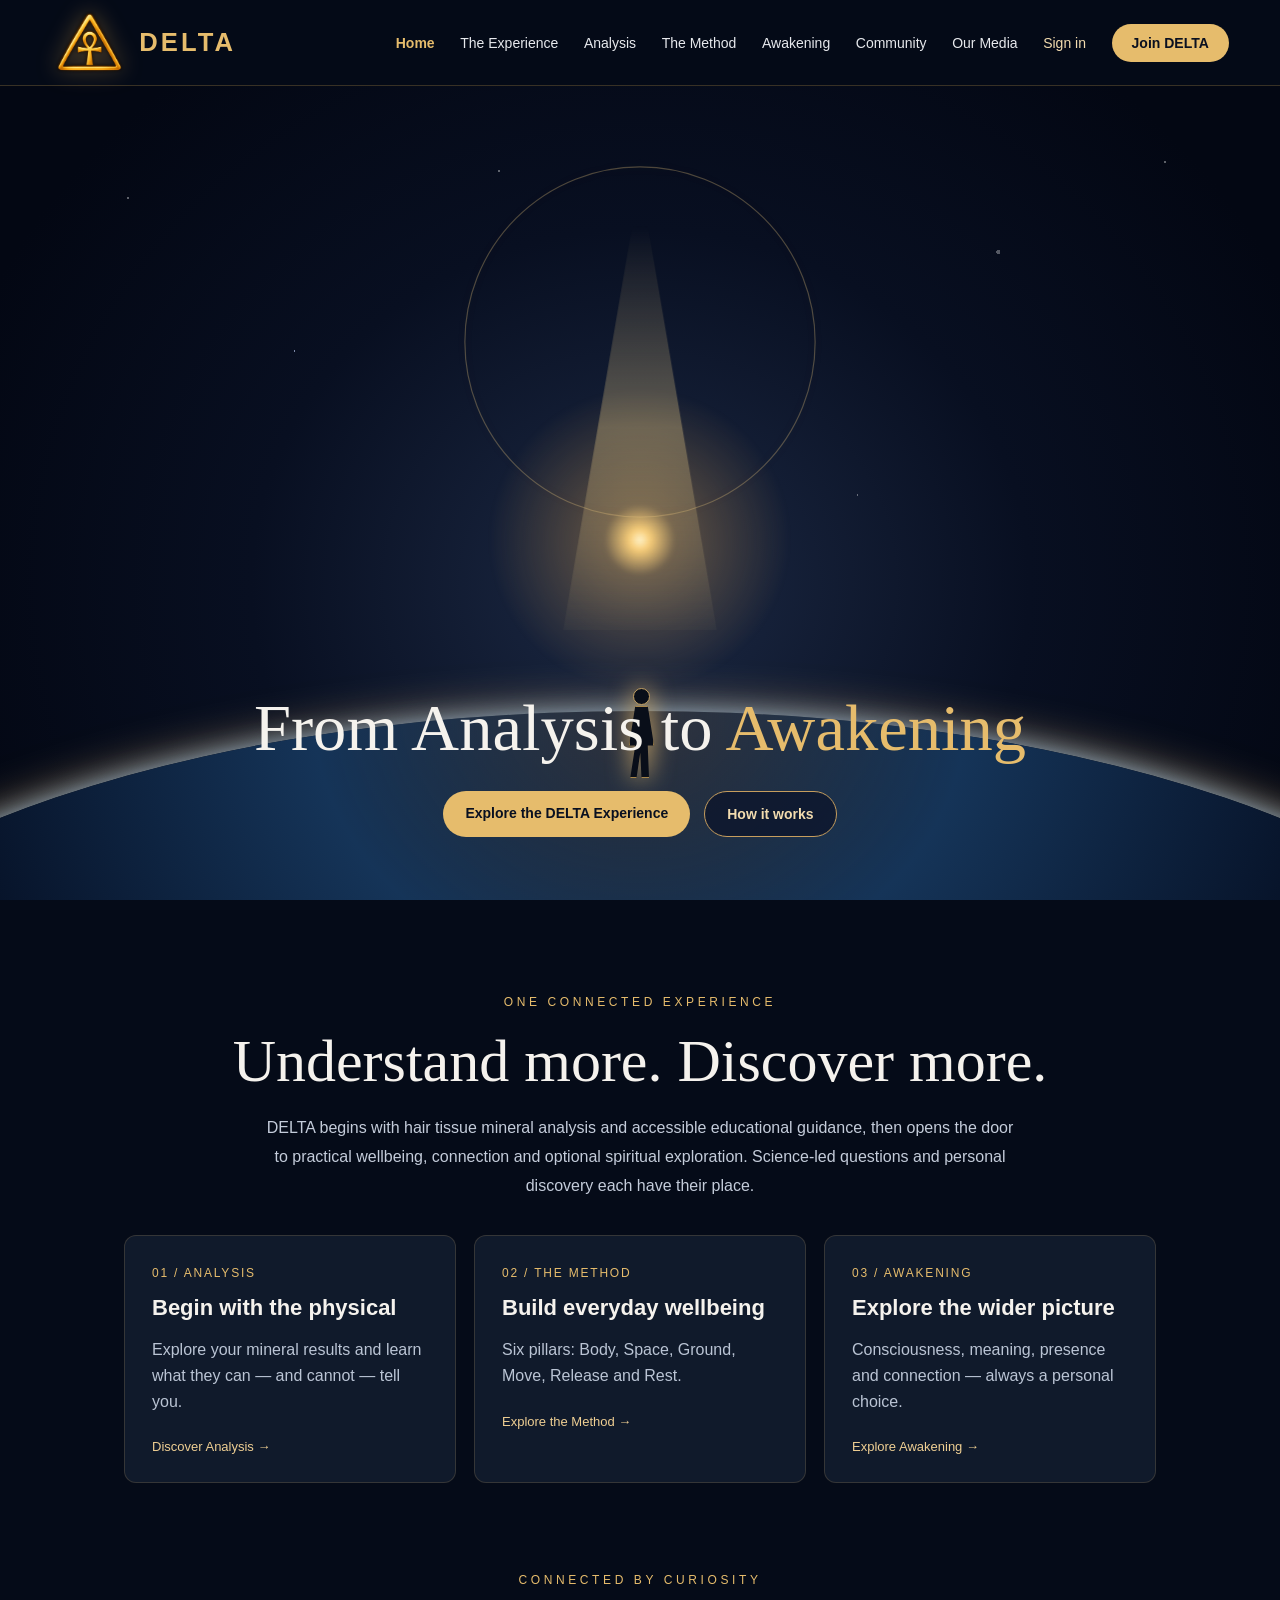
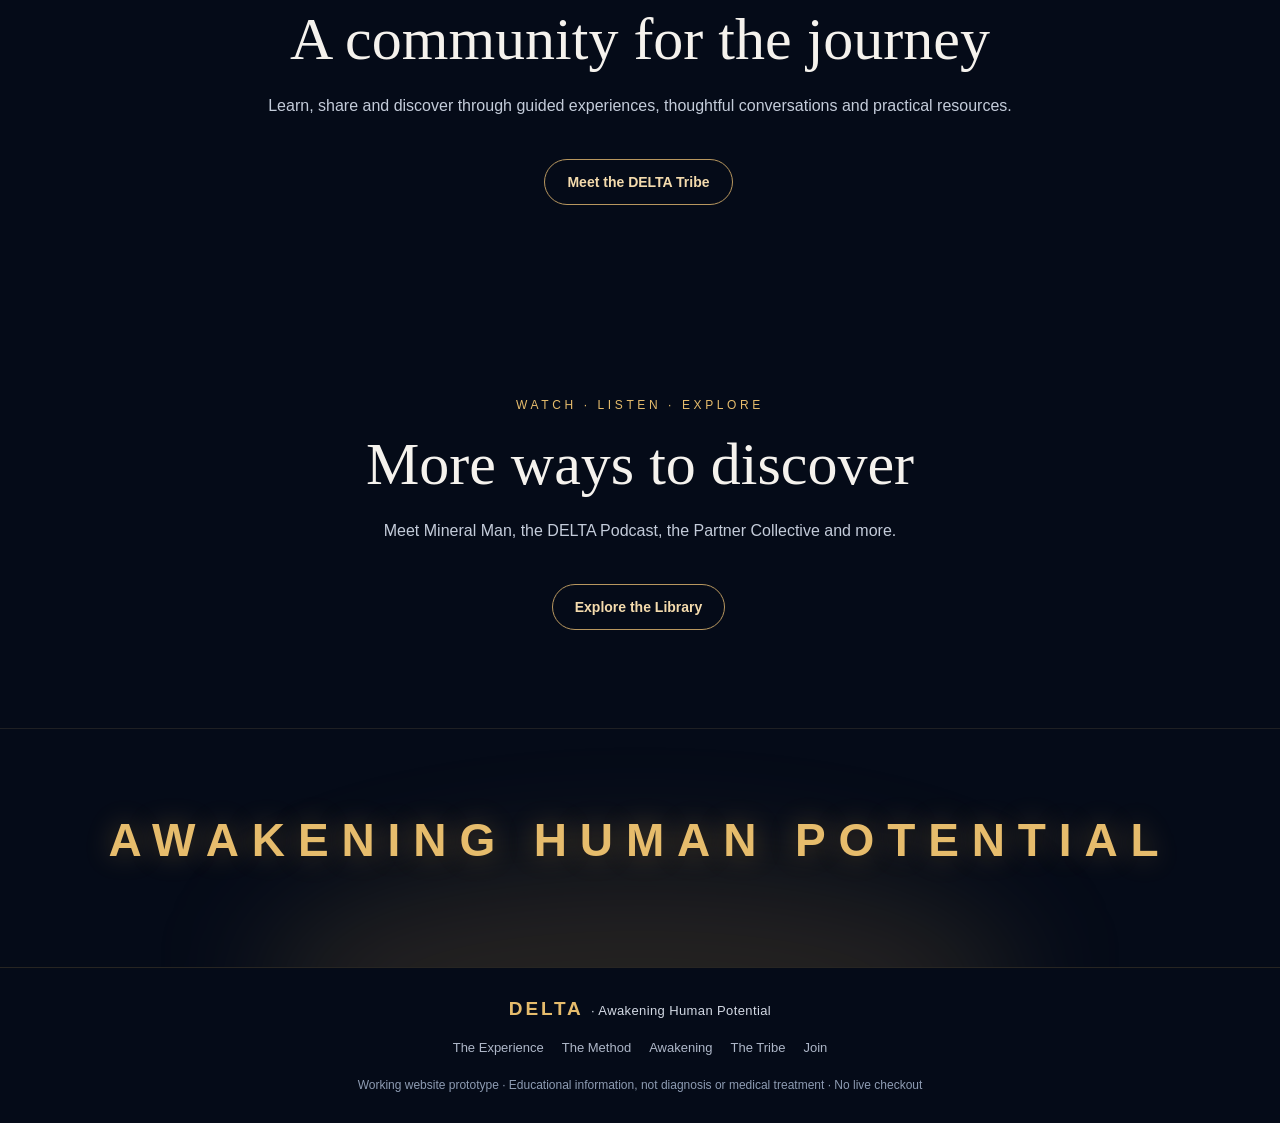
==== commit 95e8185d: "Update: pillar ENVIRONMENT renamed SPACE Co-Authored-By: Claude Opus 5.5 <noreply@anthropic.com> Cla" ====
--- a/index.html
+++ b/index.html
@@ -77,9 +77,9 @@
 
 
 </style></head><body><header class="site-header"><a class="brand" href="#/home" aria-label="DELTA home"><img src="[data-uri]" alt="DELTA gold ankh emblem" class="brandLogo"><span class="brandText">DELTA</span></a><button class="menu" type="button" aria-label="Toggle menu" aria-expanded="false">☰ Menu</button><nav aria-label="Main navigation"><a href="#/home" data-route="home">Home</a><a href="#/experience" data-route="experience">The Experience</a><a href="#/analysis" data-route="analysis">Analysis</a><a href="#/method" data-route="method">The Method</a><a href="#/awakening" data-route="awakening">Awakening</a><a href="#/community" data-route="community">Community</a><a href="#/explore" data-route="explore">Our Media</a><a class="signin" href="app/#/login">Sign in</a><a class="join" href="#/join" data-route="join">Join DELTA</a></nav></header><main id="mainContent"><div class="routeHome" id="page-home" data-page="home"><section aria-label="DELTA cinematic introduction" class="hero" id="home"><div class="stars"></div><div class="sun"></div><div class="planet"></div><div class="beam"></div><svg aria-hidden="true" class="flower" viewbox="-115 -115 230 230"><circle r="106"></circle></svg><div aria-hidden="true" class="person"></div><div class="intro"><strong>DELTA</strong><small>ANALYSIS · INTELLIGENCE · METHOD</small></div><div class="heroCopy"><h1>From Analysis to <em>Awakening</em></h1><p>Awakening Human Potential</p><div class="actions"><a href="#/experience">Explore the DELTA Experience</a><a href="#/analysis">How it works</a></div></div><div class="controls"><button aria-label="Skip cinematic introduction" onclick="skipIntro()">Skip intro</button></div></section>
-<section class="section discover"><div class="eyebrow">ONE CONNECTED EXPERIENCE</div><h2>Understand more. Discover more.</h2><p>DELTA begins with hair tissue mineral analysis and accessible educational guidance, then opens the door to practical wellbeing, connection and optional spiritual exploration. Science-led questions and personal discovery each have their place.</p><div class="cards"><a class="card homeCard" href="#/analysis"><span>01 / ANALYSIS</span><h3>Begin with the physical</h3><p>Explore your mineral results and learn what they can — and cannot — tell you.</p><span class="cardArrow">Discover Analysis →</span></a><a class="card homeCard" href="#/method"><span>02 / THE METHOD</span><h3>Build everyday wellbeing</h3><p>Six pillars: Body, Environment, Ground, Move, Release and Rest.</p><span class="cardArrow">Explore the Method →</span></a><a class="card homeCard" href="#/awakening"><span>03 / AWAKENING</span><h3>Explore the wider picture</h3><p>Consciousness, meaning, presence and connection — always a personal choice.</p><span class="cardArrow">Explore Awakening →</span></a></div></section>
+<section class="section discover"><div class="eyebrow">ONE CONNECTED EXPERIENCE</div><h2>Understand more. Discover more.</h2><p>DELTA begins with hair tissue mineral analysis and accessible educational guidance, then opens the door to practical wellbeing, connection and optional spiritual exploration. Science-led questions and personal discovery each have their place.</p><div class="cards"><a class="card homeCard" href="#/analysis"><span>01 / ANALYSIS</span><h3>Begin with the physical</h3><p>Explore your mineral results and learn what they can — and cannot — tell you.</p><span class="cardArrow">Discover Analysis →</span></a><a class="card homeCard" href="#/method"><span>02 / THE METHOD</span><h3>Build everyday wellbeing</h3><p>Six pillars: Body, Space, Ground, Move, Release and Rest.</p><span class="cardArrow">Explore the Method →</span></a><a class="card homeCard" href="#/awakening"><span>03 / AWAKENING</span><h3>Explore the wider picture</h3><p>Consciousness, meaning, presence and connection — always a personal choice.</p><span class="cardArrow">Explore Awakening →</span></a></div></section>
 <section class="section"><div class="eyebrow">CONNECTED BY CURIOSITY</div><h2>A community for the journey</h2><p>Learn, share and discover through guided experiences, thoughtful conversations and practical resources.</p><a class="btn btnGhost" href="#/community">Meet the DELTA Tribe</a></section>
-<section class="section"><div class="eyebrow">WATCH · LISTEN · EXPLORE</div><h2>More ways to discover</h2><p>Meet Mineral Man, the DELTA Podcast, the Partner Collective and more.</p><a class="btn btnGhost" href="#/explore">Explore the Library</a></section><section class="potential" aria-label="Awakening Human Potential"><div class="potGlow" aria-hidden="true"></div><p>AWAKENING HUMAN POTENTIAL</p></section></div><section class="routePage " id="page-experience" data-page="experience" hidden><div class="interiorHero"><div class="interiorGlow"></div><div class="eyebrow">THE COMPLETE DELTA EXPERIENCE</div><h1>The Experience</h1><p class="subtitle">One starting point. Six months of exploration. An entire world of learning.</p></div><div class="pageMain"><section class="contentSection"><div class="eyebrow">HOW THE JOURNEY WORKS</div><h2>From insight to everyday action</h2><p>Real change begins with greater understanding. The DELTA Experience starts with a hair tissue mineral analysis (HTMA) test, followed by an accessible Mineral Intelligence explanation and a proposed personalised nutrition and supplement programme, subject to appropriate health and safety screening.</p><p>Then the journey opens up: six pillars of practical wellbeing, video teachings, guided techniques, Awakening, laughter, conversations and a supportive community — all within one integrated experience.</p></section><section class="contentSection"><div class="eyebrow">THE PATH</div><h2>Six clear steps</h2><div class="journey"><div class="journeyStep"><span>01</span><div><h3>Begin your DELTA Experience</h3><p>Purchase the complete experience and receive clear sample instructions.</p></div></div><div class="journeyStep"><span>02</span><div><h3>Complete your mineral test</h3><p>Return your sample to the laboratory and follow its progress.</p></div></div><div class="journeyStep"><span>03</span><div><h3>Discover your results</h3><p>Access the original laboratory report and an understandable Mineral Intelligence summary.</p></div></div><div class="journeyStep"><span>04</span><div><h3>Receive your proposed programme</h3><p>Review personalised nutrition and supplement guidance after safety screening; flagged cases require qualified review.</p></div></div><div class="journeyStep"><span>05</span><div><h3>Explore the full platform</h3><p>Use the Method, Awakening, podcast, Mineral Man, LAUGHOLOGY and community at your own pace.</p></div></div><div class="journeyStep"><span>06</span><div><h3>Choose how to continue</h3><p>Each qualifying test purchase extends platform access by a further six months; retesting is optional and not medically required for everyone.</p></div></div></div></section><section class="contentSection"><div class="eyebrow">WHAT IS INCLUDED</div><h2>One purchase. All areas of DELTA.</h2><div class="featureGrid gridThree"><article class="featureCard"><div class="cardKicker">THE PHYSICAL START</div><h3>HTMA + Mineral Intelligence</h3><p>An original lab report, an accessible explanation of measured minerals, and a proposed supplement programme with safeguards.</p></article><article class="featureCard"><div class="cardKicker">THE PRACTICAL PATH</div><h3>The Six-Pillar Method</h3><p>BODY, ENVIRONMENT, GROUND, MOVE, RELEASE and REST — lessons, videos and daily practices.</p><a class="btn btnGhost" href="#/method">Explore the Method</a></article><article class="featureCard"><div class="cardKicker">BEYOND THE PHYSICAL</div><h3>Awakening + Tribe</h3><p>Explore consciousness and connection through optional experiences, guided content and moderated discussions.</p><a class="btn btnGhost" href="#/awakening">Explore Awakening</a></article><article class="featureCard"><div class="cardKicker">SUPPORT ALONG THE WAY</div><h3>Mineral Man + Friends</h3><p>Videos, podcast discussions, laughter and partner resources to keep you learning.</p><a class="btn btnGhost" href="#/explore">Meet the Guides</a></article><article class="featureCard"><div class="cardKicker">YOUR PACE</div><h3>Six months full access</h3><p>Your purchase includes six months of member access. A new qualifying test extends access by six months, with no separate recurring membership fee.</p></article><article class="featureCard"><div class="cardKicker">YOUR CHOICE</div><h3>Optional voice-note upgrade</h3><p>You may purchase personal practitioner audio commentary; it is not required for the standard package.</p></article></div></section><div class="ctaBand"><h2>Ready to begin your journey?</h2><p>Start with physical information. Discover the wider DELTA world.</p><div class="buttonRow"><a class="btn " href="#/join">See how to join</a><a class="btn btnGhost" href="#/analysis">Understand the analysis</a></div></div></div></section><section class="routePage " id="page-analysis" data-page="analysis" hidden><div class="interiorHero"><div class="interiorGlow"></div><div class="eyebrow">ANALYSIS · INTELLIGENCE</div><h1>Analysis</h1><p class="subtitle">A practical physical starting point — with clarity about what a mineral test can and cannot tell you.</p></div><div class="pageMain"><section class="contentSection"><div class="eyebrow">THE STARTING POINT</div><h2>Listen to the information your body can offer</h2><p>Hair Tissue Mineral Analysis (HTMA) measures certain minerals and elements in a hair sample. DELTA uses this information as one part of a wider wellbeing conversation, alongside your intake information, lifestyle and nutritional needs.</p><p>Your original laboratory results are presented with a clear educational summary so you can better understand the measured values and explore appropriate next steps.</p><p><strong>Important:</strong> HTMA is not a stand-alone medical diagnostic test. Hair mineral patterns do not reliably reveal personality traits, spiritual states or levels of consciousness.</p></section><section class="contentSection"><div class="eyebrow">MINERAL INTELLIGENCE</div><h2>Understanding, not overwhelm</h2><div class="featureGrid gridThree"><article class="featureCard"><div class="cardKicker">01 / MEASURE</div><h3>Your laboratory report</h3><p>See the minerals measured in your sample, together with the lab’s reference information.</p></article><article class="featureCard"><div class="cardKicker">02 / EXPLAIN</div><h3>Your plain-English summary</h3><p>Accessible commentary and educational resources explain relevant terms and limitations.</p></article><article class="featureCard"><div class="cardKicker">03 / SUPPORT</div><h3>Your proposed programme</h3><p>Personalised nutrition and supplement guidance is prepared according to defined rules and safety checks.</p></article></div></section><section class="contentSection"><div class="eyebrow">PERSONALISED AND RESPONSIBLE</div><h2>Safety is part of the experience</h2><p>Before personalised supplement guidance is issued, DELTA considers relevant health history, medicines, pregnancy and other contraindications. Results or situations requiring professional judgement are referred for review.</p><p>We also offer an optional paid practitioner voice note if you want individual commentary on your results.</p></section><div class="ctaBand"><h2>Analysis is the beginning, not the destination.</h2><p>The next step is learning how to put wellbeing principles into everyday life.</p><div class="buttonRow"><a class="btn " href="#/method">Discover the DELTA Method</a><a class="btn btnGhost" href="#/experience">Explore the full Experience</a></div></div></div></section><section class="routePage " id="page-method" data-page="method" hidden><div class="interiorHero"><div class="interiorGlow"></div><div class="eyebrow">THE SIX DELTA PILLARS</div><h1>The Method</h1><p class="subtitle">A grounded, practical approach to everyday wellbeing — taught through videos, guidance and simple repeatable practices.</p></div><div class="pageMain"><section class="contentSection"><div class="eyebrow">ONE CONNECTED APPROACH</div><h2>Six pillars. One evolving practice.</h2><p>The DELTA Method is not about doing everything at once. It is an invitation to develop stronger everyday foundations, one practical step at a time. Each pillar offers short teaching videos, guided practices and material you can return to as you grow.</p></section><div class="pillarGrid"><article class="pillarCard"><div class="pillarNo">01 <span>DELTA METHOD</span></div><h2>BODY</h2><h3>Nourish & Strengthen</h3><p class="pillarQuote">Give your body the nourishment, hydration and support it needs to build a stronger foundation.</p><p class="pillarFine">Nutrition, hydration, appropriate supplement guidance, warm-to-cool showers and optional sauna education.</p></article><article class="pillarCard"><div class="pillarNo">02 <span>DELTA METHOD</span></div><h2>ENVIRONMENT</h2><h3>Create Better Spaces</h3><p class="pillarQuote">Make your home, surroundings and relationships places that support greater clarity and wellbeing.</p><p class="pillarFine">Healthy indoor spaces, ventilation, damp and mould awareness, boundaries and supportive social environments.</p></article><article class="pillarCard"><div class="pillarNo">03 <span>DELTA METHOD</span></div><h2>GROUND</h2><h3>Reconnect with Yourself and Nature</h3><p class="pillarQuote">Step out of the noise, reconnect with nature and rediscover the power of being present.</p><p class="pillarFine">Time outdoors, mindful attention, digital quiet, grounding practices and DELTA Energy Circuit visualisation.</p></article><article class="pillarCard"><div class="pillarNo">04 <span>DELTA METHOD</span></div><h2>MOVE</h2><h3>Build Strength & Get the Energy Moving</h3><p class="pillarQuote">Move in ways that build strength, free up energy and make you feel more alive in your body.</p><p class="pillarFine">Walking, strength, mobility, posture, Qigong, stretching and enjoyable movement.</p></article><article class="pillarCard"><div class="pillarNo">05 <span>DELTA METHOD</span></div><h2>RELEASE</h2><h3>Feel, Express & Let Go</h3><p class="pillarQuote">Create space to notice emotions, soften tension, express yourself and welcome laughter back in.</p><p class="pillarFine">Gentle emotional reflection, Body Tension Release, Stillness Technique and LAUGHOLOGY.</p></article><article class="pillarCard"><div class="pillarNo">06 <span>DELTA METHOD</span></div><h2>REST</h2><h3>Restore & Renew</h3><p class="pillarQuote">Give yourself permission to slow down so that rest, recovery and inner stillness become part of everyday life.</p><p class="pillarFine">Sleep routines, breathing, relaxation, massage and restorative practices.</p></article></div><section class="contentSection"><div class="eyebrow">HOW IT FITS TOGETHER</div><h2>Your personal starting point</h2><p>Body, environment, nature, movement, emotional release and rest influence daily experience in different ways. DELTA brings practical learning together in one place, while recognising that people have different needs and circumstances.</p><p>Our guided practices are educational and optional. They do not replace appropriate medical or mental-health care.</p></section><div class="ctaBand"><h2>Physical foundations. Broader possibilities.</h2><p>The Method provides everyday practices. Awakening opens an optional door to deeper questions.</p><div class="buttonRow"><a class="btn " href="#/awakening">Explore Awakening</a><a class="btn btnGhost" href="#/experience">The DELTA Experience</a></div></div></div></section><section class="routePage " id="page-awakening" data-page="awakening" hidden><div class="interiorHero"><div class="interiorGlow"></div><div class="eyebrow">CONSCIOUSNESS · CONNECTION · CURIOSITY</div><h1>Awakening</h1><p class="subtitle">Looking beyond the everyday to explore what it might mean to live with greater awareness.</p></div><div class="pageMain"><section class="contentSection"><div class="eyebrow">WHY WE EXIST</div><h2>A more conscious world begins with us</h2><p>We live in an extraordinary age. Technology can connect us to knowledge and opportunity, yet constant distraction and life behind screens can also leave us feeling far apart — from nature, from each other and from ourselves.</p><p>At DELTA, we believe our future needs more than technological progress. It also needs compassion, presence, thoughtful choices and a deeper sense of human connection.</p><p>Our vision is to help grow a community of people who care for their physical foundations while remaining curious about consciousness, meaning and the bigger picture of human life.</p></section><section class="contentSection"><div class="eyebrow">EXPLORATION, NOT DOGMA</div><h2>Your path is your own</h2><div class="featureGrid gridThree"><article class="featureCard"><div class="cardKicker">AWARENESS</div><h3>Consciousness & Presence</h3><p>Explore ideas, questions and practices that invite greater attention to the present moment.</p></article><article class="featureCard"><div class="cardKicker">CONNECTION</div><h3>Nature & Other People</h3><p>Find ways to spend less time in the noise and more time connecting with the world around you.</p></article><article class="featureCard"><div class="cardKicker">PRACTICE</div><h3>Stillness & Reflection</h3><p>Guided experiences, mindfulness, visualisations and journalling, always by choice.</p></article></div></section><section class="contentSection"><div class="eyebrow">THE DELTA VIEW</div><h2>From physical support to inner exploration</h2><p>Nutrition, movement, supportive environments and rest may help people create space for reflection and personal growth. Spiritual awakening, however, is an individual experience — not an outcome that a mineral test or programme can measure or guarantee.</p><p>You do not have to share any particular belief to belong here. DELTA welcomes thoughtful questions and differing perspectives.</p></section><div class="ctaBand"><h2>Raise awareness. Deepen connection.</h2><p>Join people who want to contribute to a more caring, conscious and connected world.</p><div class="buttonRow"><a class="btn " href="#/community">Meet the DELTA Tribe</a><a class="btn btnGhost" href="#/method">Explore the Method</a></div></div></div></section><section class="routePage " id="page-community" data-page="community" hidden><div class="interiorHero"><div class="interiorGlow"></div><div class="eyebrow">THE DELTA TRIBE</div><h1>Community</h1><p class="subtitle">You can be curious, grow and learn without travelling alone.</p></div><div class="pageMain"><section class="contentSection"><div class="eyebrow">BELONGING</div><h2>Find your people</h2><p>Many people start a journey of personal change without knowing anyone who shares their interests. The DELTA Tribe is a place to connect with others exploring practical wellbeing, personal growth and consciousness.</p><p>Share ideas. Ask questions. Celebrate small steps. Hear other perspectives. Offer encouragement and enjoy the journey — without pressure to think or feel the same way.</p></section><section class="contentSection"><div class="eyebrow">THE PEOPLE</div><h2>Become a DELTA Being</h2><div class="featureGrid gridThree"><article class="featureCard"><div class="cardKicker">LEARN</div><h3>Curious minds</h3><p>Members who ask questions, listen and keep an open mind.</p></article><article class="featureCard"><div class="cardKicker">CONNECT</div><h3>Shared experiences</h3><p>Thoughtful, moderated conversations around the Method and Awakening.</p></article><article class="featureCard"><div class="cardKicker">GROW</div><h3>Positive everyday choices</h3><p>A movement built through practical action, kindness and meaningful connection.</p></article></div></section><section class="contentSection"><div class="eyebrow">DELTA BEINGS</div><h2>A movement, not a label you have to earn</h2><p>We call members of this growing movement <strong>DELTA Beings</strong>: people choosing to live with more curiosity, responsibility and connection. There is no initiation, prescribed belief or required spiritual experience.</p><p>The private community is moderated. Personal health information should be handled carefully, and peer discussion is not a substitute for professional care.</p></section><div class="ctaBand"><h2>Join the movement. Find your tribe.</h2><p>You don’t need all the answers to begin.</p><div class="buttonRow"><a class="btn " href="#/join">Become a DELTA Being</a><a class="btn btnGhost" href="app/#/centre">Visit the Community Centre</a><a class="btn btnGhost" href="#/awakening">Discover Awakening</a></div></div></div></section><section class="routePage " id="page-explore" data-page="explore" hidden><div class="interiorHero"><div class="interiorGlow"></div><div class="eyebrow">LEARN · WATCH · LISTEN · LAUGH</div><h1>Explore</h1><p class="subtitle">Practical teaching, energising conversations and lighter moments — all part of the journey.</p></div><div class="pageMain"><section class="contentSection"><div class="eyebrow">MEET THE GUIDES</div><h2>Mineral Man & Friends</h2><p>Meet Mineral Man and friends — your companions on the DELTA journey. Through approachable videos, demonstrations and conversations, we unpack mineral information, the six pillars and ways to put new learning into practice.</p><p>Some guidance is general education; individual health decisions must still consider personal circumstances and, when appropriate, professional advice.</p></section><section class="contentSection"><div class="eyebrow">YOUR CONTENT WORLD</div><h2>Explore all the ways to learn</h2><div class="featureGrid gridThree"><article class="featureCard"><div class="cardKicker">WATCH</div><h3>Meet Mineral Man</h3><p>Founder-led teaching videos explaining mineral analysis, nutrition, everyday practice and common questions.</p></article><article class="featureCard"><div class="cardKicker">LISTEN</div><h3>The DELTA Podcast</h3><p>Mineral education, consciousness, personal stories, interviews and conversations about living differently.</p></article><article class="featureCard"><div class="cardKicker">LAUGH</div><h3>LAUGHOLOGY</h3><p>Daily jokes, funny videos and member-shared laughter — a lighter side of emotional release and connection.</p></article><article class="featureCard"><div class="cardKicker">DISCOVER</div><h3>The Partner Collective</h3><p>Curated books, products and third-party resources. Affiliate relationships and sponsored placements are disclosed.</p></article><article class="featureCard"><div class="cardKicker">PRACTISE</div><h3>Guided Experiences</h3><p>Short demonstrations, movement lessons, mindfulness and reflection to explore at your own pace.</p></article><article class="featureCard"><div class="cardKicker">CONNECT</div><h3>Member Discussions</h3><p>Topic-based conversations and opportunities to share questions and encourage one another.</p></article></div></section><section class="contentSection"><div class="eyebrow">A NOTE ON CONTENT</div><h2>Built to be useful, not overwhelming</h2><p>DELTA is designed for self-paced exploration: videos and recordings you can return to, searchable learning resources and community support. The full library is included with active access to the DELTA Experience; specific releases may roll out in stages.</p></section><div class="ctaBand"><h2>Keep learning. Keep laughing. Keep connecting.</h2><p>Your first six months of learning begins with the complete DELTA Experience.</p><div class="buttonRow"><a class="btn " href="#/experience">Explore the Experience</a><a class="btn btnGhost" href="app/#/mineral-man">Watch Meet Mineral Man</a><a class="btn btnGhost" href="app/#/podcast">The DELTA Podcast</a><a class="btn btnGhost" href="#/community">Meet the Tribe</a></div></div></div></section><section class="routePage " id="page-join" data-page="join" hidden><div class="interiorHero"><div class="interiorGlow"></div><div class="eyebrow">JOIN THE MOVEMENT</div><h1>Join DELTA</h1><p class="subtitle">A physical starting point. A lifetime of things worth exploring.</p></div><div class="pageMain"><section class="contentSection joinNow" id="create-account"><div class="eyebrow">CREATE YOUR ACCOUNT</div><h2>Begin in one tap</h2><p>Sign up with your Google or Apple account, or register with your email address.</p><div class="joinChoices"><a class="jc google" href="app/#/register?via=google"><svg viewBox="0 0 24 24" aria-hidden="true"><path fill="#EA4335" d="M12 10.2v3.9h5.5c-.2 1.3-1.6 3.9-5.5 3.9-3.3 0-6-2.7-6-6.1s2.7-6.1 6-6.1c1.9 0 3.1.8 3.8 1.5l2.6-2.5C16.8 3.3 14.6 2.3 12 2.3 6.7 2.3 2.4 6.6 2.4 11.9S6.7 21.5 12 21.5c6.9 0 9.2-4.9 9.2-7.3 0-.5-.1-.9-.1-1.3H12z"/></svg><span>Continue with Google</span></a><a class="jc apple" href="app/#/register?via=apple"><svg viewBox="0 0 24 24" aria-hidden="true"><path fill="currentColor" d="M16.4 12.7c0-2.5 2-3.7 2.1-3.8-1.2-1.7-3-1.9-3.6-2-1.5-.2-3 .9-3.8.9-.8 0-2-.9-3.3-.9-1.7 0-3.3 1-4.2 2.5-1.8 3.1-.5 7.7 1.3 10.2.9 1.2 1.9 2.6 3.2 2.6 1.3-.1 1.8-.8 3.3-.8s2 .8 3.3.8c1.4 0 2.3-1.3 3.1-2.5 1-1.4 1.4-2.8 1.4-2.9-.1 0-2.8-1-2.8-4.1zM14 5.3c.7-.8 1.2-2 1-3.1-1 0-2.2.7-2.9 1.5-.6.7-1.2 1.9-1 3 1.1.1 2.2-.6 2.9-1.4z"/></svg><span>Continue with Apple</span></a><a class="jc email" href="app/#/register?via=email"><svg viewBox="0 0 24 24" aria-hidden="true"><path fill="currentColor" d="M3 5.5A2.5 2.5 0 0 1 5.5 3h13A2.5 2.5 0 0 1 21 5.5v13a2.5 2.5 0 0 1-2.5 2.5h-13A2.5 2.5 0 0 1 3 18.5v-13zm2.3.4 6.7 5.3 6.7-5.3H5.3zM19 7.6l-7 5.5-7-5.5v10.9c0 .3.2.5.5.5h13c.3 0 .5-.2.5-.5V7.6z"/></svg><span>Register with email</span></a></div><p class="joinSmall">Already a member? <a href="app/#/login">Sign in</a></p></section><section class="contentSection"><div class="eyebrow">THE DELTA EXPERIENCE</div><h2>One integrated way in</h2><p>Your entry to DELTA includes a qualifying HTMA test, the original laboratory results, an understandable Mineral Intelligence summary, a proposed personalised nutrition and supplement programme subject to safety checks, and six months of full platform access.</p><p>There is <strong>no separate recurring membership fee</strong> in the planned model. Purchasing another qualifying test extends full access for another six months from the later of your existing expiry date or the purchase date. Retesting is a choice and is not presented as medically essential for everyone.</p></section><section class="contentSection"><div class="eyebrow">INCLUDED WITH YOUR PURCHASE</div><h2>The whole DELTA world</h2><div class="featureGrid gridTwo"><article class="featureCard"><div class="cardKicker">YOUR PHYSICAL START</div><h3>Mineral analysis</h3><p>Laboratory report and educational interpretation of measured minerals.</p></article><article class="featureCard"><div class="cardKicker">YOUR PROPOSED PROGRAMME</div><h3>Nutrition and supplements</h3><p>Personalised guidance following relevant screening and safety review.</p></article><article class="featureCard"><div class="cardKicker">YOUR DEVELOPMENT</div><h3>Method and Awakening</h3><p>All six pillars, guided learning and optional spiritual exploration.</p></article><article class="featureCard"><div class="cardKicker">YOUR PEOPLE</div><h3>Tribe + content library</h3><p>Community, Mineral Man, podcasts, LAUGHOLOGY and partner resources.</p></article></div></section><div class="notice"><strong>Preview notice:</strong> Accounts created here are part of a working demo: your details stay in your own browser, no real payments are taken and no health details are collected. Final price, eligibility details, fulfilment and checkout will be added when confirmed.</div><div class="ctaBand"><h2>Join the movement. Join the tribe.</h2><p>Become a DELTA Being — curious, connected and ready to begin.</p><div class="buttonRow"><a class="btn " href="#/experience">Learn how the Experience works</a><a class="btn btnGhost" href="#/analysis">Read about Analysis</a></div></div></div></section></main><dialog id="joinDialog" aria-labelledby="joinTitle"><button class="jdClose" type="button" aria-label="Close">×</button><div class="eyebrow">JOIN DELTA</div><h2 id="joinTitle">Create your account</h2><p>Choose how you'd like to sign up.</p><div class="joinChoices"><a class="jc google" href="app/#/register?via=google"><svg viewBox="0 0 24 24" aria-hidden="true"><path fill="#EA4335" d="M12 10.2v3.9h5.5c-.2 1.3-1.6 3.9-5.5 3.9-3.3 0-6-2.7-6-6.1s2.7-6.1 6-6.1c1.9 0 3.1.8 3.8 1.5l2.6-2.5C16.8 3.3 14.6 2.3 12 2.3 6.7 2.3 2.4 6.6 2.4 11.9S6.7 21.5 12 21.5c6.9 0 9.2-4.9 9.2-7.3 0-.5-.1-.9-.1-1.3H12z"/></svg><span>Continue with Google</span></a><a class="jc apple" href="app/#/register?via=apple"><svg viewBox="0 0 24 24" aria-hidden="true"><path fill="currentColor" d="M16.4 12.7c0-2.5 2-3.7 2.1-3.8-1.2-1.7-3-1.9-3.6-2-1.5-.2-3 .9-3.8.9-.8 0-2-.9-3.3-.9-1.7 0-3.3 1-4.2 2.5-1.8 3.1-.5 7.7 1.3 10.2.9 1.2 1.9 2.6 3.2 2.6 1.3-.1 1.8-.8 3.3-.8s2 .8 3.3.8c1.4 0 2.3-1.3 3.1-2.5 1-1.4 1.4-2.8 1.4-2.9-.1 0-2.8-1-2.8-4.1zM14 5.3c.7-.8 1.2-2 1-3.1-1 0-2.2.7-2.9 1.5-.6.7-1.2 1.9-1 3 1.1.1 2.2-.6 2.9-1.4z"/></svg><span>Continue with Apple</span></a><a class="jc email" href="app/#/register?via=email"><svg viewBox="0 0 24 24" aria-hidden="true"><path fill="currentColor" d="M3 5.5A2.5 2.5 0 0 1 5.5 3h13A2.5 2.5 0 0 1 21 5.5v13a2.5 2.5 0 0 1-2.5 2.5h-13A2.5 2.5 0 0 1 3 18.5v-13zm2.3.4 6.7 5.3 6.7-5.3H5.3zM19 7.6l-7 5.5-7-5.5v10.9c0 .3.2.5.5.5h13c.3 0 .5-.2.5-.5V7.6z"/></svg><span>Register with email</span></a></div><p class="joinSmall"><a href="#/join" data-join-info>Read about joining first</a> · Already a member? <a href="app/#/login">Sign in</a></p></dialog><footer class="foot"><div class="footerBrand">DELTA <span>· Awakening Human Potential</span></div><div class="footerLinks"><a href="#/experience">The Experience</a><a href="#/method">The Method</a><a href="#/awakening">Awakening</a><a href="#/community">The Tribe</a><a href="#/join">Join</a></div><small>Working website prototype · Educational information, not diagnosis or medical treatment · No live checkout</small></footer><script>
+<section class="section"><div class="eyebrow">WATCH · LISTEN · EXPLORE</div><h2>More ways to discover</h2><p>Meet Mineral Man, the DELTA Podcast, the Partner Collective and more.</p><a class="btn btnGhost" href="#/explore">Explore the Library</a></section><section class="potential" aria-label="Awakening Human Potential"><div class="potGlow" aria-hidden="true"></div><p>AWAKENING HUMAN POTENTIAL</p></section></div><section class="routePage " id="page-experience" data-page="experience" hidden><div class="interiorHero"><div class="interiorGlow"></div><div class="eyebrow">THE COMPLETE DELTA EXPERIENCE</div><h1>The Experience</h1><p class="subtitle">One starting point. Six months of exploration. An entire world of learning.</p></div><div class="pageMain"><section class="contentSection"><div class="eyebrow">HOW THE JOURNEY WORKS</div><h2>From insight to everyday action</h2><p>Real change begins with greater understanding. The DELTA Experience starts with a hair tissue mineral analysis (HTMA) test, followed by an accessible Mineral Intelligence explanation and a proposed personalised nutrition and supplement programme, subject to appropriate health and safety screening.</p><p>Then the journey opens up: six pillars of practical wellbeing, video teachings, guided techniques, Awakening, laughter, conversations and a supportive community — all within one integrated experience.</p></section><section class="contentSection"><div class="eyebrow">THE PATH</div><h2>Six clear steps</h2><div class="journey"><div class="journeyStep"><span>01</span><div><h3>Begin your DELTA Experience</h3><p>Purchase the complete experience and receive clear sample instructions.</p></div></div><div class="journeyStep"><span>02</span><div><h3>Complete your mineral test</h3><p>Return your sample to the laboratory and follow its progress.</p></div></div><div class="journeyStep"><span>03</span><div><h3>Discover your results</h3><p>Access the original laboratory report and an understandable Mineral Intelligence summary.</p></div></div><div class="journeyStep"><span>04</span><div><h3>Receive your proposed programme</h3><p>Review personalised nutrition and supplement guidance after safety screening; flagged cases require qualified review.</p></div></div><div class="journeyStep"><span>05</span><div><h3>Explore the full platform</h3><p>Use the Method, Awakening, podcast, Mineral Man, LAUGHOLOGY and community at your own pace.</p></div></div><div class="journeyStep"><span>06</span><div><h3>Choose how to continue</h3><p>Each qualifying test purchase extends platform access by a further six months; retesting is optional and not medically required for everyone.</p></div></div></div></section><section class="contentSection"><div class="eyebrow">WHAT IS INCLUDED</div><h2>One purchase. All areas of DELTA.</h2><div class="featureGrid gridThree"><article class="featureCard"><div class="cardKicker">THE PHYSICAL START</div><h3>HTMA + Mineral Intelligence</h3><p>An original lab report, an accessible explanation of measured minerals, and a proposed supplement programme with safeguards.</p></article><article class="featureCard"><div class="cardKicker">THE PRACTICAL PATH</div><h3>The Six-Pillar Method</h3><p>BODY, SPACE, GROUND, MOVE, RELEASE and REST — lessons, videos and daily practices.</p><a class="btn btnGhost" href="#/method">Explore the Method</a></article><article class="featureCard"><div class="cardKicker">BEYOND THE PHYSICAL</div><h3>Awakening + Tribe</h3><p>Explore consciousness and connection through optional experiences, guided content and moderated discussions.</p><a class="btn btnGhost" href="#/awakening">Explore Awakening</a></article><article class="featureCard"><div class="cardKicker">SUPPORT ALONG THE WAY</div><h3>Mineral Man + Friends</h3><p>Videos, podcast discussions, laughter and partner resources to keep you learning.</p><a class="btn btnGhost" href="#/explore">Meet the Guides</a></article><article class="featureCard"><div class="cardKicker">YOUR PACE</div><h3>Six months full access</h3><p>Your purchase includes six months of member access. A new qualifying test extends access by six months, with no separate recurring membership fee.</p></article><article class="featureCard"><div class="cardKicker">YOUR CHOICE</div><h3>Optional voice-note upgrade</h3><p>You may purchase personal practitioner audio commentary; it is not required for the standard package.</p></article></div></section><div class="ctaBand"><h2>Ready to begin your journey?</h2><p>Start with physical information. Discover the wider DELTA world.</p><div class="buttonRow"><a class="btn " href="#/join">See how to join</a><a class="btn btnGhost" href="#/analysis">Understand the analysis</a></div></div></div></section><section class="routePage " id="page-analysis" data-page="analysis" hidden><div class="interiorHero"><div class="interiorGlow"></div><div class="eyebrow">ANALYSIS · INTELLIGENCE</div><h1>Analysis</h1><p class="subtitle">A practical physical starting point — with clarity about what a mineral test can and cannot tell you.</p></div><div class="pageMain"><section class="contentSection"><div class="eyebrow">THE STARTING POINT</div><h2>Listen to the information your body can offer</h2><p>Hair Tissue Mineral Analysis (HTMA) measures certain minerals and elements in a hair sample. DELTA uses this information as one part of a wider wellbeing conversation, alongside your intake information, lifestyle and nutritional needs.</p><p>Your original laboratory results are presented with a clear educational summary so you can better understand the measured values and explore appropriate next steps.</p><p><strong>Important:</strong> HTMA is not a stand-alone medical diagnostic test. Hair mineral patterns do not reliably reveal personality traits, spiritual states or levels of consciousness.</p></section><section class="contentSection"><div class="eyebrow">MINERAL INTELLIGENCE</div><h2>Understanding, not overwhelm</h2><div class="featureGrid gridThree"><article class="featureCard"><div class="cardKicker">01 / MEASURE</div><h3>Your laboratory report</h3><p>See the minerals measured in your sample, together with the lab’s reference information.</p></article><article class="featureCard"><div class="cardKicker">02 / EXPLAIN</div><h3>Your plain-English summary</h3><p>Accessible commentary and educational resources explain relevant terms and limitations.</p></article><article class="featureCard"><div class="cardKicker">03 / SUPPORT</div><h3>Your proposed programme</h3><p>Personalised nutrition and supplement guidance is prepared according to defined rules and safety checks.</p></article></div></section><section class="contentSection"><div class="eyebrow">PERSONALISED AND RESPONSIBLE</div><h2>Safety is part of the experience</h2><p>Before personalised supplement guidance is issued, DELTA considers relevant health history, medicines, pregnancy and other contraindications. Results or situations requiring professional judgement are referred for review.</p><p>We also offer an optional paid practitioner voice note if you want individual commentary on your results.</p></section><div class="ctaBand"><h2>Analysis is the beginning, not the destination.</h2><p>The next step is learning how to put wellbeing principles into everyday life.</p><div class="buttonRow"><a class="btn " href="#/method">Discover the DELTA Method</a><a class="btn btnGhost" href="#/experience">Explore the full Experience</a></div></div></div></section><section class="routePage " id="page-method" data-page="method" hidden><div class="interiorHero"><div class="interiorGlow"></div><div class="eyebrow">THE SIX DELTA PILLARS</div><h1>The Method</h1><p class="subtitle">A grounded, practical approach to everyday wellbeing — taught through videos, guidance and simple repeatable practices.</p></div><div class="pageMain"><section class="contentSection"><div class="eyebrow">ONE CONNECTED APPROACH</div><h2>Six pillars. One evolving practice.</h2><p>The DELTA Method is not about doing everything at once. It is an invitation to develop stronger everyday foundations, one practical step at a time. Each pillar offers short teaching videos, guided practices and material you can return to as you grow.</p></section><div class="pillarGrid"><article class="pillarCard"><div class="pillarNo">01 <span>DELTA METHOD</span></div><h2>BODY</h2><h3>Nourish & Strengthen</h3><p class="pillarQuote">Give your body the nourishment, hydration and support it needs to build a stronger foundation.</p><p class="pillarFine">Nutrition, hydration, appropriate supplement guidance, warm-to-cool showers and optional sauna education.</p></article><article class="pillarCard"><div class="pillarNo">02 <span>DELTA METHOD</span></div><h2>SPACE</h2><h3>Create Better Spaces</h3><p class="pillarQuote">Make your home, surroundings and relationships places that support greater clarity and wellbeing.</p><p class="pillarFine">Healthy indoor spaces, ventilation, damp and mould awareness, boundaries and supportive social environments.</p></article><article class="pillarCard"><div class="pillarNo">03 <span>DELTA METHOD</span></div><h2>GROUND</h2><h3>Reconnect with Yourself and Nature</h3><p class="pillarQuote">Step out of the noise, reconnect with nature and rediscover the power of being present.</p><p class="pillarFine">Time outdoors, mindful attention, digital quiet, grounding practices and DELTA Energy Circuit visualisation.</p></article><article class="pillarCard"><div class="pillarNo">04 <span>DELTA METHOD</span></div><h2>MOVE</h2><h3>Build Strength & Get the Energy Moving</h3><p class="pillarQuote">Move in ways that build strength, free up energy and make you feel more alive in your body.</p><p class="pillarFine">Walking, strength, mobility, posture, Qigong, stretching and enjoyable movement.</p></article><article class="pillarCard"><div class="pillarNo">05 <span>DELTA METHOD</span></div><h2>RELEASE</h2><h3>Feel, Express & Let Go</h3><p class="pillarQuote">Create space to notice emotions, soften tension, express yourself and welcome laughter back in.</p><p class="pillarFine">Gentle emotional reflection, Body Tension Release, Stillness Technique and LAUGHOLOGY.</p></article><article class="pillarCard"><div class="pillarNo">06 <span>DELTA METHOD</span></div><h2>REST</h2><h3>Restore & Renew</h3><p class="pillarQuote">Give yourself permission to slow down so that rest, recovery and inner stillness become part of everyday life.</p><p class="pillarFine">Sleep routines, breathing, relaxation, massage and restorative practices.</p></article></div><section class="contentSection"><div class="eyebrow">HOW IT FITS TOGETHER</div><h2>Your personal starting point</h2><p>Body, space, nature, movement, emotional release and rest influence daily experience in different ways. DELTA brings practical learning together in one place, while recognising that people have different needs and circumstances.</p><p>Our guided practices are educational and optional. They do not replace appropriate medical or mental-health care.</p></section><div class="ctaBand"><h2>Physical foundations. Broader possibilities.</h2><p>The Method provides everyday practices. Awakening opens an optional door to deeper questions.</p><div class="buttonRow"><a class="btn " href="#/awakening">Explore Awakening</a><a class="btn btnGhost" href="#/experience">The DELTA Experience</a></div></div></div></section><section class="routePage " id="page-awakening" data-page="awakening" hidden><div class="interiorHero"><div class="interiorGlow"></div><div class="eyebrow">CONSCIOUSNESS · CONNECTION · CURIOSITY</div><h1>Awakening</h1><p class="subtitle">Looking beyond the everyday to explore what it might mean to live with greater awareness.</p></div><div class="pageMain"><section class="contentSection"><div class="eyebrow">WHY WE EXIST</div><h2>A more conscious world begins with us</h2><p>We live in an extraordinary age. Technology can connect us to knowledge and opportunity, yet constant distraction and life behind screens can also leave us feeling far apart — from nature, from each other and from ourselves.</p><p>At DELTA, we believe our future needs more than technological progress. It also needs compassion, presence, thoughtful choices and a deeper sense of human connection.</p><p>Our vision is to help grow a community of people who care for their physical foundations while remaining curious about consciousness, meaning and the bigger picture of human life.</p></section><section class="contentSection"><div class="eyebrow">EXPLORATION, NOT DOGMA</div><h2>Your path is your own</h2><div class="featureGrid gridThree"><article class="featureCard"><div class="cardKicker">AWARENESS</div><h3>Consciousness & Presence</h3><p>Explore ideas, questions and practices that invite greater attention to the present moment.</p></article><article class="featureCard"><div class="cardKicker">CONNECTION</div><h3>Nature & Other People</h3><p>Find ways to spend less time in the noise and more time connecting with the world around you.</p></article><article class="featureCard"><div class="cardKicker">PRACTICE</div><h3>Stillness & Reflection</h3><p>Guided experiences, mindfulness, visualisations and journalling, always by choice.</p></article></div></section><section class="contentSection"><div class="eyebrow">THE DELTA VIEW</div><h2>From physical support to inner exploration</h2><p>Nutrition, movement, supportive environments and rest may help people create space for reflection and personal growth. Spiritual awakening, however, is an individual experience — not an outcome that a mineral test or programme can measure or guarantee.</p><p>You do not have to share any particular belief to belong here. DELTA welcomes thoughtful questions and differing perspectives.</p></section><div class="ctaBand"><h2>Raise awareness. Deepen connection.</h2><p>Join people who want to contribute to a more caring, conscious and connected world.</p><div class="buttonRow"><a class="btn " href="#/community">Meet the DELTA Tribe</a><a class="btn btnGhost" href="#/method">Explore the Method</a></div></div></div></section><section class="routePage " id="page-community" data-page="community" hidden><div class="interiorHero"><div class="interiorGlow"></div><div class="eyebrow">THE DELTA TRIBE</div><h1>Community</h1><p class="subtitle">You can be curious, grow and learn without travelling alone.</p></div><div class="pageMain"><section class="contentSection"><div class="eyebrow">BELONGING</div><h2>Find your people</h2><p>Many people start a journey of personal change without knowing anyone who shares their interests. The DELTA Tribe is a place to connect with others exploring practical wellbeing, personal growth and consciousness.</p><p>Share ideas. Ask questions. Celebrate small steps. Hear other perspectives. Offer encouragement and enjoy the journey — without pressure to think or feel the same way.</p></section><section class="contentSection"><div class="eyebrow">THE PEOPLE</div><h2>Become a DELTA Being</h2><div class="featureGrid gridThree"><article class="featureCard"><div class="cardKicker">LEARN</div><h3>Curious minds</h3><p>Members who ask questions, listen and keep an open mind.</p></article><article class="featureCard"><div class="cardKicker">CONNECT</div><h3>Shared experiences</h3><p>Thoughtful, moderated conversations around the Method and Awakening.</p></article><article class="featureCard"><div class="cardKicker">GROW</div><h3>Positive everyday choices</h3><p>A movement built through practical action, kindness and meaningful connection.</p></article></div></section><section class="contentSection"><div class="eyebrow">DELTA BEINGS</div><h2>A movement, not a label you have to earn</h2><p>We call members of this growing movement <strong>DELTA Beings</strong>: people choosing to live with more curiosity, responsibility and connection. There is no initiation, prescribed belief or required spiritual experience.</p><p>The private community is moderated. Personal health information should be handled carefully, and peer discussion is not a substitute for professional care.</p></section><div class="ctaBand"><h2>Join the movement. Find your tribe.</h2><p>You don’t need all the answers to begin.</p><div class="buttonRow"><a class="btn " href="#/join">Become a DELTA Being</a><a class="btn btnGhost" href="app/#/centre">Visit the Community Centre</a><a class="btn btnGhost" href="#/awakening">Discover Awakening</a></div></div></div></section><section class="routePage " id="page-explore" data-page="explore" hidden><div class="interiorHero"><div class="interiorGlow"></div><div class="eyebrow">LEARN · WATCH · LISTEN · LAUGH</div><h1>Explore</h1><p class="subtitle">Practical teaching, energising conversations and lighter moments — all part of the journey.</p></div><div class="pageMain"><section class="contentSection"><div class="eyebrow">MEET THE GUIDES</div><h2>Mineral Man & Friends</h2><p>Meet Mineral Man and friends — your companions on the DELTA journey. Through approachable videos, demonstrations and conversations, we unpack mineral information, the six pillars and ways to put new learning into practice.</p><p>Some guidance is general education; individual health decisions must still consider personal circumstances and, when appropriate, professional advice.</p></section><section class="contentSection"><div class="eyebrow">YOUR CONTENT WORLD</div><h2>Explore all the ways to learn</h2><div class="featureGrid gridThree"><article class="featureCard"><div class="cardKicker">WATCH</div><h3>Meet Mineral Man</h3><p>Founder-led teaching videos explaining mineral analysis, nutrition, everyday practice and common questions.</p></article><article class="featureCard"><div class="cardKicker">LISTEN</div><h3>The DELTA Podcast</h3><p>Mineral education, consciousness, personal stories, interviews and conversations about living differently.</p></article><article class="featureCard"><div class="cardKicker">LAUGH</div><h3>LAUGHOLOGY</h3><p>Daily jokes, funny videos and member-shared laughter — a lighter side of emotional release and connection.</p></article><article class="featureCard"><div class="cardKicker">DISCOVER</div><h3>The Partner Collective</h3><p>Curated books, products and third-party resources. Affiliate relationships and sponsored placements are disclosed.</p></article><article class="featureCard"><div class="cardKicker">PRACTISE</div><h3>Guided Experiences</h3><p>Short demonstrations, movement lessons, mindfulness and reflection to explore at your own pace.</p></article><article class="featureCard"><div class="cardKicker">CONNECT</div><h3>Member Discussions</h3><p>Topic-based conversations and opportunities to share questions and encourage one another.</p></article></div></section><section class="contentSection"><div class="eyebrow">A NOTE ON CONTENT</div><h2>Built to be useful, not overwhelming</h2><p>DELTA is designed for self-paced exploration: videos and recordings you can return to, searchable learning resources and community support. The full library is included with active access to the DELTA Experience; specific releases may roll out in stages.</p></section><div class="ctaBand"><h2>Keep learning. Keep laughing. Keep connecting.</h2><p>Your first six months of learning begins with the complete DELTA Experience.</p><div class="buttonRow"><a class="btn " href="#/experience">Explore the Experience</a><a class="btn btnGhost" href="app/#/mineral-man">Watch Meet Mineral Man</a><a class="btn btnGhost" href="app/#/podcast">The DELTA Podcast</a><a class="btn btnGhost" href="#/community">Meet the Tribe</a></div></div></div></section><section class="routePage " id="page-join" data-page="join" hidden><div class="interiorHero"><div class="interiorGlow"></div><div class="eyebrow">JOIN THE MOVEMENT</div><h1>Join DELTA</h1><p class="subtitle">A physical starting point. A lifetime of things worth exploring.</p></div><div class="pageMain"><section class="contentSection joinNow" id="create-account"><div class="eyebrow">CREATE YOUR ACCOUNT</div><h2>Begin in one tap</h2><p>Sign up with your Google or Apple account, or register with your email address.</p><div class="joinChoices"><a class="jc google" href="app/#/register?via=google"><svg viewBox="0 0 24 24" aria-hidden="true"><path fill="#EA4335" d="M12 10.2v3.9h5.5c-.2 1.3-1.6 3.9-5.5 3.9-3.3 0-6-2.7-6-6.1s2.7-6.1 6-6.1c1.9 0 3.1.8 3.8 1.5l2.6-2.5C16.8 3.3 14.6 2.3 12 2.3 6.7 2.3 2.4 6.6 2.4 11.9S6.7 21.5 12 21.5c6.9 0 9.2-4.9 9.2-7.3 0-.5-.1-.9-.1-1.3H12z"/></svg><span>Continue with Google</span></a><a class="jc apple" href="app/#/register?via=apple"><svg viewBox="0 0 24 24" aria-hidden="true"><path fill="currentColor" d="M16.4 12.7c0-2.5 2-3.7 2.1-3.8-1.2-1.7-3-1.9-3.6-2-1.5-.2-3 .9-3.8.9-.8 0-2-.9-3.3-.9-1.7 0-3.3 1-4.2 2.5-1.8 3.1-.5 7.7 1.3 10.2.9 1.2 1.9 2.6 3.2 2.6 1.3-.1 1.8-.8 3.3-.8s2 .8 3.3.8c1.4 0 2.3-1.3 3.1-2.5 1-1.4 1.4-2.8 1.4-2.9-.1 0-2.8-1-2.8-4.1zM14 5.3c.7-.8 1.2-2 1-3.1-1 0-2.2.7-2.9 1.5-.6.7-1.2 1.9-1 3 1.1.1 2.2-.6 2.9-1.4z"/></svg><span>Continue with Apple</span></a><a class="jc email" href="app/#/register?via=email"><svg viewBox="0 0 24 24" aria-hidden="true"><path fill="currentColor" d="M3 5.5A2.5 2.5 0 0 1 5.5 3h13A2.5 2.5 0 0 1 21 5.5v13a2.5 2.5 0 0 1-2.5 2.5h-13A2.5 2.5 0 0 1 3 18.5v-13zm2.3.4 6.7 5.3 6.7-5.3H5.3zM19 7.6l-7 5.5-7-5.5v10.9c0 .3.2.5.5.5h13c.3 0 .5-.2.5-.5V7.6z"/></svg><span>Register with email</span></a></div><p class="joinSmall">Already a member? <a href="app/#/login">Sign in</a></p></section><section class="contentSection"><div class="eyebrow">THE DELTA EXPERIENCE</div><h2>One integrated way in</h2><p>Your entry to DELTA includes a qualifying HTMA test, the original laboratory results, an understandable Mineral Intelligence summary, a proposed personalised nutrition and supplement programme subject to safety checks, and six months of full platform access.</p><p>There is <strong>no separate recurring membership fee</strong> in the planned model. Purchasing another qualifying test extends full access for another six months from the later of your existing expiry date or the purchase date. Retesting is a choice and is not presented as medically essential for everyone.</p></section><section class="contentSection"><div class="eyebrow">INCLUDED WITH YOUR PURCHASE</div><h2>The whole DELTA world</h2><div class="featureGrid gridTwo"><article class="featureCard"><div class="cardKicker">YOUR PHYSICAL START</div><h3>Mineral analysis</h3><p>Laboratory report and educational interpretation of measured minerals.</p></article><article class="featureCard"><div class="cardKicker">YOUR PROPOSED PROGRAMME</div><h3>Nutrition and supplements</h3><p>Personalised guidance following relevant screening and safety review.</p></article><article class="featureCard"><div class="cardKicker">YOUR DEVELOPMENT</div><h3>Method and Awakening</h3><p>All six pillars, guided learning and optional spiritual exploration.</p></article><article class="featureCard"><div class="cardKicker">YOUR PEOPLE</div><h3>Tribe + content library</h3><p>Community, Mineral Man, podcasts, LAUGHOLOGY and partner resources.</p></article></div></section><div class="notice"><strong>Preview notice:</strong> Accounts created here are part of a working demo: your details stay in your own browser, no real payments are taken and no health details are collected. Final price, eligibility details, fulfilment and checkout will be added when confirmed.</div><div class="ctaBand"><h2>Join the movement. Join the tribe.</h2><p>Become a DELTA Being — curious, connected and ready to begin.</p><div class="buttonRow"><a class="btn " href="#/experience">Learn how the Experience works</a><a class="btn btnGhost" href="#/analysis">Read about Analysis</a></div></div></div></section></main><dialog id="joinDialog" aria-labelledby="joinTitle"><button class="jdClose" type="button" aria-label="Close">×</button><div class="eyebrow">JOIN DELTA</div><h2 id="joinTitle">Create your account</h2><p>Choose how you'd like to sign up.</p><div class="joinChoices"><a class="jc google" href="app/#/register?via=google"><svg viewBox="0 0 24 24" aria-hidden="true"><path fill="#EA4335" d="M12 10.2v3.9h5.5c-.2 1.3-1.6 3.9-5.5 3.9-3.3 0-6-2.7-6-6.1s2.7-6.1 6-6.1c1.9 0 3.1.8 3.8 1.5l2.6-2.5C16.8 3.3 14.6 2.3 12 2.3 6.7 2.3 2.4 6.6 2.4 11.9S6.7 21.5 12 21.5c6.9 0 9.2-4.9 9.2-7.3 0-.5-.1-.9-.1-1.3H12z"/></svg><span>Continue with Google</span></a><a class="jc apple" href="app/#/register?via=apple"><svg viewBox="0 0 24 24" aria-hidden="true"><path fill="currentColor" d="M16.4 12.7c0-2.5 2-3.7 2.1-3.8-1.2-1.7-3-1.9-3.6-2-1.5-.2-3 .9-3.8.9-.8 0-2-.9-3.3-.9-1.7 0-3.3 1-4.2 2.5-1.8 3.1-.5 7.7 1.3 10.2.9 1.2 1.9 2.6 3.2 2.6 1.3-.1 1.8-.8 3.3-.8s2 .8 3.3.8c1.4 0 2.3-1.3 3.1-2.5 1-1.4 1.4-2.8 1.4-2.9-.1 0-2.8-1-2.8-4.1zM14 5.3c.7-.8 1.2-2 1-3.1-1 0-2.2.7-2.9 1.5-.6.7-1.2 1.9-1 3 1.1.1 2.2-.6 2.9-1.4z"/></svg><span>Continue with Apple</span></a><a class="jc email" href="app/#/register?via=email"><svg viewBox="0 0 24 24" aria-hidden="true"><path fill="currentColor" d="M3 5.5A2.5 2.5 0 0 1 5.5 3h13A2.5 2.5 0 0 1 21 5.5v13a2.5 2.5 0 0 1-2.5 2.5h-13A2.5 2.5 0 0 1 3 18.5v-13zm2.3.4 6.7 5.3 6.7-5.3H5.3zM19 7.6l-7 5.5-7-5.5v10.9c0 .3.2.5.5.5h13c.3 0 .5-.2.5-.5V7.6z"/></svg><span>Register with email</span></a></div><p class="joinSmall"><a href="#/join" data-join-info>Read about joining first</a> · Already a member? <a href="app/#/login">Sign in</a></p></dialog><footer class="foot"><div class="footerBrand">DELTA <span>· Awakening Human Potential</span></div><div class="footerLinks"><a href="#/experience">The Experience</a><a href="#/method">The Method</a><a href="#/awakening">Awakening</a><a href="#/community">The Tribe</a><a href="#/join">Join</a></div><small>Working website prototype · Educational information, not diagnosis or medical treatment · No live checkout</small></footer><script>
 const pages=[...document.querySelectorAll('[data-page]')];
 const pageNames=new Set(pages.map(e=>e.dataset.page));
 const nav=document.querySelector('.site-header nav');
